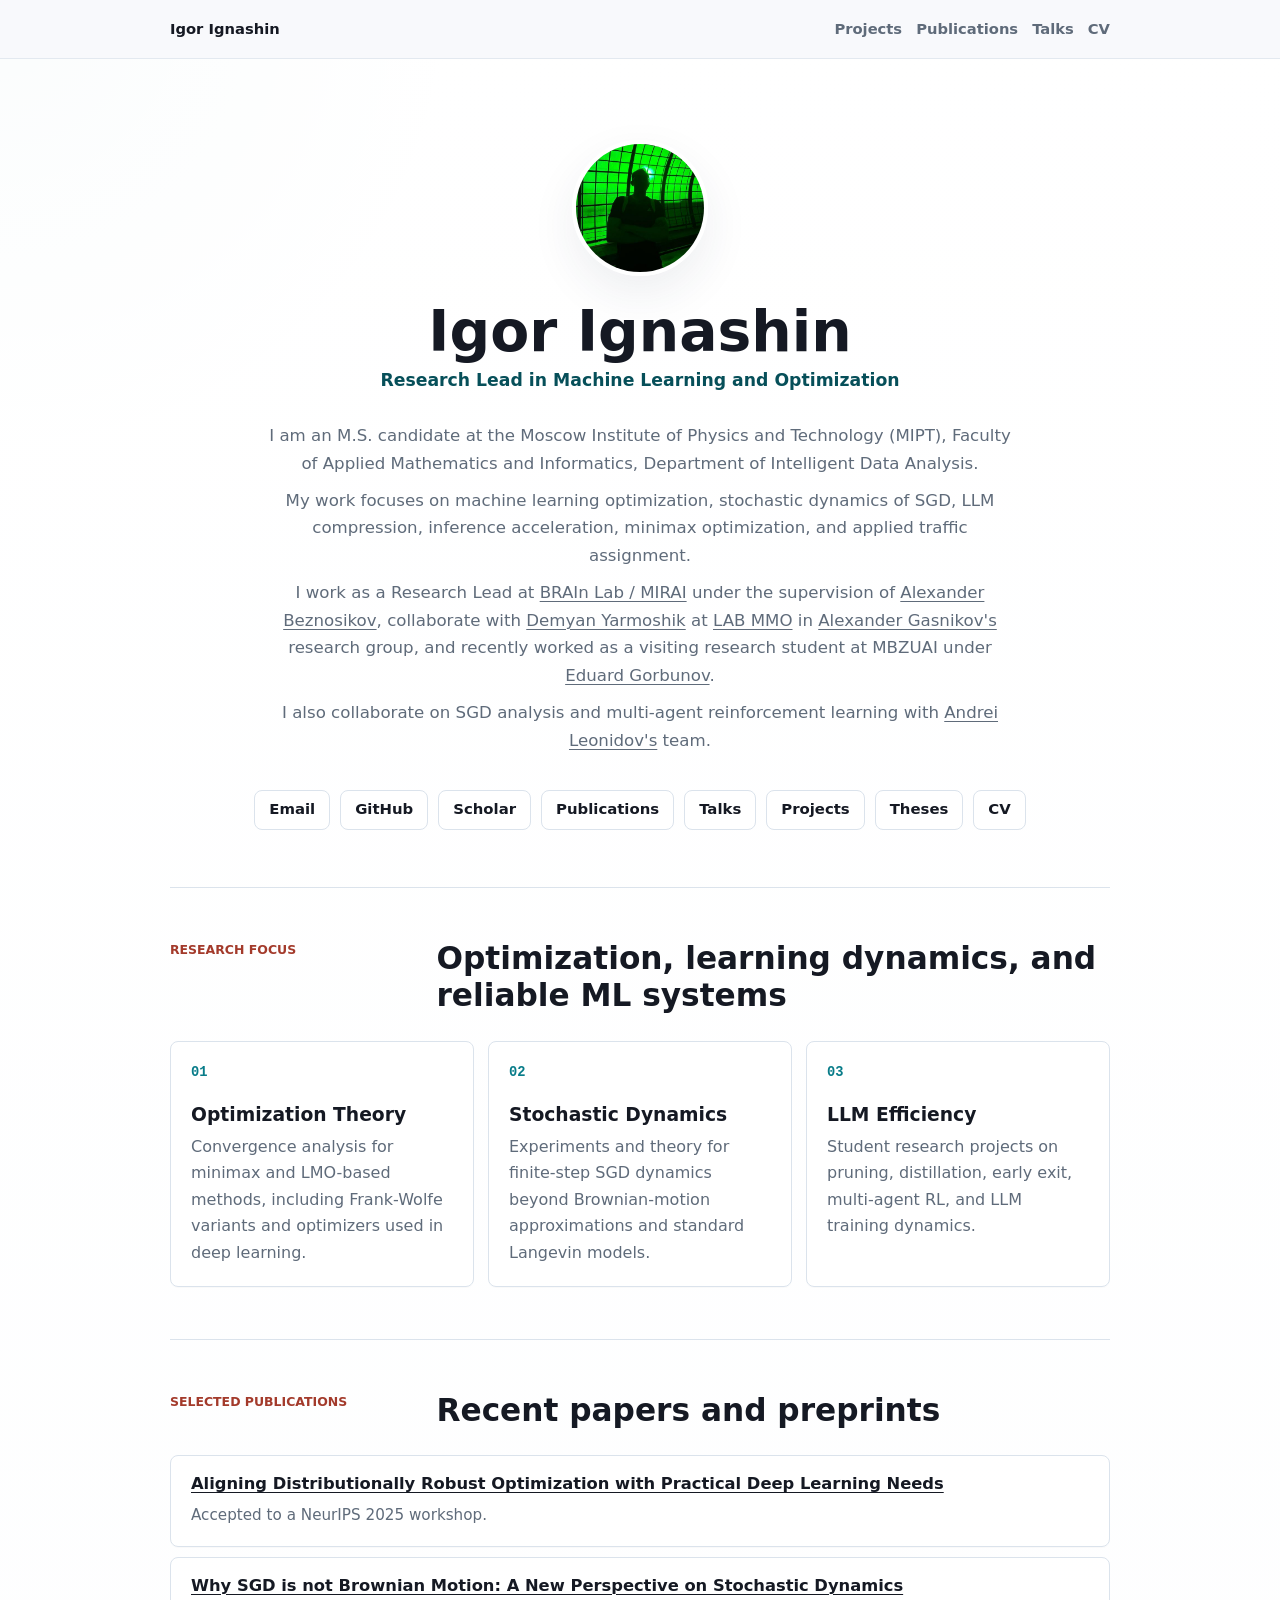
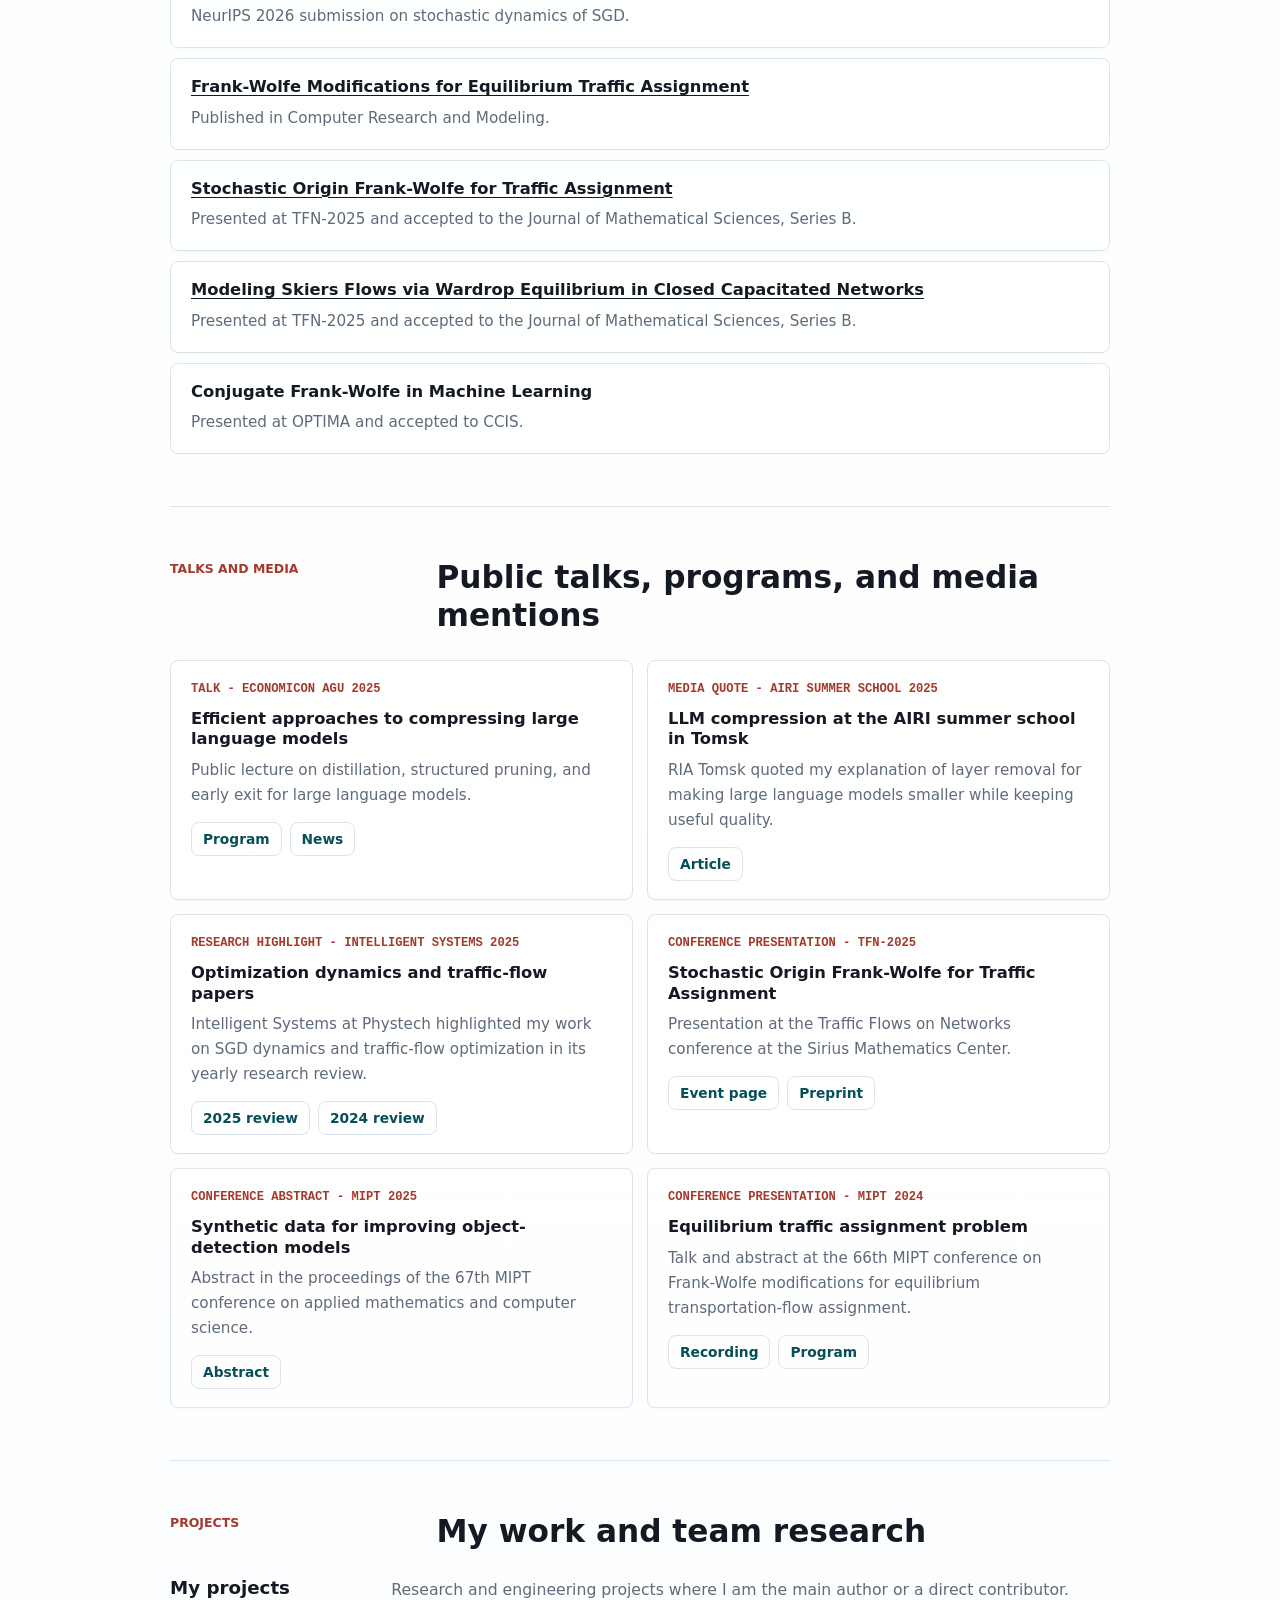
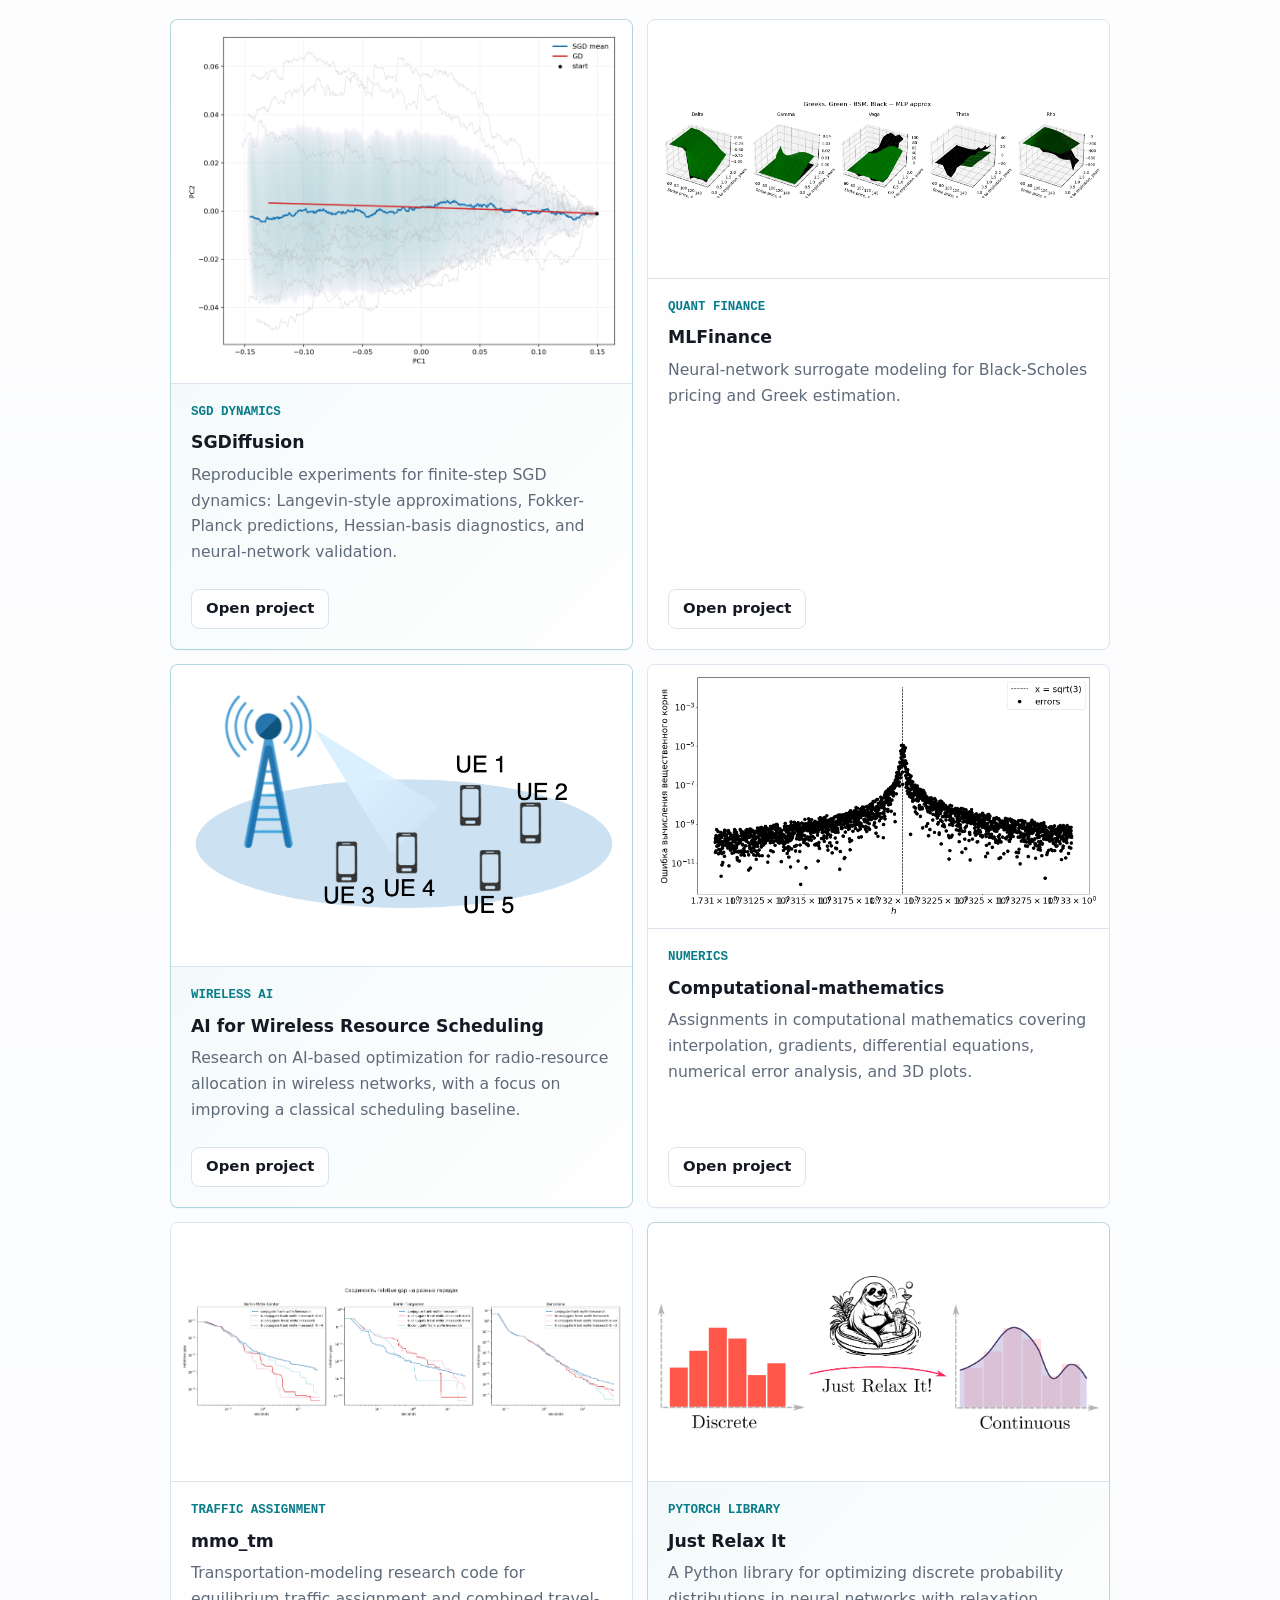
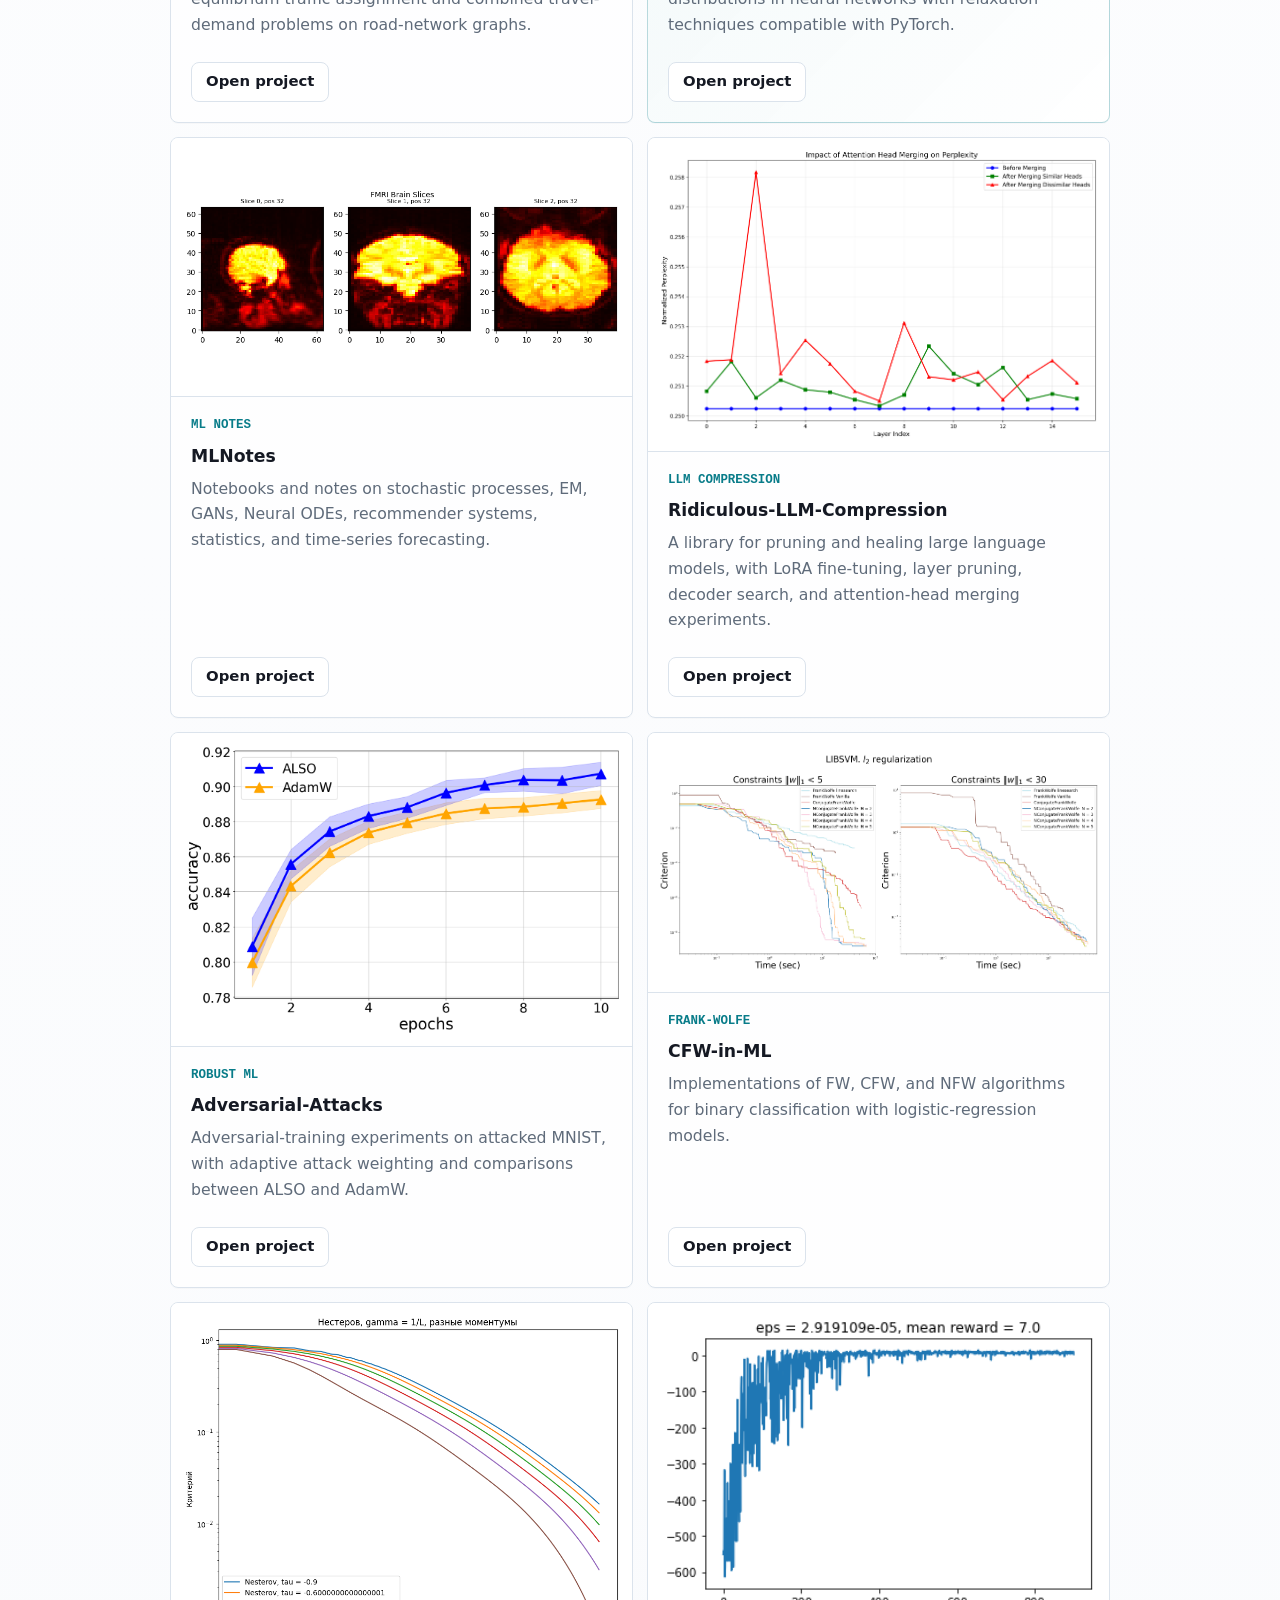
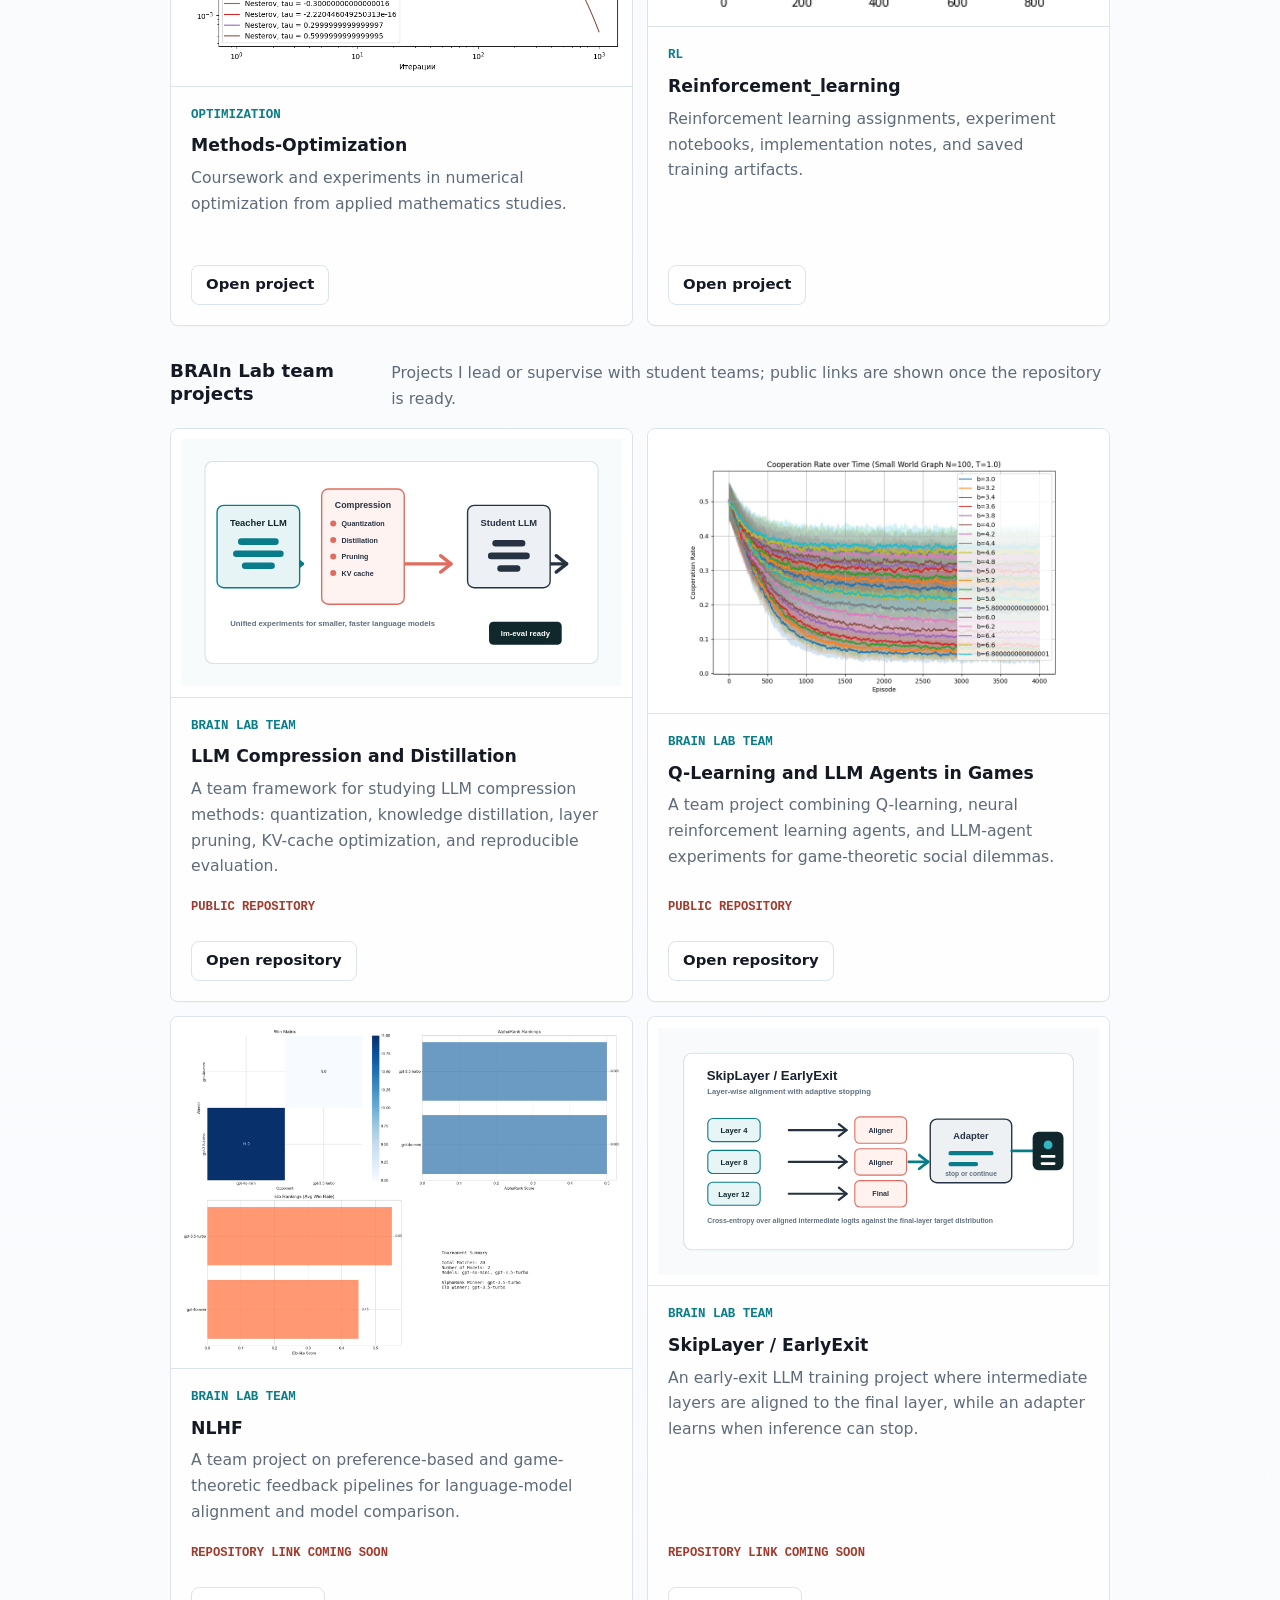
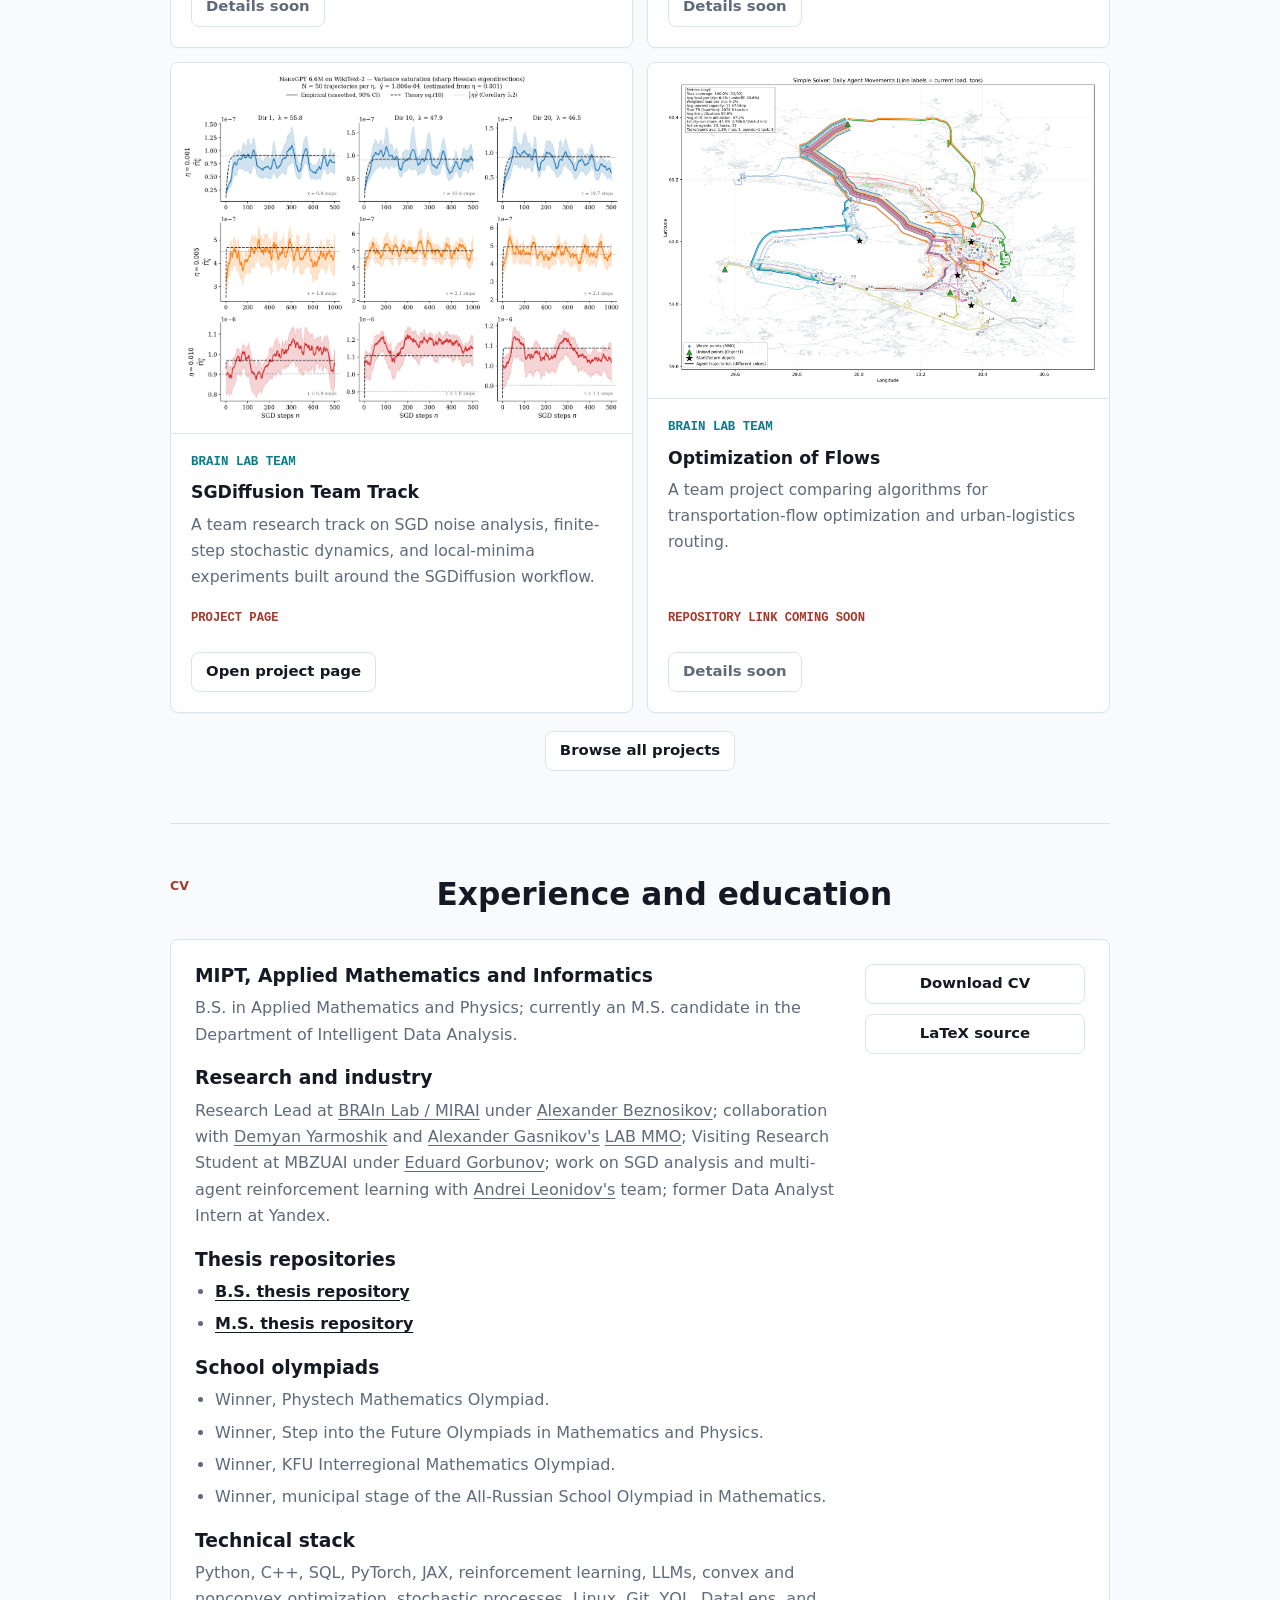
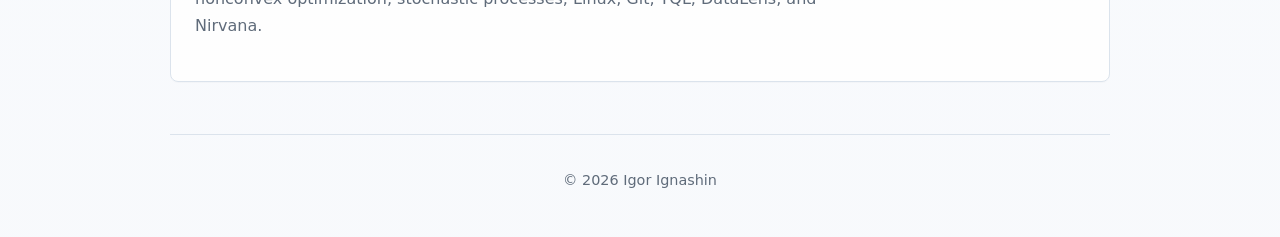
==== index.html @ 8e6703bc "Add OpenReview link to LLM compression project" ====
<!doctype html>
<html lang="en">
  <head>
    <meta charset="utf-8">
    <meta name="viewport" content="width=device-width, initial-scale=1">
    <title>Igor Ignashin</title>
    <meta
      name="description"
      content="Personal page of Igor Ignashin: machine learning optimization, stochastic dynamics, LLM compression, and applied optimization projects."
    >
    <meta property="og:title" content="Igor Ignashin">
    <meta
      property="og:description"
      content="ML and optimization researcher at MIPT. Projects, publications, and CV."
    >
    <meta property="og:type" content="website">
    <meta property="og:image" content="https://thunderstormxx.github.io/PersonalPage/figures/profile.png">
    <link rel="icon" href="figures/site-icon-32.png?v=avatar-icon-1" sizes="32x32" type="image/png">
    <link rel="icon" href="figures/site-icon-16.png?v=avatar-icon-1" sizes="16x16" type="image/png">
    <link rel="apple-touch-icon" href="figures/site-icon-180.png?v=avatar-icon-1">
    <link rel="preconnect" href="https://github.com">
    <link rel="stylesheet" href="assets/styles.css?v=talks-media-1">
  </head>
  <body>
    <header class="site-header">
      <nav class="top-nav" aria-label="Site navigation">
        <a class="site-brand" href="index.html">Igor Ignashin</a>
        <div class="top-nav__links">
          <a href="projects.html">Projects</a>
          <a href="index.html#publications">Publications</a>
          <a href="index.html#talks">Talks</a>
          <a href="index.html#cv">CV</a>
        </div>
      </nav>
    </header>

    <main class="page-shell">
      <section class="profile" aria-labelledby="page-title">
        <img
          class="profile__avatar"
          src="figures/profile.png"
          alt="Igor Ignashin profile image"
          width="136"
          height="136"
        >
        <h1 id="page-title">Igor Ignashin</h1>
        <p class="profile__role">Research Lead in Machine Learning and Optimization</p>

        <div class="profile__summary">
          <p>
            I am an M.S. candidate at the Moscow Institute of Physics and
            Technology (MIPT), Faculty of Applied Mathematics and Informatics,
            Department of Intelligent Data Analysis.
          </p>
          <p>
            My work focuses on machine learning optimization, stochastic
            dynamics of SGD, LLM compression, inference acceleration,
            minimax optimization, and applied traffic assignment.
          </p>
          <p>
            I work as a Research Lead at
            <a href="https://miriai.org/" target="_blank" rel="noreferrer">BRAIn Lab / MIRAI</a>
            under the supervision of
            <a href="https://www.hse.ru/org/persons/444324804/" target="_blank" rel="noreferrer">Alexander Beznosikov</a>,
            collaborate with
            <a href="https://www.hse.ru/org/persons/803294898/" target="_blank" rel="noreferrer">Demyan Yarmoshik</a>
            at
            <a href="https://labmmo.ru/" target="_blank" rel="noreferrer">LAB MMO</a>
            in
            <a href="https://ru.wikipedia.org/wiki/%D0%93%D0%B0%D1%81%D0%BD%D0%B8%D0%BA%D0%BE%D0%B2,_%D0%90%D0%BB%D0%B5%D0%BA%D1%81%D0%B0%D0%BD%D0%B4%D1%80_%D0%92%D0%BB%D0%B0%D0%B4%D0%B8%D0%BC%D0%B8%D1%80%D0%BE%D0%B2%D0%B8%D1%87" target="_blank" rel="noreferrer">Alexander Gasnikov's</a>
            research group, and recently worked as a visiting research student
            at MBZUAI under
            <a href="https://scholar.google.com/citations?user=QPVriwoAAAAJ&amp;hl=ru&amp;oi=ao" target="_blank" rel="noreferrer">Eduard Gorbunov</a>.
          </p>
          <p>
            I also collaborate on SGD analysis and multi-agent reinforcement
            learning with
            <a href="https://scholar.google.com/citations?user=RNnvD3wAAAAJ&amp;hl=en" target="_blank" rel="noreferrer">Andrei Leonidov's</a>
            team.
          </p>
        </div>

        <nav class="link-bar" aria-label="Primary links">
          <a href="mailto:ignashin.in@phystech.edu">Email</a>
          <a href="https://github.com/ThunderstormXX" target="_blank" rel="noreferrer">GitHub</a>
          <a href="https://scholar.google.com/citations?hl=ru&amp;pli=1&amp;user=YXllYbsAAAAJ" target="_blank" rel="noreferrer">Scholar</a>
          <a href="#publications">Publications</a>
          <a href="#talks">Talks</a>
          <a href="projects.html">Projects</a>
          <a href="#cv">Theses</a>
          <a href="assets/igor_ignashin_cv.pdf?v=cv-english-polish-1">CV</a>
        </nav>
      </section>

      <section class="section" id="focus" aria-labelledby="focus-title">
        <div class="section__header">
          <p class="section__eyebrow">Research Focus</p>
          <h2 id="focus-title">Optimization, learning dynamics, and reliable ML systems</h2>
        </div>
        <div class="focus-grid" aria-label="Research focus areas">
          <article>
            <span>01</span>
            <h3>Optimization Theory</h3>
            <p>
              Convergence analysis for minimax and LMO-based methods, including
              Frank-Wolfe variants and optimizers used in deep learning.
            </p>
          </article>
          <article>
            <span>02</span>
            <h3>Stochastic Dynamics</h3>
            <p>
              Experiments and theory for finite-step SGD dynamics beyond
              Brownian-motion approximations and standard Langevin models.
            </p>
          </article>
          <article>
            <span>03</span>
            <h3>LLM Efficiency</h3>
            <p>
              Student research projects on pruning, distillation, early exit,
              multi-agent RL, and LLM training dynamics.
            </p>
          </article>
        </div>
      </section>

      <section class="section" id="publications" aria-labelledby="publications-title">
        <div class="section__header">
          <p class="section__eyebrow">Selected Publications</p>
          <h2 id="publications-title">Recent papers and preprints</h2>
        </div>
        <div class="publication-list">
          <article class="publication">
            <h3>
              <a href="https://arxiv.org/pdf/2508.16734" target="_blank" rel="noreferrer">
                Aligning Distributionally Robust Optimization with Practical Deep Learning Needs
              </a>
            </h3>
            <p>Accepted to a NeurIPS 2025 workshop.</p>
          </article>
          <article class="publication">
            <h3>
              <a href="https://openreview.net/forum?id=qqzq4YOnAo" target="_blank" rel="noreferrer">
                Why SGD is not Brownian Motion: A New Perspective on Stochastic Dynamics
              </a>
            </h3>
            <p>NeurIPS 2026 submission on stochastic dynamics of SGD.</p>
          </article>
          <article class="publication">
            <h3>
              <a href="https://crm.ics.org.ru/uploads/crmissues/crm_2024_1/14_ignashin.pdf" target="_blank" rel="noreferrer">
                Frank-Wolfe Modifications for Equilibrium Traffic Assignment
              </a>
            </h3>
            <p>Published in Computer Research and Modeling.</p>
          </article>
          <article class="publication">
            <h3>
              <a href="https://arxiv.org/pdf/2509.23840" target="_blank" rel="noreferrer">
                Stochastic Origin Frank-Wolfe for Traffic Assignment
              </a>
            </h3>
            <p>Presented at TFN-2025 and accepted to the Journal of Mathematical Sciences, Series B.</p>
          </article>
          <article class="publication">
            <h3>
              <a href="https://arxiv.org/abs/2509.13392" target="_blank" rel="noreferrer">
                Modeling Skiers Flows via Wardrop Equilibrium in Closed Capacitated Networks
              </a>
            </h3>
            <p>Presented at TFN-2025 and accepted to the Journal of Mathematical Sciences, Series B.</p>
          </article>
          <article class="publication">
            <h3>Conjugate Frank-Wolfe in Machine Learning</h3>
            <p>Presented at OPTIMA and accepted to CCIS.</p>
          </article>
        </div>
      </section>

      <section class="section" id="talks" aria-labelledby="talks-title">
        <div class="section__header">
          <p class="section__eyebrow">Talks and Media</p>
          <h2 id="talks-title">Public talks, programs, and media mentions</h2>
        </div>
        <div class="talk-list">
          <article class="talk">
            <div class="talk__meta">Talk - Economicon AGU 2025</div>
            <h3>Efficient approaches to compressing large language models</h3>
            <p>
              Public lecture on distillation, structured pruning, and early exit
              for large language models.
            </p>
            <div class="talk__links">
              <a href="https://cmcagu.ru/?page_id=4961" target="_blank" rel="noreferrer">Program</a>
              <a href="https://www.adygnet.ru/media/news/7495/" target="_blank" rel="noreferrer">News</a>
            </div>
          </article>
          <article class="talk">
            <div class="talk__meta">Media quote - AIRI Summer School 2025</div>
            <h3>LLM compression at the AIRI summer school in Tomsk</h3>
            <p>
              RIA Tomsk quoted my explanation of layer removal for making large
              language models smaller while keeping useful quality.
            </p>
            <div class="talk__links">
              <a href="https://www.riatomsk.ru/article/20250712/tgu-letnyaya-shkola-airi" target="_blank" rel="noreferrer">Article</a>
            </div>
          </article>
          <article class="talk">
            <div class="talk__meta">Research highlight - Intelligent Systems 2025</div>
            <h3>Optimization dynamics and traffic-flow papers</h3>
            <p>
              Intelligent Systems at Phystech highlighted my work on SGD dynamics
              and traffic-flow optimization in its yearly research review.
            </p>
            <div class="talk__links">
              <a href="https://habr.com/en/articles/983138/" target="_blank" rel="noreferrer">2025 review</a>
              <a href="https://habr.com/en/articles/871802/" target="_blank" rel="noreferrer">2024 review</a>
            </div>
          </article>
          <article class="talk">
            <div class="talk__meta">Conference presentation - TFN-2025</div>
            <h3>Stochastic Origin Frank-Wolfe for Traffic Assignment</h3>
            <p>
              Presentation at the Traffic Flows on Networks conference at the
              Sirius Mathematics Center.
            </p>
            <div class="talk__links">
              <a href="https://siriusmathcenter.ru/056w" target="_blank" rel="noreferrer">Event page</a>
              <a href="https://arxiv.org/pdf/2509.23840" target="_blank" rel="noreferrer">Preprint</a>
            </div>
          </article>
          <article class="talk">
            <div class="talk__meta">Conference abstract - MIPT 2025</div>
            <h3>Synthetic data for improving object-detection models</h3>
            <p>
              Abstract in the proceedings of the 67th MIPT conference on
              applied mathematics and computer science.
            </p>
            <div class="talk__links">
              <a href="https://www.ipu.ru/node/82628" target="_blank" rel="noreferrer">Abstract</a>
            </div>
          </article>
          <article class="talk">
            <div class="talk__meta">Conference presentation - MIPT 2024</div>
            <h3>Equilibrium traffic assignment problem</h3>
            <p>
              Talk and abstract at the 66th MIPT conference on Frank-Wolfe
              modifications for equilibrium transportation-flow assignment.
            </p>
            <div class="talk__links">
              <a href="https://www.youtube.com/live/WnIRaRl730A" target="_blank" rel="noreferrer">Recording</a>
              <a href="https://conf60.mipt.ru/event/4828/conference/view_division/3227558" target="_blank" rel="noreferrer">Program</a>
            </div>
          </article>
        </div>
      </section>

      <section class="section" id="projects" aria-labelledby="projects-title">
        <div class="section__header">
          <p class="section__eyebrow">Projects</p>
          <h2 id="projects-title">My work and team research</h2>
        </div>
        <div class="project-subsection">
          <div class="project-subsection__header">
            <h3>My projects</h3>
            <p>Research and engineering projects where I am the main author or a direct contributor.</p>
          </div>
          <div class="project-grid" data-project-grid="personal"></div>
        </div>
        <div class="project-subsection">
          <div class="project-subsection__header">
            <h3>BRAIn Lab team projects</h3>
            <p>Projects I lead or supervise with student teams; public links are shown once the repository is ready.</p>
          </div>
          <div class="project-grid" data-project-grid="team"></div>
        </div>
        <div class="section-actions">
          <a class="button-link" href="projects.html">Browse all projects</a>
        </div>
      </section>

      <section class="section" id="cv" aria-labelledby="cv-title">
        <div class="section__header">
          <p class="section__eyebrow">CV</p>
          <h2 id="cv-title">Experience and education</h2>
        </div>
        <div class="cv-panel">
          <div class="cv-panel__content">
            <h3>MIPT, Applied Mathematics and Informatics</h3>
            <p>
              B.S. in Applied Mathematics and Physics; currently an M.S.
              candidate in the Department of Intelligent Data Analysis.
            </p>
            <h3>Research and industry</h3>
            <p>
              Research Lead at
              <a href="https://miriai.org/" target="_blank" rel="noreferrer">BRAIn Lab / MIRAI</a>
              under
              <a href="https://www.hse.ru/org/persons/444324804/" target="_blank" rel="noreferrer">Alexander Beznosikov</a>;
              collaboration with
              <a href="https://www.hse.ru/org/persons/803294898/" target="_blank" rel="noreferrer">Demyan Yarmoshik</a>
              and
              <a href="https://ru.wikipedia.org/wiki/%D0%93%D0%B0%D1%81%D0%BD%D0%B8%D0%BA%D0%BE%D0%B2,_%D0%90%D0%BB%D0%B5%D0%BA%D1%81%D0%B0%D0%BD%D0%B4%D1%80_%D0%92%D0%BB%D0%B0%D0%B4%D0%B8%D0%BC%D0%B8%D1%80%D0%BE%D0%B2%D0%B8%D1%87" target="_blank" rel="noreferrer">Alexander Gasnikov's</a>
              <a href="https://labmmo.ru/" target="_blank" rel="noreferrer">LAB MMO</a>;
              Visiting Research Student at MBZUAI under
              <a href="https://scholar.google.com/citations?user=QPVriwoAAAAJ&amp;hl=ru&amp;oi=ao" target="_blank" rel="noreferrer">Eduard Gorbunov</a>;
              work on SGD analysis and multi-agent reinforcement learning with
              <a href="https://scholar.google.com/citations?user=RNnvD3wAAAAJ&amp;hl=en" target="_blank" rel="noreferrer">Andrei Leonidov's</a>
              team; former Data Analyst Intern at Yandex.
            </p>
            <h3>Thesis repositories</h3>
            <ul class="cv-link-list">
              <li>
                <a href="https://github.com/intsystems/Ignashin-BS-Thesis" target="_blank" rel="noreferrer">
                  B.S. thesis repository
                </a>
              </li>
              <li>
                <a href="https://github.com/intsystems/Ignashin_MS_thesis" target="_blank" rel="noreferrer">
                  M.S. thesis repository
                </a>
              </li>
            </ul>
            <h3>School olympiads</h3>
            <ul class="cv-list">
              <li>Winner, Phystech Mathematics Olympiad.</li>
              <li>Winner, Step into the Future Olympiads in Mathematics and Physics.</li>
              <li>Winner, KFU Interregional Mathematics Olympiad.</li>
              <li>Winner, municipal stage of the All-Russian School Olympiad in Mathematics.</li>
            </ul>
            <h3>Technical stack</h3>
            <p>
              Python, C++, SQL, PyTorch, JAX, reinforcement learning, LLMs,
              convex and nonconvex optimization, stochastic processes, Linux,
              Git, YQL, DataLens, and Nirvana.
            </p>
          </div>
          <div class="cv-panel__actions" aria-label="CV actions">
            <a href="assets/igor_ignashin_cv.pdf?v=cv-english-polish-1">Download CV</a>
            <a href="my_files/english_cv.tex">LaTeX source</a>
          </div>
        </div>
      </section>
    </main>

    <footer class="site-footer">
      <p>&copy; 2026 Igor Ignashin</p>
    </footer>
    <script src="assets/project-data.js?v=ridiculous-openreview-1"></script>
    <script src="assets/project-page.js?v=ridiculous-openreview-1"></script>
  </body>
</html>
---- assets/styles.css ----
:root {
  color-scheme: light;
  --bg: #f7f9fc;
  --surface: #ffffff;
  --surface-strong: #eef7f8;
  --text: #151923;
  --muted: #5f6b7a;
  --border: #dbe3ec;
  --accent: #087c89;
  --accent-strong: #064f59;
  --accent-warm: #a33a2b;
  --shadow: 0 18px 45px rgb(40 54 74 / 0.08);
  --radius: 8px;
}

* {
  box-sizing: border-box;
}

html {
  scroll-behavior: smooth;
}

body {
  min-width: 320px;
  margin: 0;
  background:
    linear-gradient(180deg, rgb(255 255 255 / 0.86), rgb(247 249 252 / 0.92)),
    radial-gradient(circle at top left, rgb(8 124 137 / 0.12), transparent 28rem);
  color: var(--text);
  font-family:
    Inter, ui-sans-serif, system-ui, -apple-system, BlinkMacSystemFont, "Segoe UI",
    sans-serif;
  line-height: 1.65;
  overflow-x: hidden;
}

a {
  color: inherit;
  text-decoration-thickness: 0.08em;
  text-underline-offset: 0.18em;
}

a:hover {
  color: var(--accent-strong);
}

.site-header {
  position: sticky;
  top: 0;
  z-index: 10;
  border-bottom: 1px solid rgb(219 227 236 / 0.72);
  background: rgb(247 249 252 / 0.86);
  backdrop-filter: blur(16px);
}

.top-nav {
  display: flex;
  width: min(100% - 32px, 940px);
  min-height: 58px;
  align-items: center;
  justify-content: space-between;
  gap: 18px;
  margin: 0 auto;
}

.site-brand,
.top-nav__links a {
  color: var(--text);
  font-size: 0.92rem;
  font-weight: 800;
  text-decoration: none;
}

.site-brand {
  white-space: nowrap;
}

.top-nav__links {
  display: flex;
  flex-wrap: wrap;
  justify-content: flex-end;
  gap: 14px;
}

.top-nav__links a {
  color: var(--muted);
}

.top-nav__links a:hover,
.top-nav__links a[aria-current="page"] {
  color: var(--accent-strong);
}

.page-shell {
  width: min(100% - 32px, 940px);
  max-width: calc(100vw - 32px);
  margin: 0 auto;
}

.profile {
  display: flex;
  min-height: 92vh;
  flex-direction: column;
  align-items: center;
  justify-content: center;
  padding: 64px 0 40px;
  text-align: center;
}

.profile__avatar {
  width: 136px;
  height: 136px;
  border: 4px solid var(--surface);
  border-radius: 50%;
  box-shadow: var(--shadow);
  object-fit: cover;
}

.profile h1 {
  margin: 26px 0 4px;
  font-size: clamp(2.45rem, 1.95rem + 2vw, 4rem);
  line-height: 1.05;
  overflow-wrap: anywhere;
}

.profile__role {
  margin: 0;
  color: var(--accent-strong);
  font-size: 1.08rem;
  font-weight: 700;
  overflow-wrap: anywhere;
}

.profile__summary {
  width: min(100%, 760px);
  margin: 28px auto 0;
  color: var(--muted);
  font-size: 1.04rem;
}

.profile__summary p {
  margin: 0 auto 10px;
}

.link-bar,
.cv-panel__actions {
  display: flex;
  flex-wrap: wrap;
  justify-content: center;
  gap: 10px;
}

.link-bar {
  width: 100%;
  margin-top: 26px;
}

.link-bar a,
.cv-panel__actions a,
.button-link,
.project-card__action {
  display: inline-flex;
  min-height: 40px;
  align-items: center;
  justify-content: center;
  border: 1px solid var(--border);
  border-radius: var(--radius);
  background: var(--surface);
  color: var(--text);
  font-size: 0.93rem;
  font-weight: 700;
  line-height: 1.2;
  padding: 9px 14px;
  text-decoration: none;
  transition:
    border-color 160ms ease,
    color 160ms ease,
    transform 160ms ease,
    box-shadow 160ms ease;
  white-space: nowrap;
}

.link-bar a:hover,
.cv-panel__actions a:hover,
.button-link:hover,
.project-card:not(.project-card--placeholder):hover .project-card__action {
  border-color: rgb(8 124 137 / 0.45);
  box-shadow: 0 10px 28px rgb(8 124 137 / 0.12);
  color: var(--accent-strong);
  transform: translateY(-1px);
}

.button-link--primary {
  border-color: rgb(8 124 137 / 0.48);
  background: var(--accent);
  color: #ffffff;
}

.button-link--primary:hover {
  color: #ffffff;
}

.section {
  scroll-margin-top: 78px;
  padding: 52px 0;
  border-top: 1px solid var(--border);
}

.section-actions {
  display: flex;
  justify-content: center;
  margin-top: 18px;
}

.section__header {
  display: grid;
  grid-template-columns: minmax(140px, 0.36fr) minmax(0, 1fr);
  gap: 24px;
  align-items: start;
  margin-bottom: 26px;
}

.section__eyebrow {
  margin: 0;
  color: var(--accent-warm);
  font-size: 0.78rem;
  font-weight: 800;
  text-transform: uppercase;
}

.section h2 {
  margin: 0;
  font-size: clamp(1.42rem, 1.15rem + 1vw, 2.05rem);
  line-height: 1.2;
  overflow-wrap: anywhere;
}

.focus-grid {
  display: grid;
  grid-template-columns: repeat(3, minmax(0, 1fr));
  gap: 14px;
}

.focus-grid article,
.project-card,
.cv-panel,
.publication,
.talk {
  border: 1px solid var(--border);
  border-radius: var(--radius);
  background: rgb(255 255 255 / 0.82);
  box-shadow: 0 1px 0 rgb(21 25 35 / 0.02);
}

.focus-grid article {
  min-height: 232px;
  padding: 20px;
}

.focus-grid span {
  display: block;
  margin-bottom: 18px;
  color: var(--accent);
  font-family: ui-monospace, SFMono-Regular, Menlo, Monaco, Consolas, monospace;
  font-size: 0.86rem;
  font-weight: 800;
}

.focus-grid h3,
.project-card__title,
.publication h3,
.talk h3,
.cv-panel h3 {
  margin: 0 0 8px;
  line-height: 1.25;
}

.focus-grid p,
.project-card__text,
.publication p,
.talk p,
.cv-panel p {
  margin: 0;
  color: var(--muted);
}

.publication-list {
  display: grid;
  gap: 10px;
}

.publication {
  padding: 18px 20px;
}

.publication h3 {
  font-size: 1.02rem;
}

.publication p {
  font-size: 0.95rem;
}

.talk-list {
  display: grid;
  grid-template-columns: repeat(2, minmax(0, 1fr));
  gap: 14px;
}

.talk {
  padding: 18px 20px;
}

.talk__meta {
  margin-bottom: 10px;
  color: var(--accent-warm);
  font-family: ui-monospace, SFMono-Regular, Menlo, Monaco, Consolas, monospace;
  font-size: 0.76rem;
  font-weight: 800;
  text-transform: uppercase;
}

.talk h3 {
  font-size: 1.02rem;
}

.talk p {
  font-size: 0.95rem;
}

.talk__links {
  display: flex;
  flex-wrap: wrap;
  gap: 8px;
  margin-top: 14px;
}

.talk__links a {
  display: inline-flex;
  min-height: 34px;
  align-items: center;
  justify-content: center;
  border: 1px solid var(--border);
  border-radius: var(--radius);
  color: var(--accent-strong);
  font-size: 0.86rem;
  font-weight: 800;
  line-height: 1.2;
  padding: 7px 11px;
  text-decoration: none;
}

.talk__links a:hover {
  border-color: rgb(8 124 137 / 0.45);
  color: var(--accent-strong);
}

.project-subsection + .project-subsection {
  margin-top: 34px;
}

.project-subsection__header {
  display: grid;
  grid-template-columns: minmax(140px, 0.28fr) minmax(0, 1fr);
  gap: 20px;
  align-items: start;
  margin-bottom: 16px;
}

.project-subsection__header h2,
.project-subsection__header h3 {
  margin: 0;
  font-size: 1.14rem;
  line-height: 1.25;
  overflow-wrap: anywhere;
}

.project-subsection__header p {
  margin: 0;
  color: var(--muted);
  font-size: 0.98rem;
}

.project-grid {
  display: grid;
  grid-template-columns: repeat(2, minmax(0, 1fr));
  gap: 14px;
}

.project-card {
  display: flex;
  min-height: 430px;
  flex-direction: column;
  justify-content: space-between;
  overflow: hidden;
  padding: 0;
  color: var(--text);
  text-decoration: none;
  transition:
    border-color 160ms ease,
    box-shadow 160ms ease,
    transform 160ms ease;
}

.project-card:not(.project-card--placeholder):hover {
  border-color: rgb(8 124 137 / 0.42);
  box-shadow: var(--shadow);
  color: var(--text);
  transform: translateY(-2px);
}

.project-card--placeholder {
  cursor: default;
}

.project-card--featured {
  background:
    linear-gradient(135deg, rgb(238 247 248 / 0.95), rgb(255 255 255 / 0.92));
  border-color: rgb(8 124 137 / 0.28);
}

.project-card__media {
  display: flex;
  aspect-ratio: 16 / 9;
  align-items: center;
  justify-content: center;
  border-bottom: 1px solid var(--border);
  background: #ffffff;
}

.project-card__media img {
  width: 100%;
  height: 100%;
  padding: 10px;
  object-fit: contain;
}

.project-card__body {
  display: flex;
  min-height: 238px;
  flex: 1;
  flex-direction: column;
  padding: 18px 20px 20px;
}

.project-card__tag {
  display: block;
  margin: 0 0 10px;
  color: var(--accent);
  font-family: ui-monospace, SFMono-Regular, Menlo, Monaco, Consolas, monospace;
  font-size: 0.78rem;
  font-weight: 800;
  text-transform: uppercase;
}

.project-card__title {
  display: block;
  font-size: 1.08rem;
  font-weight: 800;
  overflow-wrap: anywhere;
}

.project-card__text {
  display: block;
  flex: 1;
  font-size: 0.98rem;
}

.project-card__status {
  display: block;
  margin-top: 18px;
  color: var(--accent-warm);
  font-family: ui-monospace, SFMono-Regular, Menlo, Monaco, Consolas, monospace;
  font-size: 0.76rem;
  font-weight: 800;
  text-transform: uppercase;
}

.project-card__action {
  width: fit-content;
  margin-top: 24px;
}

.project-card--placeholder .project-card__action {
  border-color: var(--border);
  color: var(--muted);
}

.subpage {
  padding-bottom: 18px;
}

.page-hero {
  padding: 72px 0 42px;
}

.page-hero h1,
.project-detail h1 {
  margin: 8px 0 16px;
  font-size: clamp(2.1rem, 1.4rem + 2.8vw, 4rem);
  line-height: 1.05;
  overflow-wrap: anywhere;
}

.page-hero p,
.project-detail__intro p {
  width: min(100%, 760px);
  margin: 0;
  color: var(--muted);
  font-size: 1.05rem;
}

.project-detail {
  padding: 68px 0 64px;
}

.project-detail__intro {
  display: grid;
  gap: 12px;
}

.project-detail__actions {
  display: flex;
  flex-wrap: wrap;
  gap: 10px;
  margin-top: 10px;
}

.project-detail__image {
  display: flex;
  max-height: 560px;
  align-items: center;
  justify-content: center;
  margin: 34px 0;
  overflow: hidden;
  border: 1px solid var(--border);
  border-radius: var(--radius);
  background: #ffffff;
  box-shadow: var(--shadow);
}

.project-detail__image img {
  width: 100%;
  max-height: 560px;
  padding: 18px;
  object-fit: contain;
}

.project-detail__body {
  display: grid;
  grid-template-columns: repeat(2, minmax(0, 1fr));
  gap: 14px;
}

.project-detail__body section,
.project-nav a {
  border: 1px solid var(--border);
  border-radius: var(--radius);
  background: rgb(255 255 255 / 0.82);
}

.project-detail__body section {
  padding: 20px;
}

.project-detail__body section:first-child {
  grid-column: 1 / -1;
}

.project-detail__body h2 {
  margin: 0 0 10px;
  font-size: 1.08rem;
}

.project-detail__body p,
.project-detail__body li {
  color: var(--muted);
}

.project-detail__body p,
.project-detail__body ul {
  margin: 0;
}

.project-detail__body ul {
  padding-left: 20px;
}

.project-source a {
  overflow-wrap: anywhere;
}

.project-nav {
  display: grid;
  grid-template-columns: repeat(2, minmax(0, 1fr));
  gap: 14px;
  margin-top: 14px;
}

.project-nav a {
  min-height: 58px;
  padding: 16px 18px;
  color: var(--text);
  font-weight: 800;
  text-decoration: none;
}

.project-nav a:hover {
  border-color: rgb(8 124 137 / 0.42);
  color: var(--accent-strong);
}

.cv-panel {
  display: grid;
  grid-template-columns: minmax(0, 1fr) 220px;
  gap: 26px;
  padding: 24px;
}

.cv-panel h3 + p {
  margin-bottom: 18px;
}

.cv-panel ul {
  margin: 0 0 18px;
  padding-left: 20px;
  color: var(--muted);
}

.cv-panel li + li {
  margin-top: 6px;
}

.cv-link-list a {
  color: var(--text);
  font-weight: 800;
}

.cv-link-list a:hover {
  color: var(--accent-strong);
}

.cv-panel__actions {
  align-content: start;
  align-items: start;
  justify-content: flex-end;
}

.cv-panel__actions a {
  width: 100%;
}

.site-footer {
  width: min(100% - 32px, 940px);
  margin: 0 auto;
  padding: 34px 0 44px;
  border-top: 1px solid var(--border);
  color: var(--muted);
  font-size: 0.9rem;
  text-align: center;
}

.site-footer p {
  margin: 0;
}

@media (prefers-color-scheme: dark) {
  :root {
    color-scheme: dark;
    --bg: #11151c;
    --surface: #171d26;
    --surface-strong: #10272c;
    --text: #eef3f8;
    --muted: #acb8c5;
    --border: #2b3644;
    --accent: #31b6c5;
    --accent-strong: #76d7e1;
    --accent-warm: #ee8b7e;
    --shadow: 0 18px 45px rgb(0 0 0 / 0.24);
  }

  body {
    background:
      linear-gradient(180deg, rgb(17 21 28 / 0.94), rgb(13 17 23 / 0.98)),
      radial-gradient(circle at top left, rgb(49 182 197 / 0.16), transparent 30rem);
  }

  .focus-grid article,
  .project-card,
  .cv-panel,
  .publication,
  .talk,
  .link-bar a,
  .cv-panel__actions a,
  .button-link,
  .project-card__action,
  .project-detail__body section,
  .project-nav a {
    background: rgb(23 29 38 / 0.86);
  }

  .site-header {
    border-color: rgb(43 54 68 / 0.72);
    background: rgb(17 21 28 / 0.86);
  }

  .project-card--featured {
    background:
      linear-gradient(135deg, rgb(16 39 44 / 0.96), rgb(23 29 38 / 0.92));
  }

  .button-link--primary {
    background: var(--accent);
    color: #061116;
  }
}

@media (max-width: 760px) {
  .page-shell,
  .site-footer,
  .top-nav {
    width: min(100% - 24px, 940px);
    max-width: calc(100vw - 24px);
  }

  .top-nav {
    align-items: flex-start;
    flex-direction: column;
    justify-content: center;
    padding: 10px 0;
  }

  .profile {
    min-height: auto;
    padding-top: 42px;
  }

  .section {
    padding: 40px 0;
  }

  .section__header,
  .project-subsection__header,
  .focus-grid,
  .project-grid,
  .talk-list,
  .cv-panel,
  .project-detail__body,
  .project-nav {
    grid-template-columns: 1fr;
  }

  .focus-grid article,
  .project-card {
    min-height: auto;
  }

  .project-card__body {
    min-height: auto;
  }

  .project-detail__body section:first-child {
    grid-column: auto;
  }

  .cv-panel__actions {
    justify-content: stretch;
  }

  .link-bar a {
    min-width: 0;
    flex: 1 1 calc(33.333% - 10px);
  }
}

@media (max-width: 430px) {
  .profile__avatar {
    width: 112px;
    height: 112px;
  }

  .profile__summary {
    font-size: 0.98rem;
  }

  .link-bar a {
    flex-basis: calc(50% - 10px);
  }
}
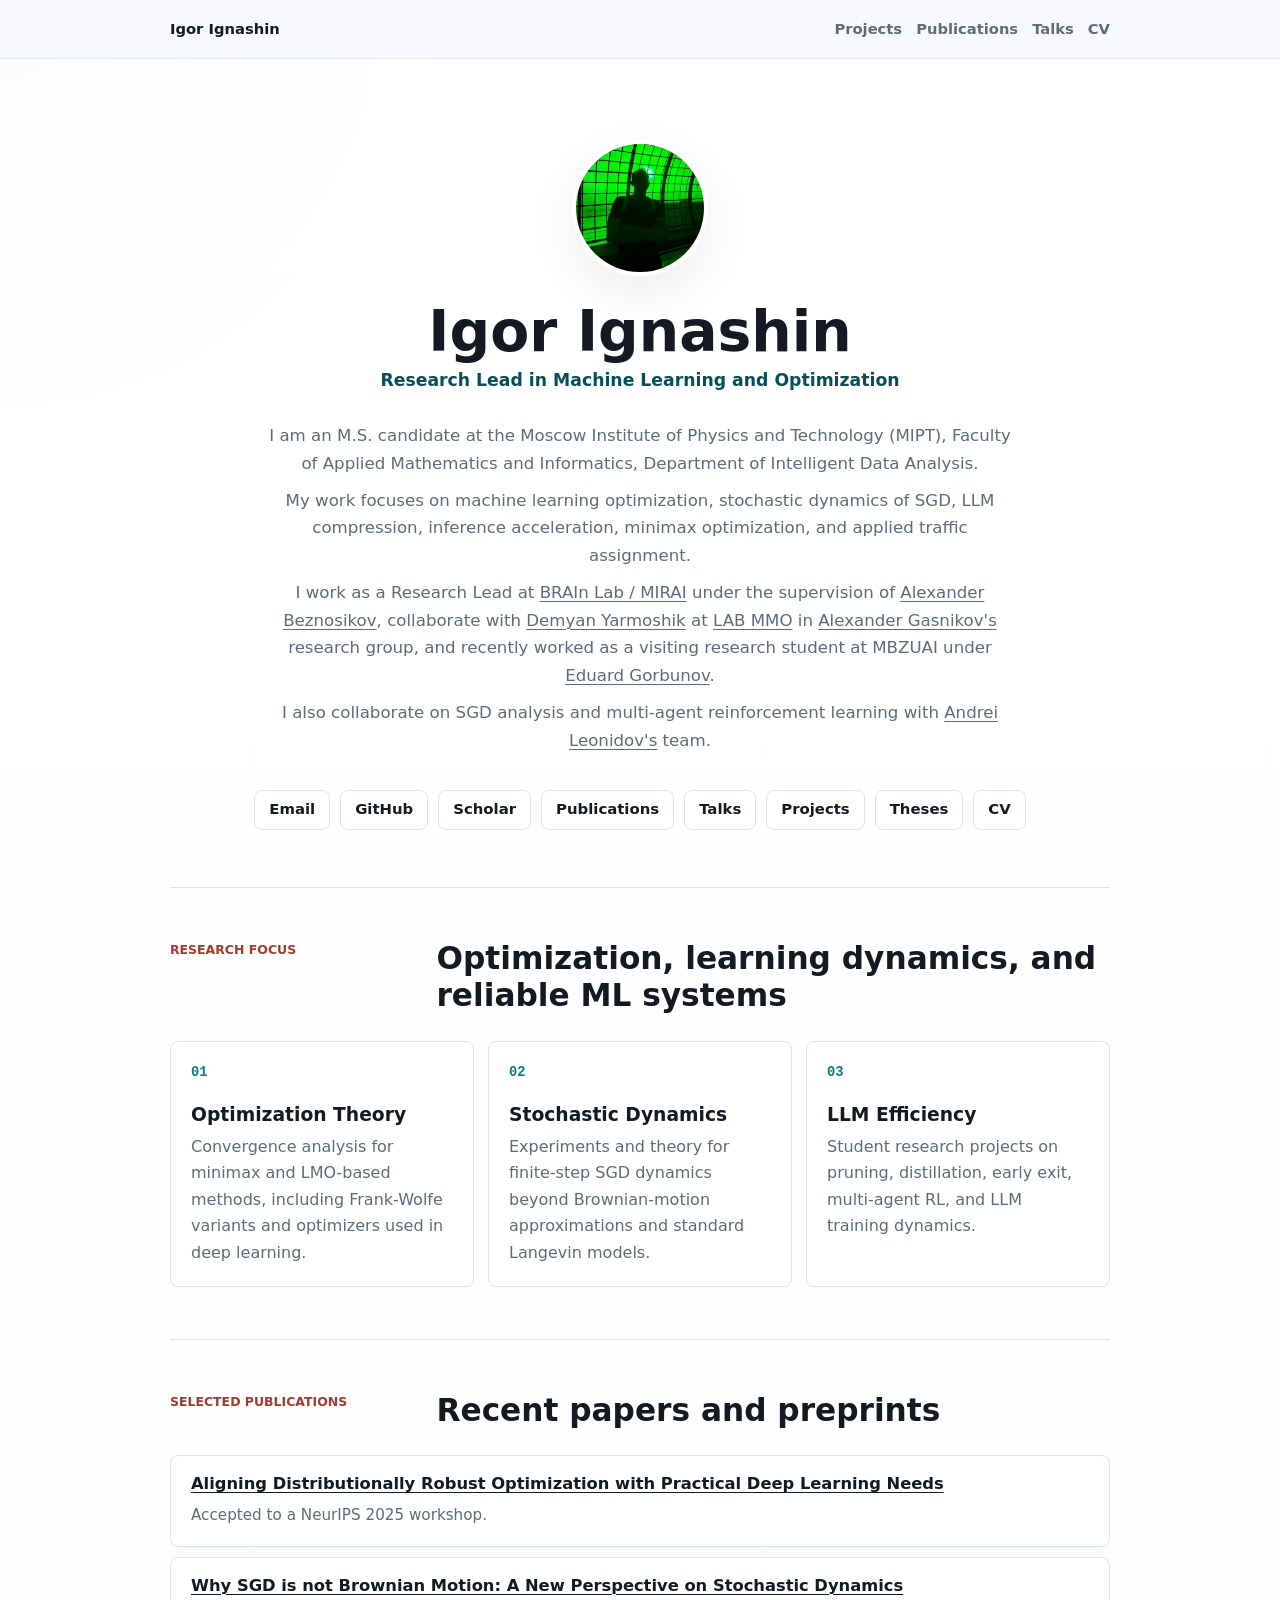
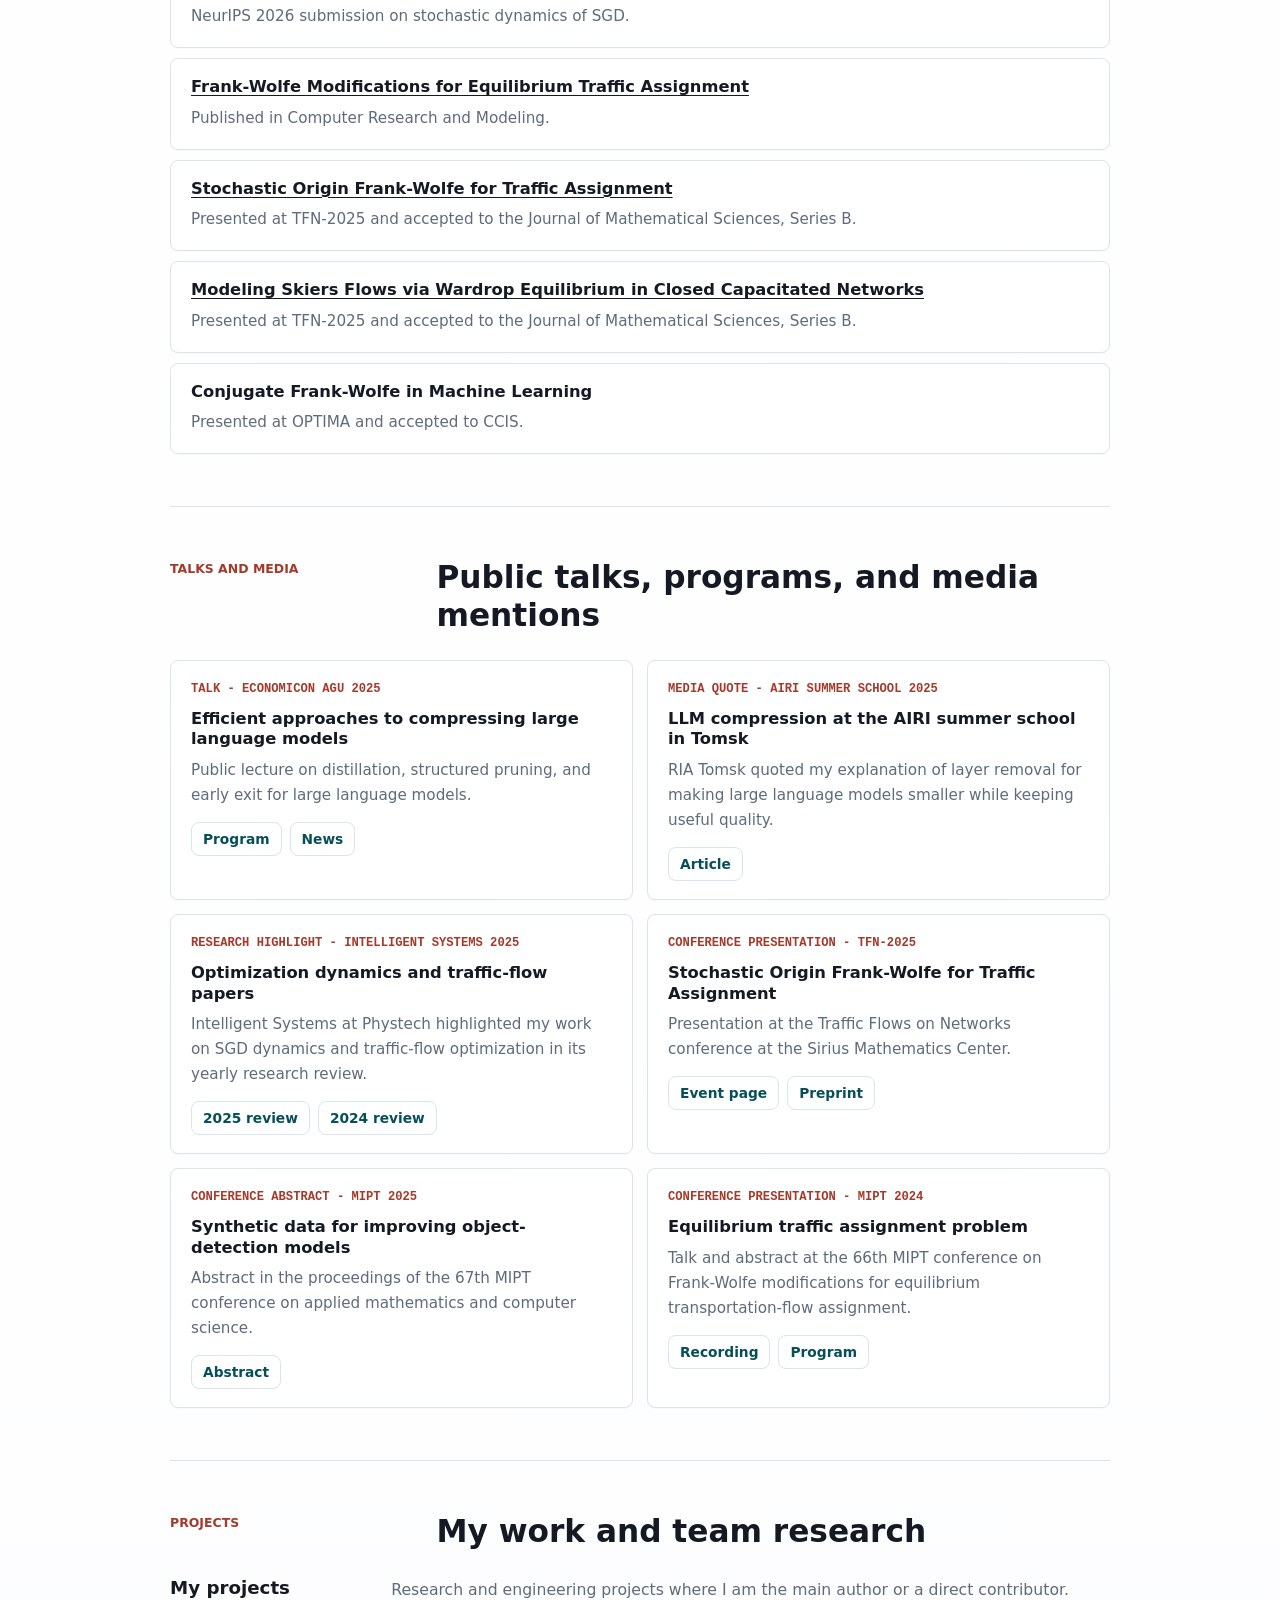
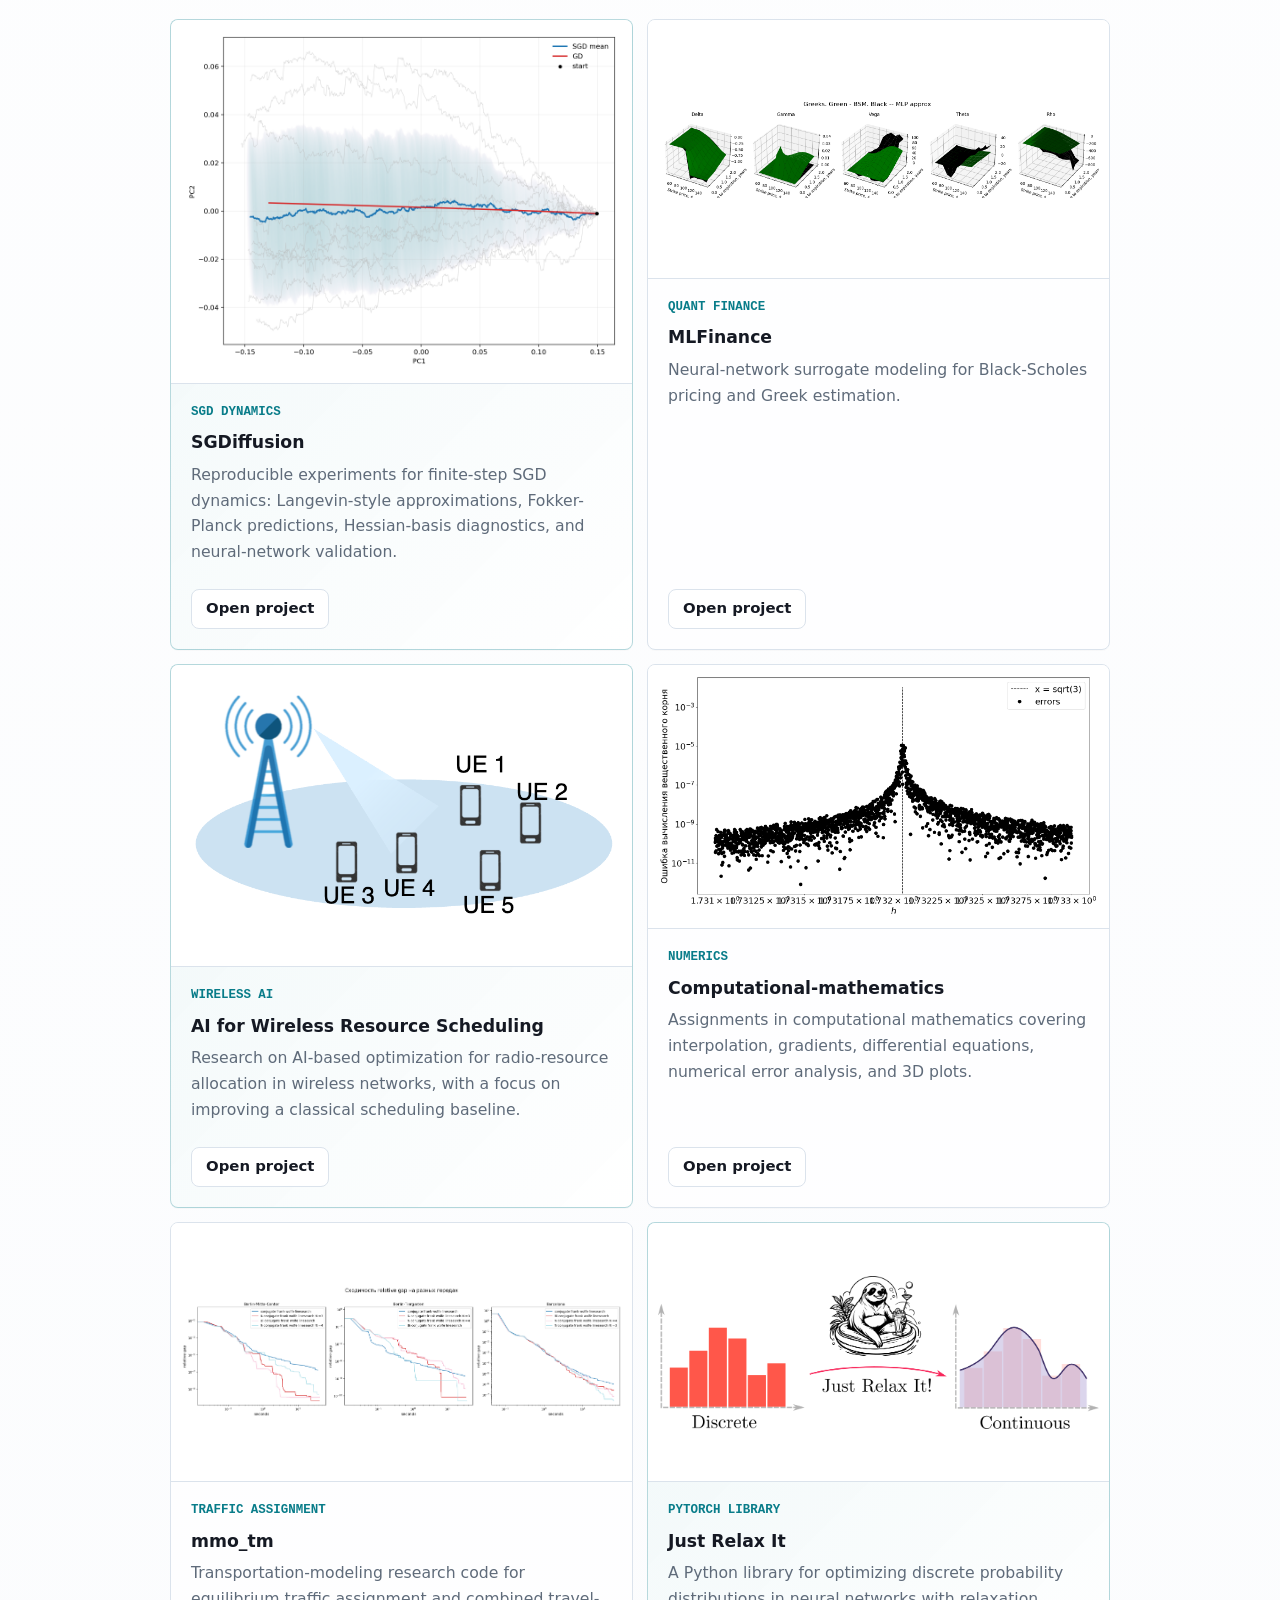
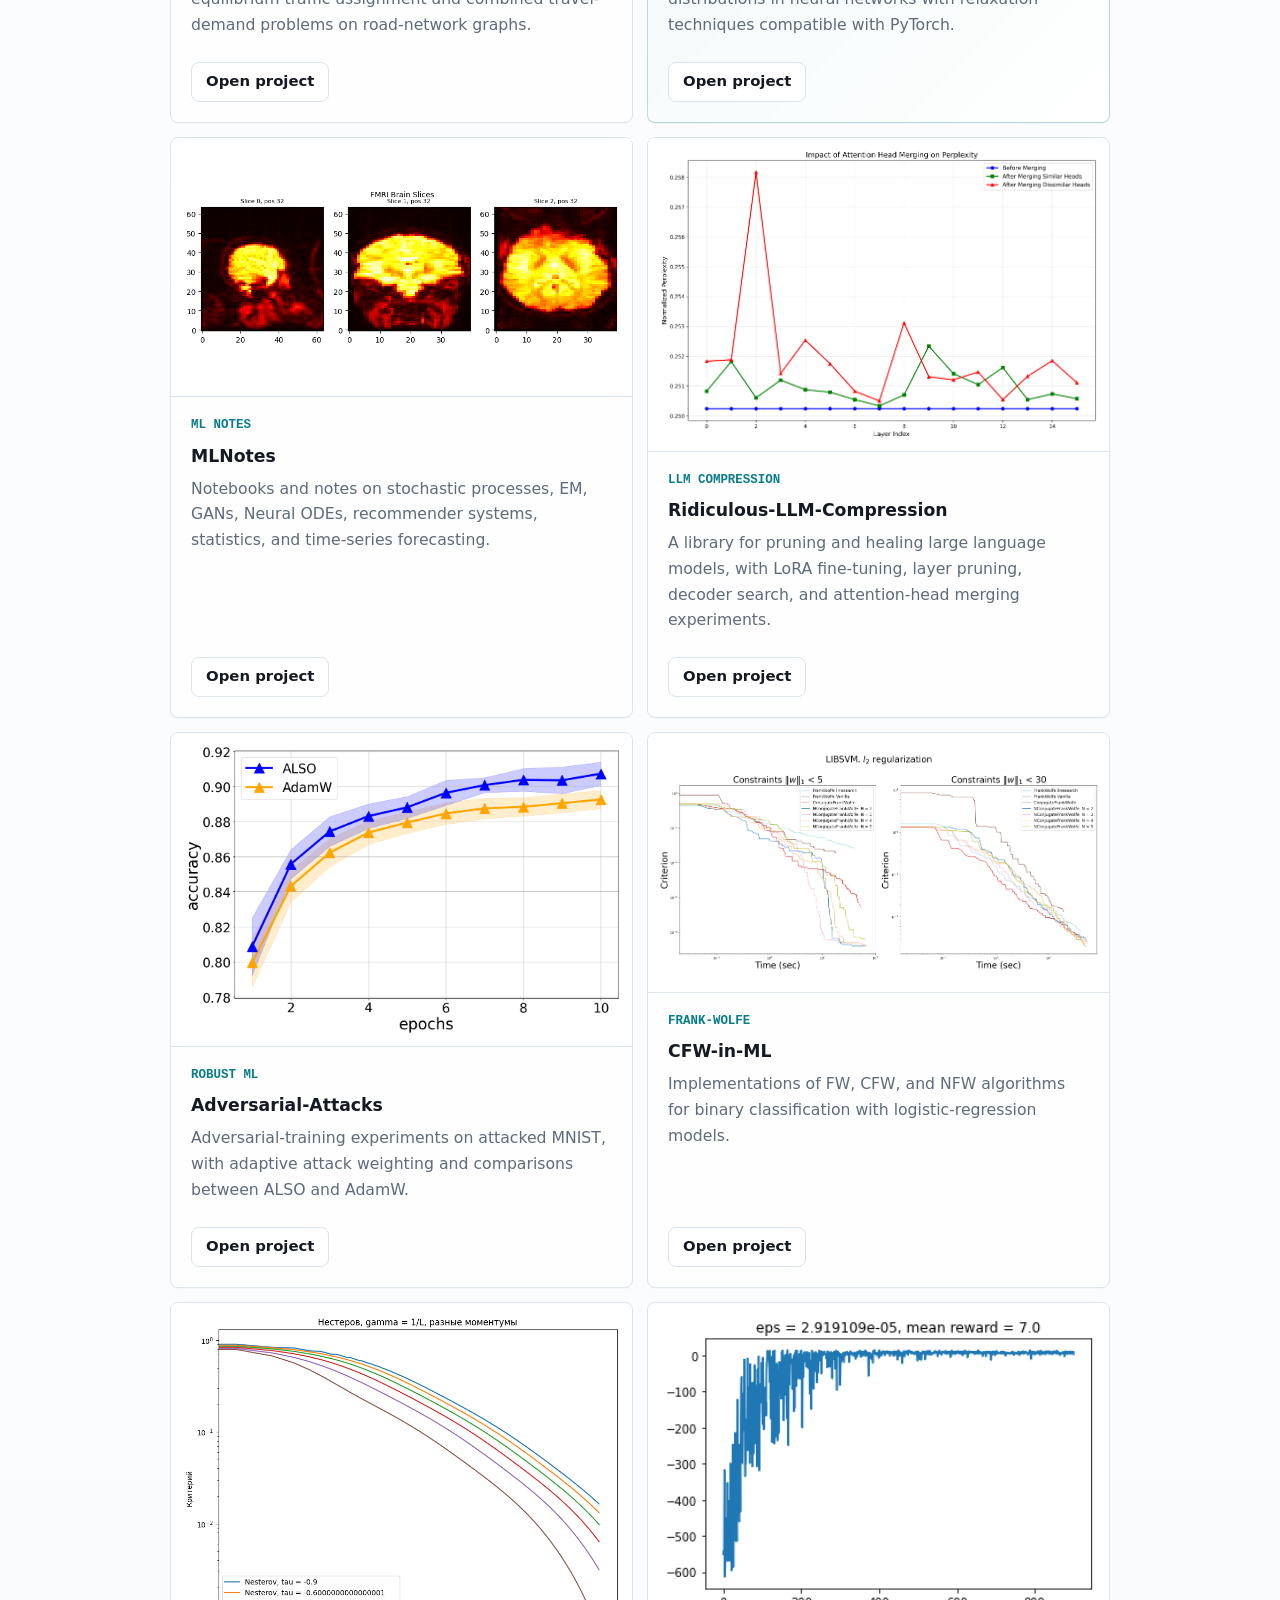
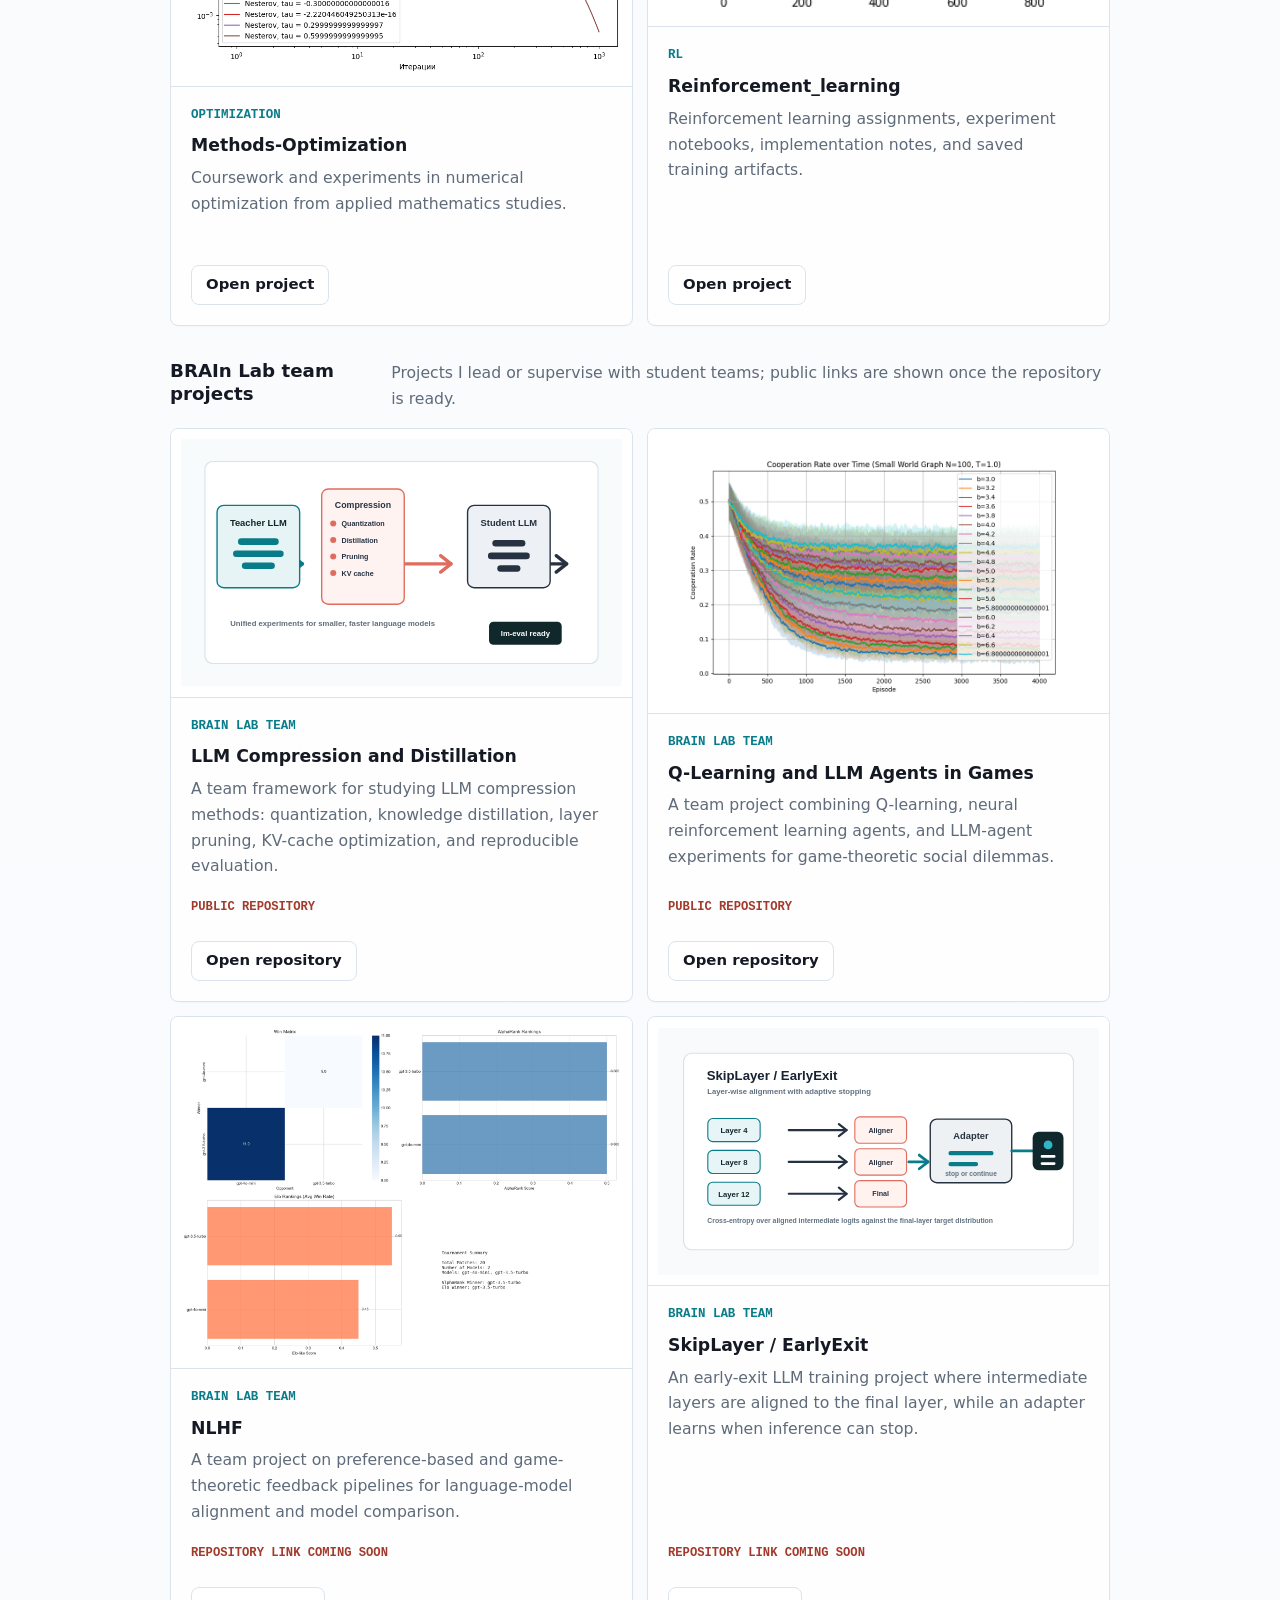
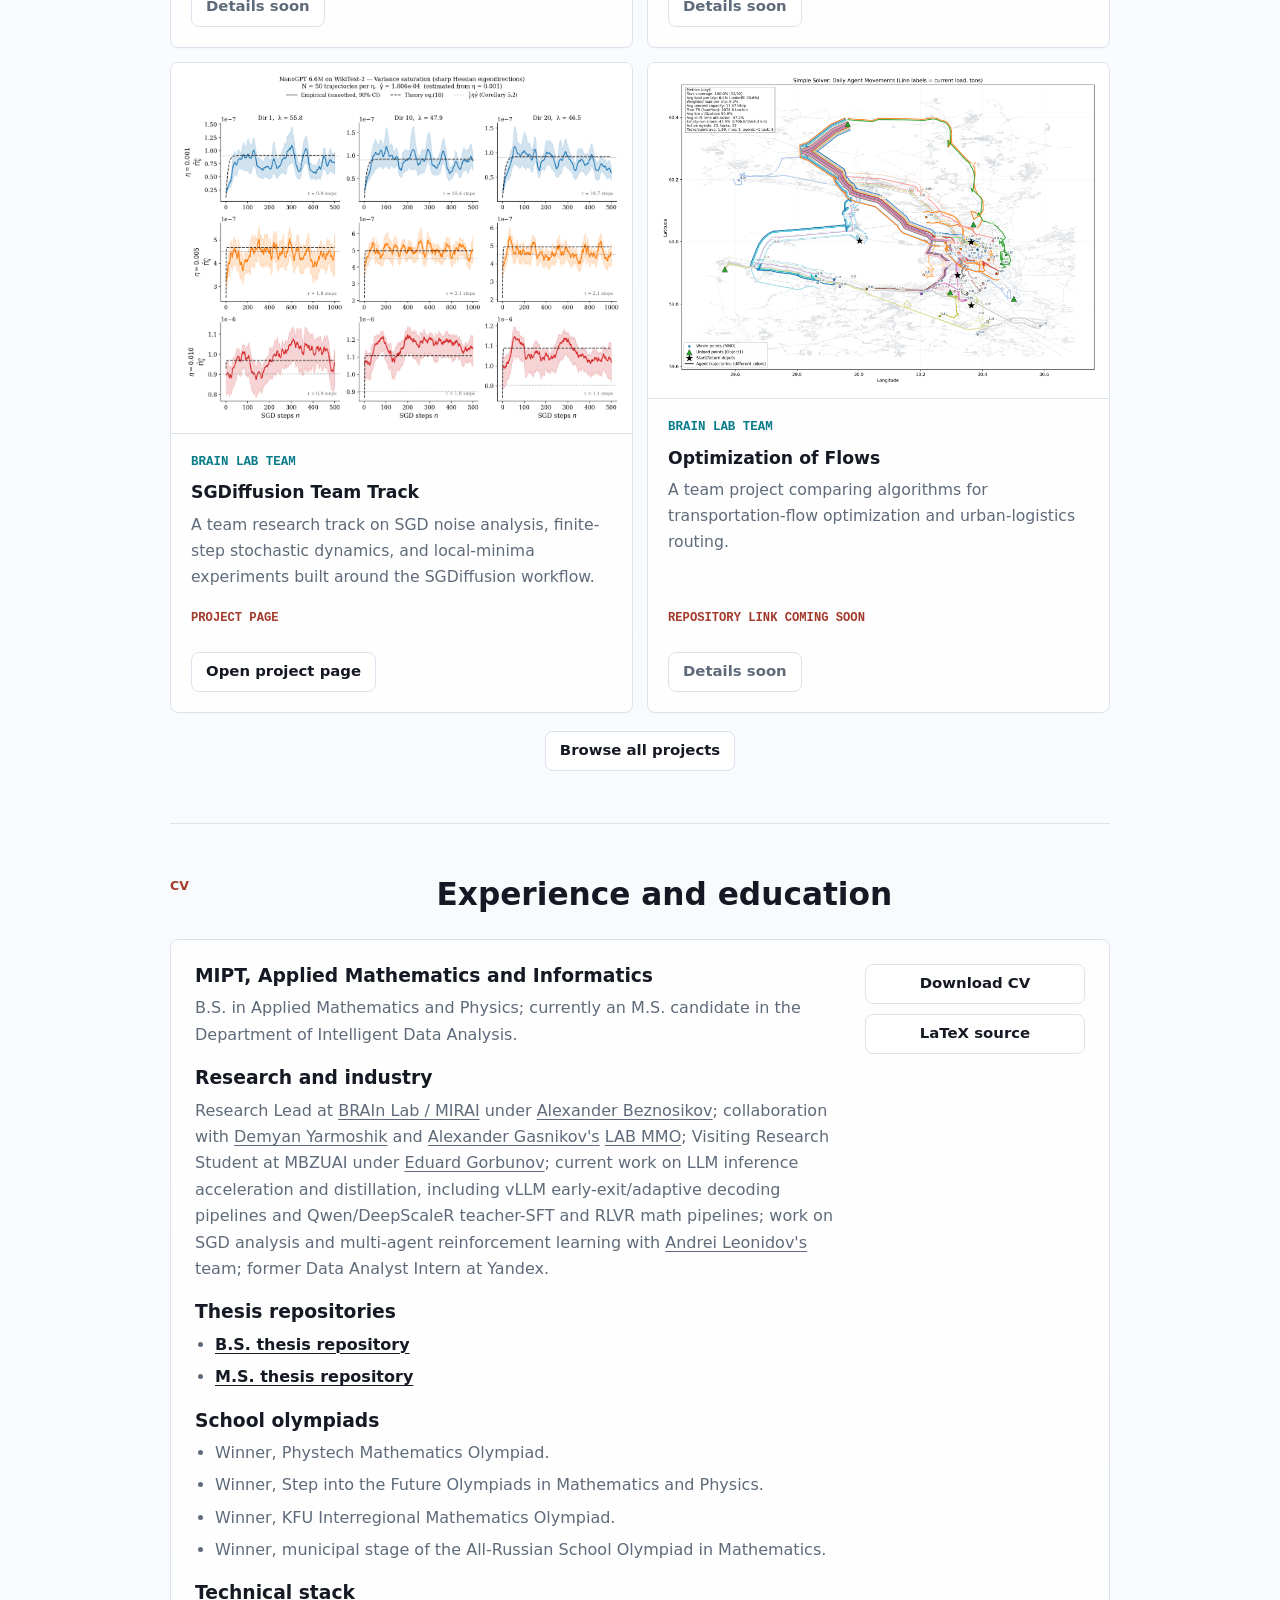
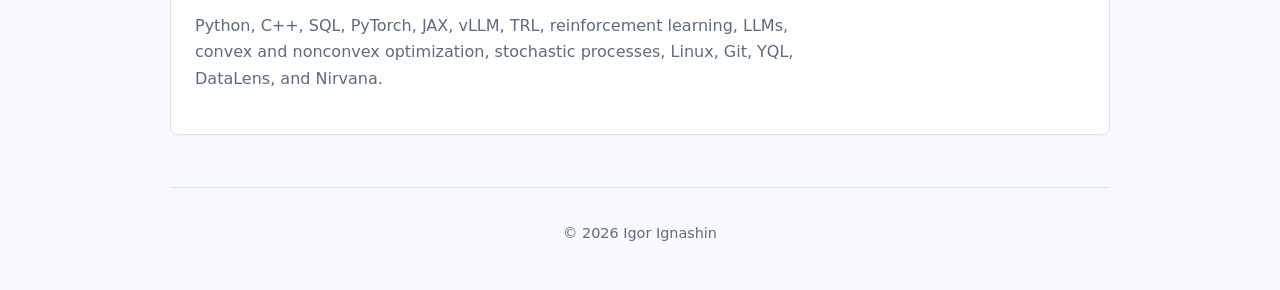
==== commit 44454c8d: "Update CV with LLM inference work" ====
--- a/index.html
+++ b/index.html
@@ -88,7 +88,7 @@
           <a href="#talks">Talks</a>
           <a href="projects.html">Projects</a>
           <a href="#cv">Theses</a>
-          <a href="assets/igor_ignashin_cv.pdf?v=cv-english-polish-1">CV</a>
+          <a href="assets/igor_ignashin_cv.pdf?v=cv-llm-inference-distill-1">CV</a>
         </nav>
       </section>
 
@@ -306,6 +306,9 @@
               <a href="https://labmmo.ru/" target="_blank" rel="noreferrer">LAB MMO</a>;
               Visiting Research Student at MBZUAI under
               <a href="https://scholar.google.com/citations?user=QPVriwoAAAAJ&amp;hl=ru&amp;oi=ao" target="_blank" rel="noreferrer">Eduard Gorbunov</a>;
+              current work on LLM inference acceleration and distillation,
+              including vLLM early-exit/adaptive decoding pipelines and
+              Qwen/DeepScaleR teacher-SFT and RLVR math pipelines;
               work on SGD analysis and multi-agent reinforcement learning with
               <a href="https://scholar.google.com/citations?user=RNnvD3wAAAAJ&amp;hl=en" target="_blank" rel="noreferrer">Andrei Leonidov's</a>
               team; former Data Analyst Intern at Yandex.
@@ -332,13 +335,13 @@
             </ul>
             <h3>Technical stack</h3>
             <p>
-              Python, C++, SQL, PyTorch, JAX, reinforcement learning, LLMs,
+              Python, C++, SQL, PyTorch, JAX, vLLM, TRL, reinforcement learning, LLMs,
               convex and nonconvex optimization, stochastic processes, Linux,
               Git, YQL, DataLens, and Nirvana.
             </p>
           </div>
           <div class="cv-panel__actions" aria-label="CV actions">
-            <a href="assets/igor_ignashin_cv.pdf?v=cv-english-polish-1">Download CV</a>
+            <a href="assets/igor_ignashin_cv.pdf?v=cv-llm-inference-distill-1">Download CV</a>
             <a href="my_files/english_cv.tex">LaTeX source</a>
           </div>
         </div>
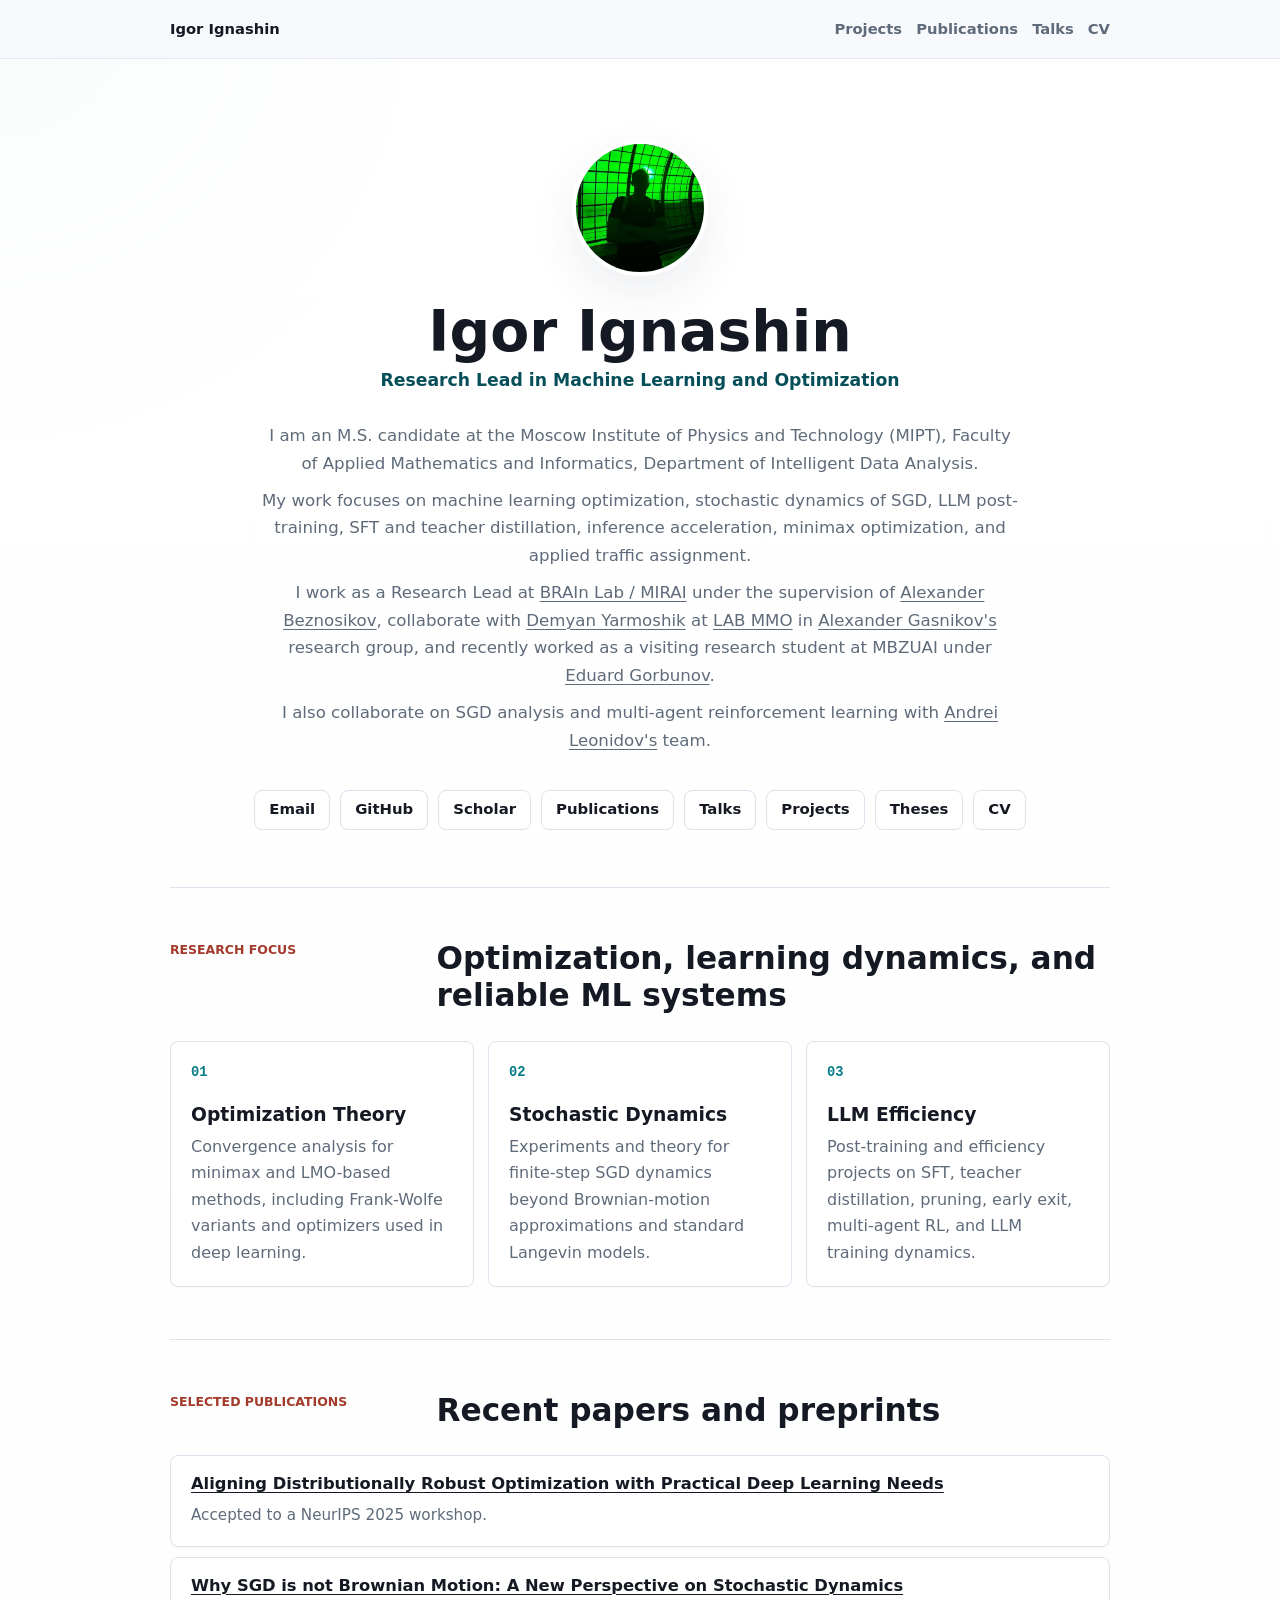
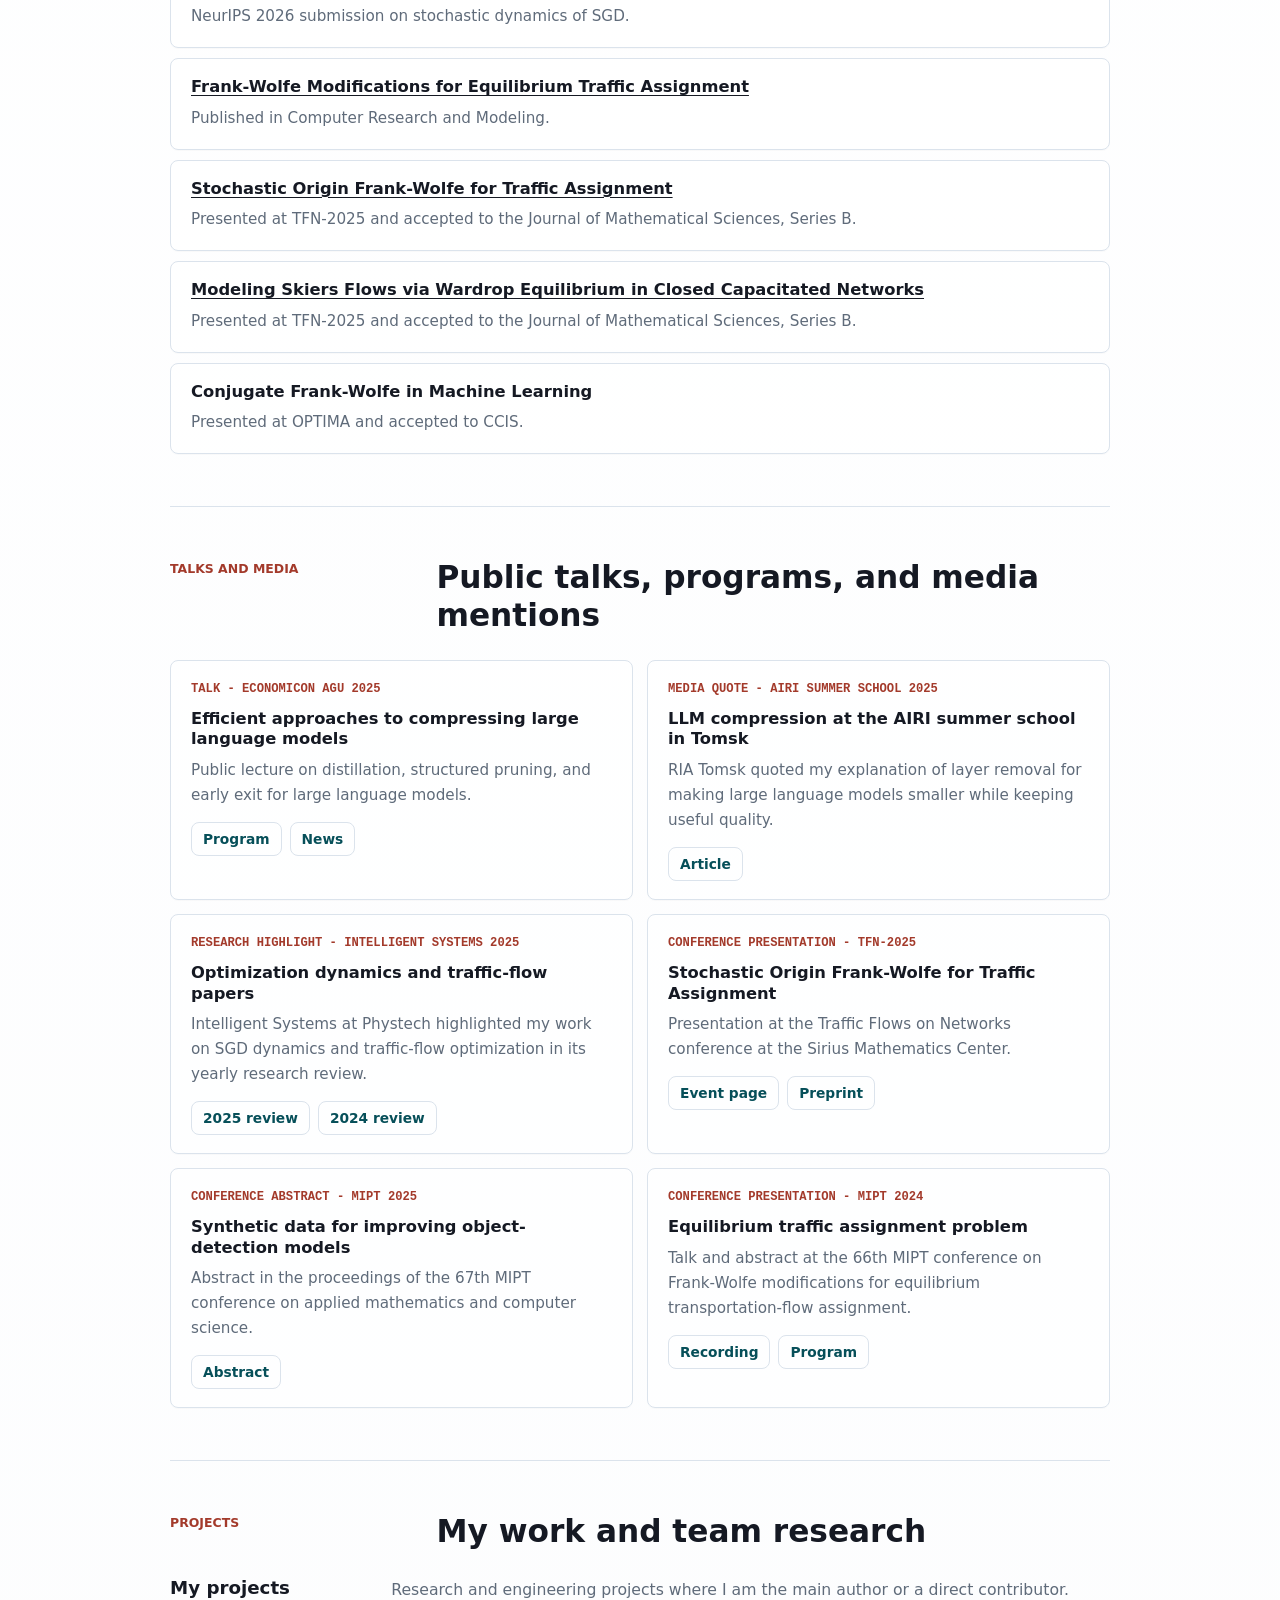
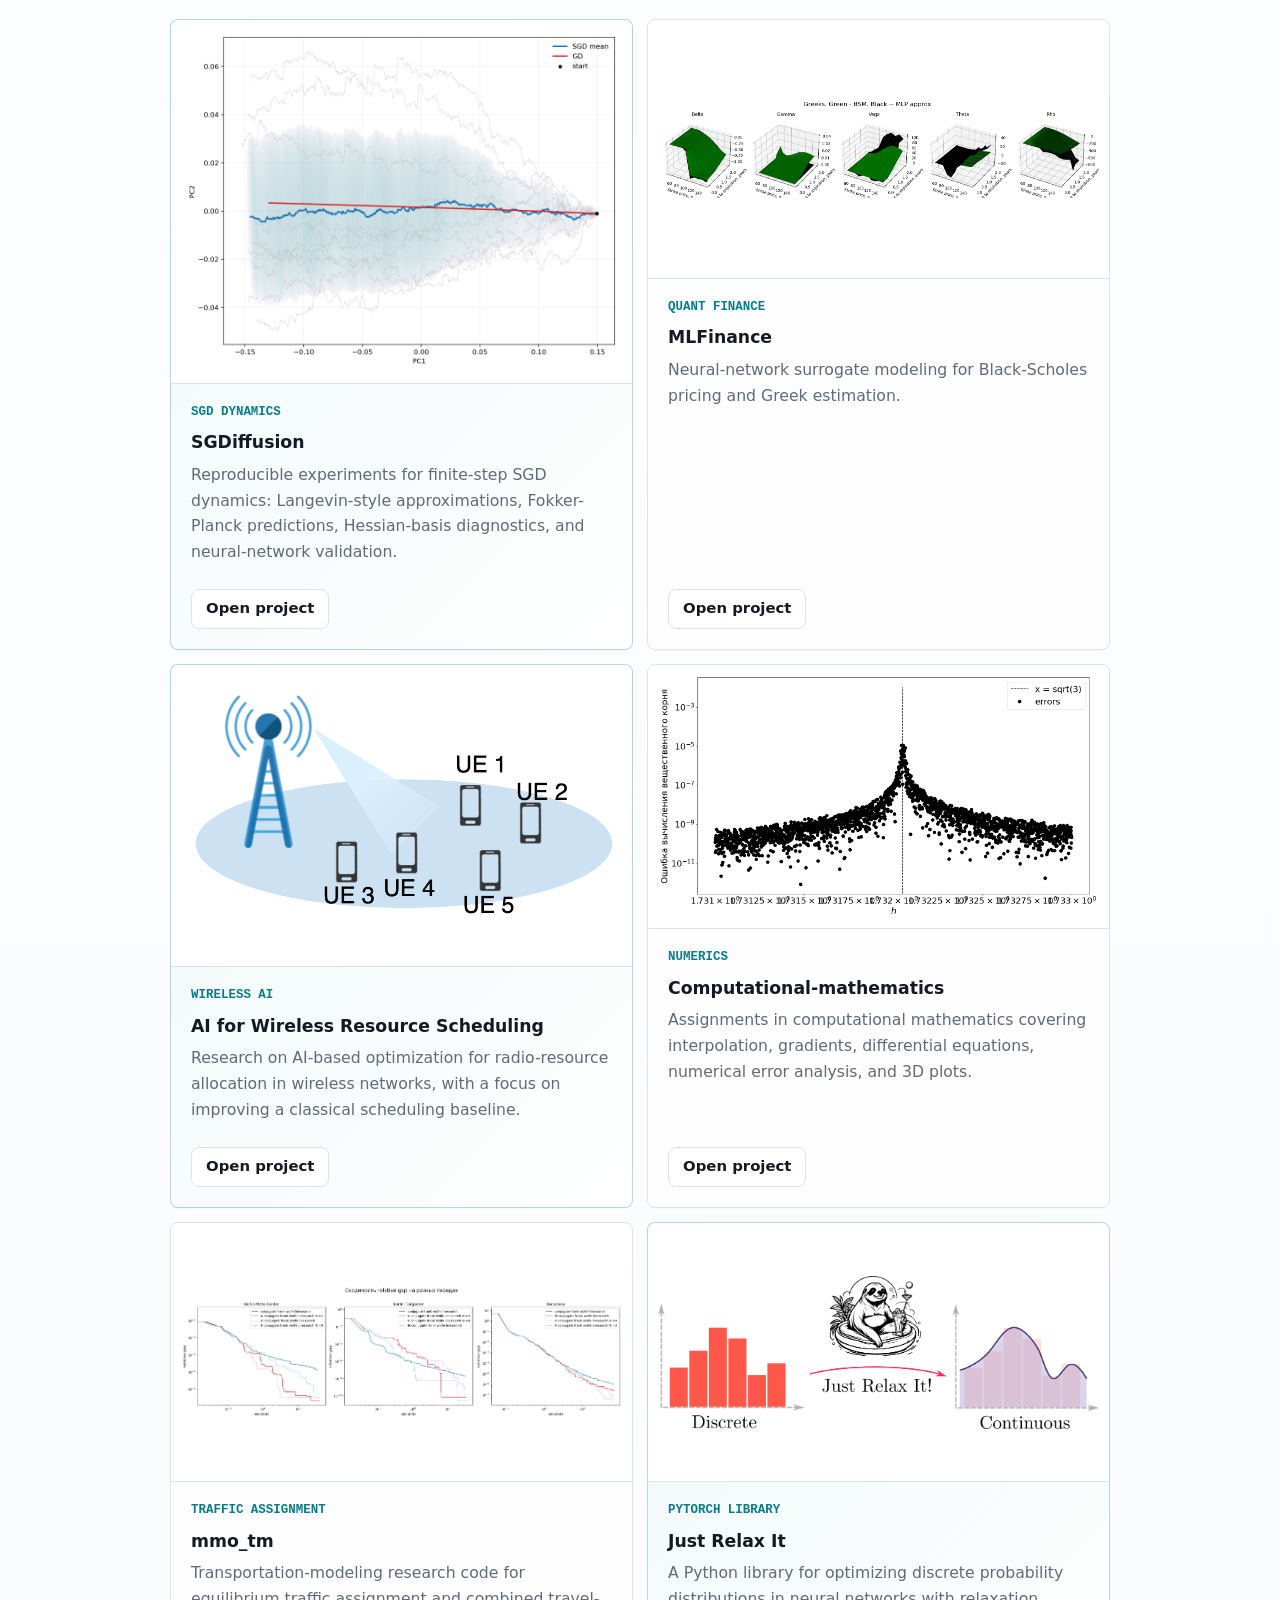
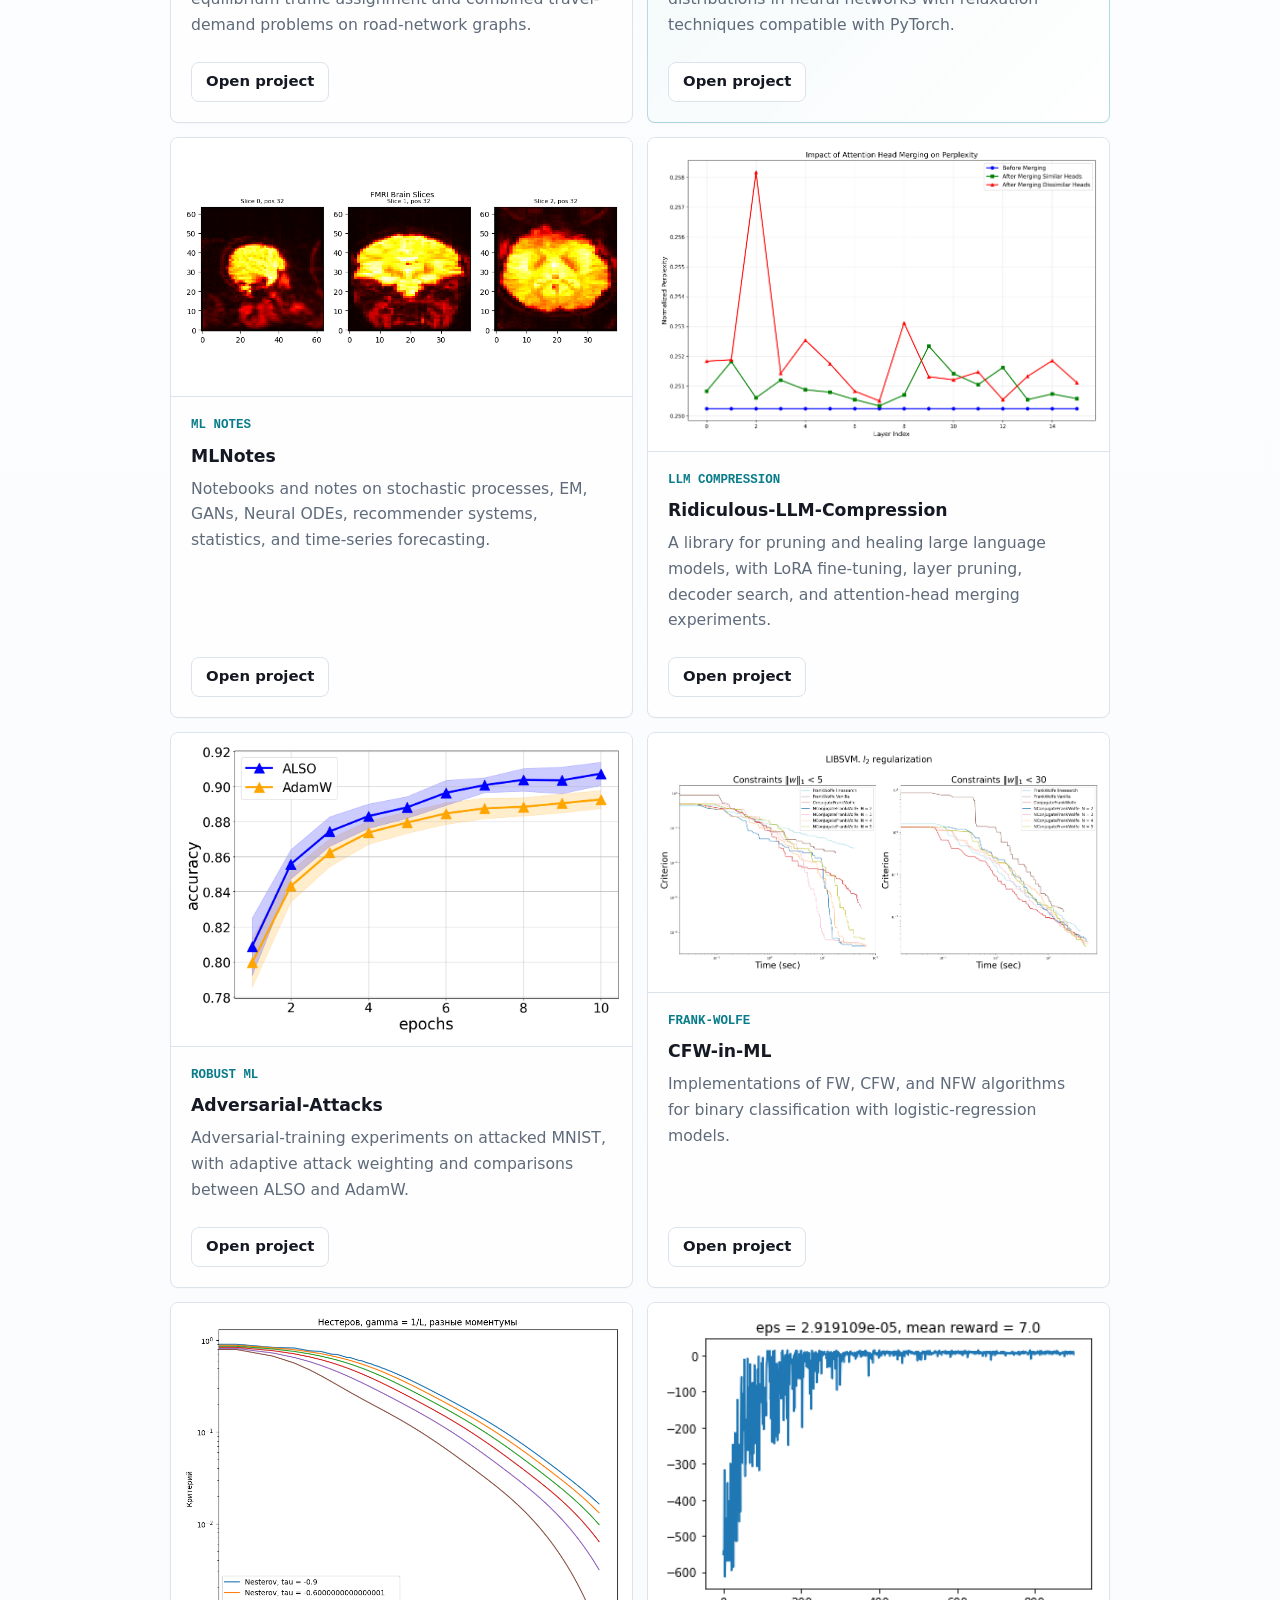
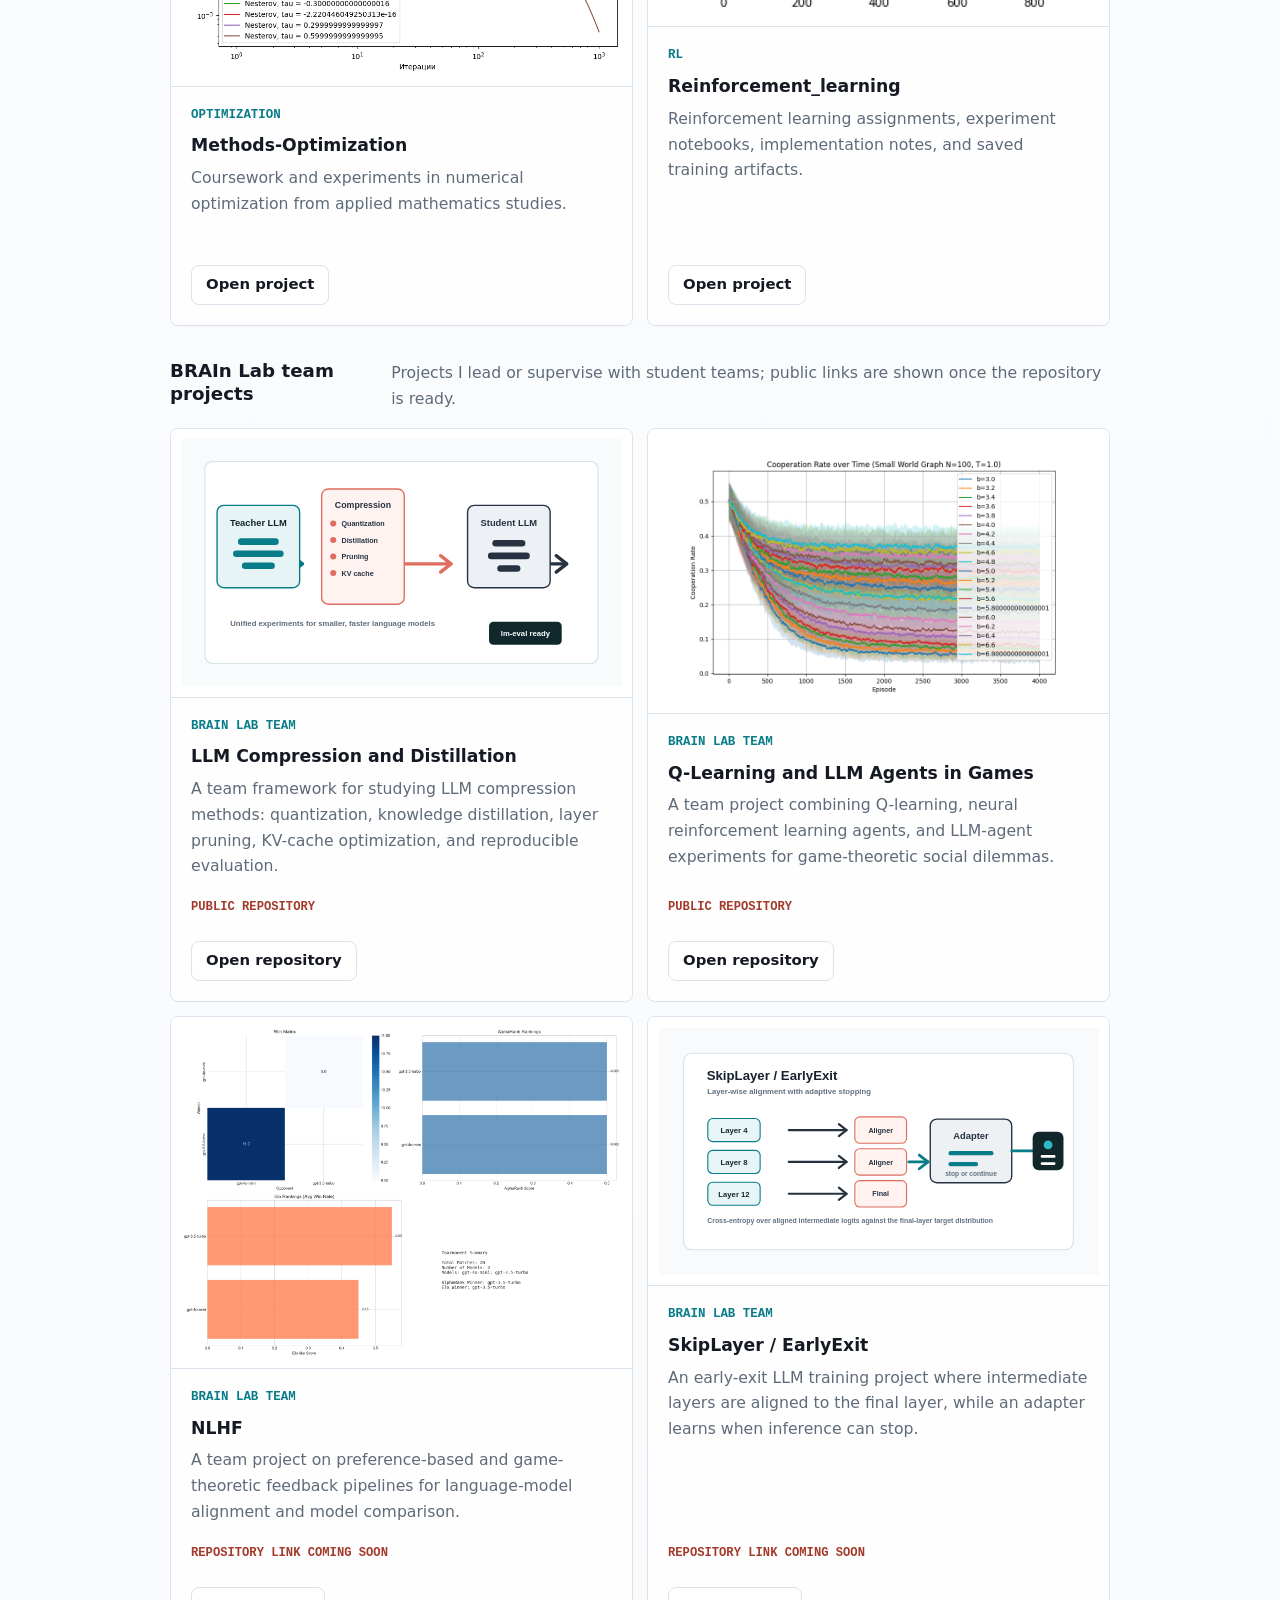
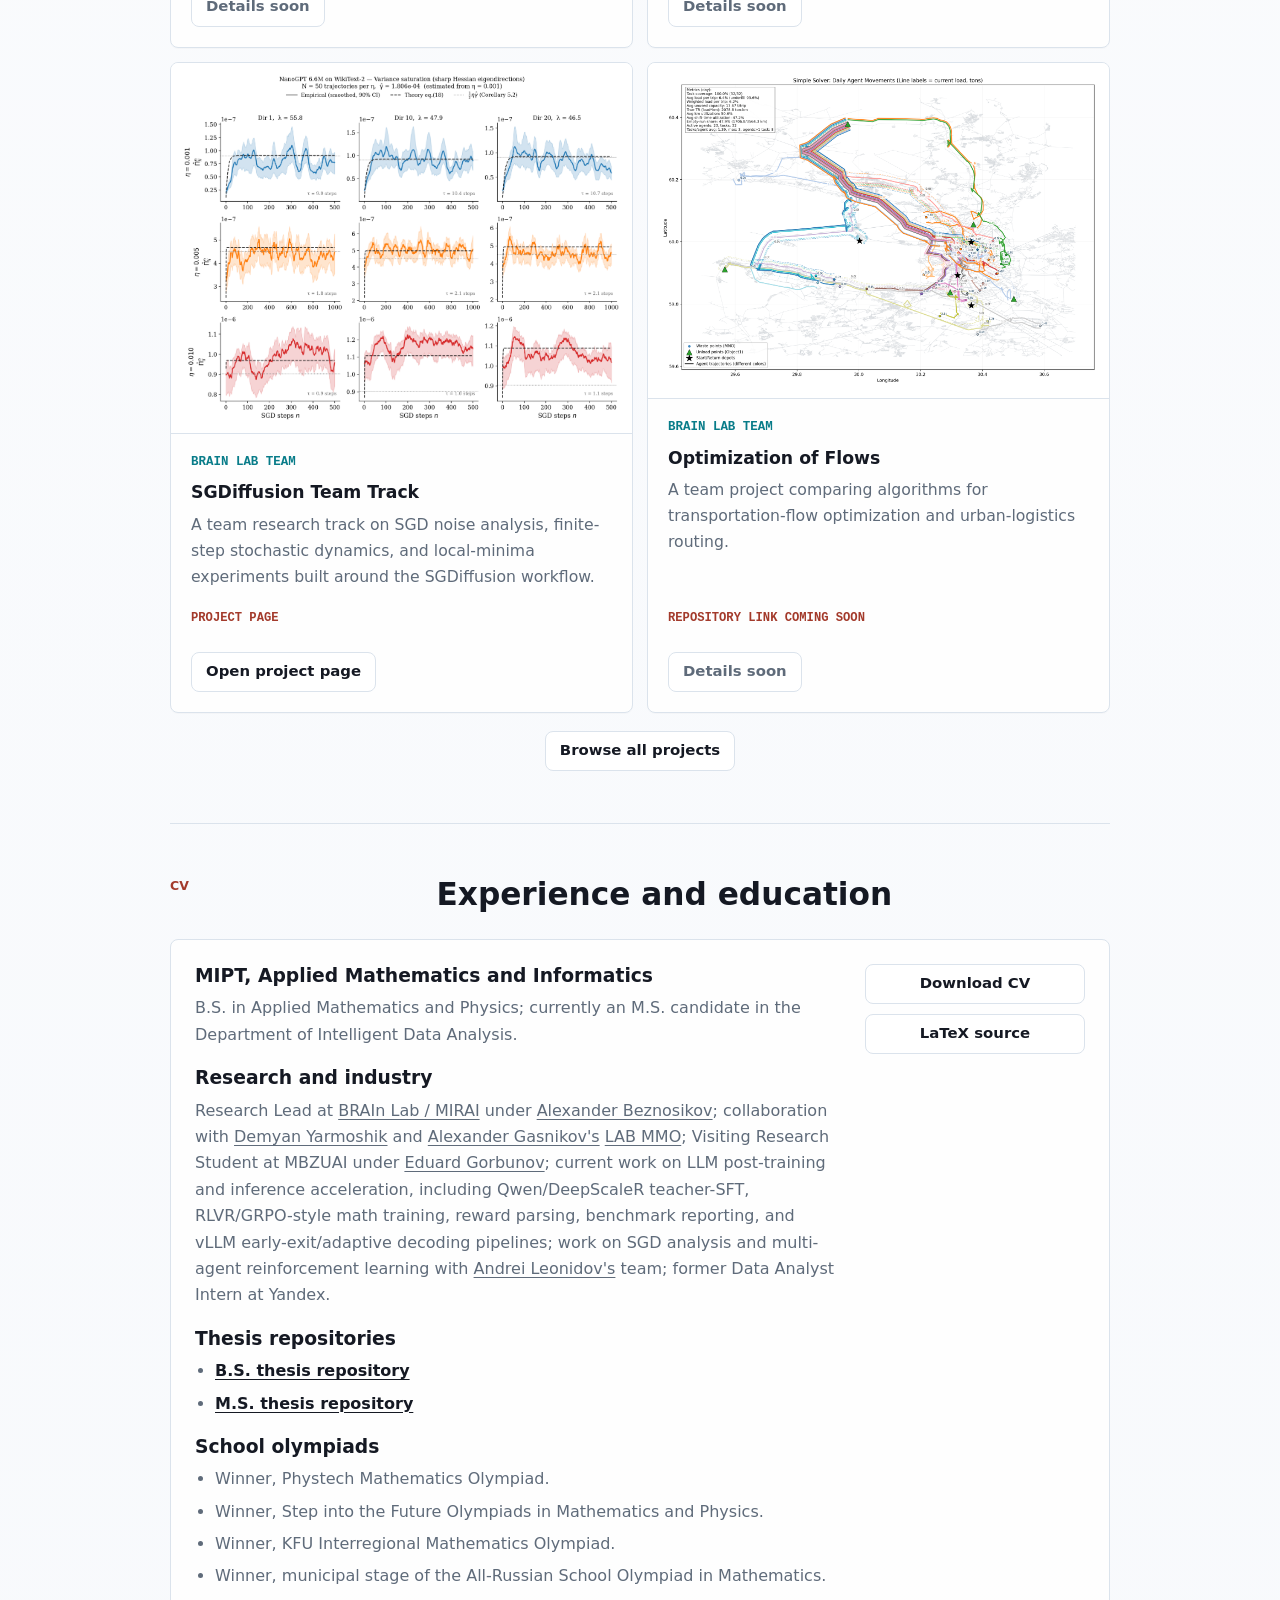
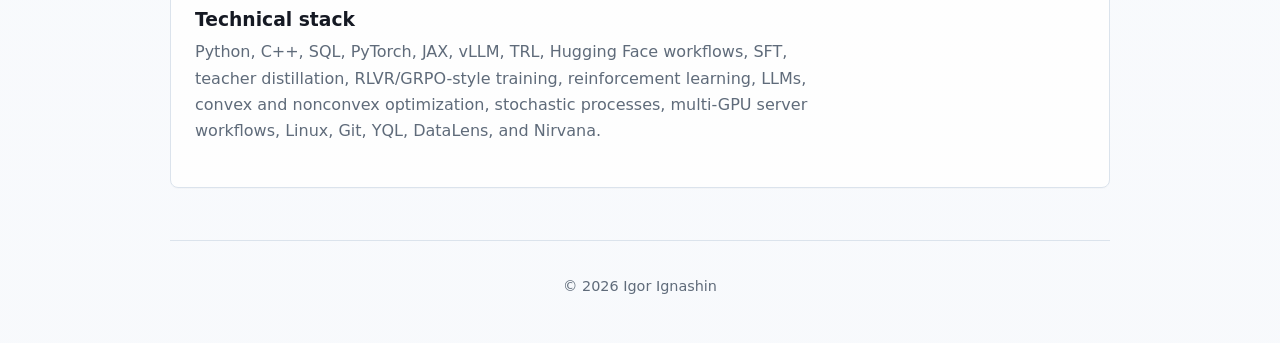
==== commit 2a253342: "Tune CV for LLM post-training roles" ====
--- a/index.html
+++ b/index.html
@@ -6,12 +6,12 @@
     <title>Igor Ignashin</title>
     <meta
       name="description"
-      content="Personal page of Igor Ignashin: machine learning optimization, stochastic dynamics, LLM compression, and applied optimization projects."
+      content="Personal page of Igor Ignashin: LLM post-training, SFT, inference acceleration, machine learning optimization, stochastic dynamics, and applied optimization projects."
     >
     <meta property="og:title" content="Igor Ignashin">
     <meta
       property="og:description"
-      content="ML and optimization researcher at MIPT. Projects, publications, and CV."
+      content="ML and optimization researcher working on LLM post-training, SFT, inference acceleration, and stochastic optimization."
     >
     <meta property="og:type" content="website">
     <meta property="og:image" content="https://thunderstormxx.github.io/PersonalPage/figures/profile.png">
@@ -54,8 +54,9 @@
           </p>
           <p>
             My work focuses on machine learning optimization, stochastic
-            dynamics of SGD, LLM compression, inference acceleration,
-            minimax optimization, and applied traffic assignment.
+            dynamics of SGD, LLM post-training, SFT and teacher distillation,
+            inference acceleration, minimax optimization, and applied traffic
+            assignment.
           </p>
           <p>
             I work as a Research Lead at
@@ -88,7 +89,7 @@
           <a href="#talks">Talks</a>
           <a href="projects.html">Projects</a>
           <a href="#cv">Theses</a>
-          <a href="assets/igor_ignashin_cv.pdf?v=cv-llm-inference-distill-1">CV</a>
+          <a href="assets/igor_ignashin_cv.pdf?v=cv-pretrain-sft-1">CV</a>
         </nav>
       </section>
 
@@ -118,8 +119,9 @@
             <span>03</span>
             <h3>LLM Efficiency</h3>
             <p>
-              Student research projects on pruning, distillation, early exit,
-              multi-agent RL, and LLM training dynamics.
+              Post-training and efficiency projects on SFT, teacher
+              distillation, pruning, early exit, multi-agent RL, and LLM
+              training dynamics.
             </p>
           </article>
         </div>
@@ -306,9 +308,10 @@
               <a href="https://labmmo.ru/" target="_blank" rel="noreferrer">LAB MMO</a>;
               Visiting Research Student at MBZUAI under
               <a href="https://scholar.google.com/citations?user=QPVriwoAAAAJ&amp;hl=ru&amp;oi=ao" target="_blank" rel="noreferrer">Eduard Gorbunov</a>;
-              current work on LLM inference acceleration and distillation,
-              including vLLM early-exit/adaptive decoding pipelines and
-              Qwen/DeepScaleR teacher-SFT and RLVR math pipelines;
+              current work on LLM post-training and inference acceleration,
+              including Qwen/DeepScaleR teacher-SFT, RLVR/GRPO-style math
+              training, reward parsing, benchmark reporting, and vLLM
+              early-exit/adaptive decoding pipelines;
               work on SGD analysis and multi-agent reinforcement learning with
               <a href="https://scholar.google.com/citations?user=RNnvD3wAAAAJ&amp;hl=en" target="_blank" rel="noreferrer">Andrei Leonidov's</a>
               team; former Data Analyst Intern at Yandex.
@@ -335,13 +338,15 @@
             </ul>
             <h3>Technical stack</h3>
             <p>
-              Python, C++, SQL, PyTorch, JAX, vLLM, TRL, reinforcement learning, LLMs,
-              convex and nonconvex optimization, stochastic processes, Linux,
-              Git, YQL, DataLens, and Nirvana.
+              Python, C++, SQL, PyTorch, JAX, vLLM, TRL, Hugging Face workflows,
+              SFT, teacher distillation, RLVR/GRPO-style training,
+              reinforcement learning, LLMs, convex and nonconvex optimization,
+              stochastic processes, multi-GPU server workflows, Linux, Git,
+              YQL, DataLens, and Nirvana.
             </p>
           </div>
           <div class="cv-panel__actions" aria-label="CV actions">
-            <a href="assets/igor_ignashin_cv.pdf?v=cv-llm-inference-distill-1">Download CV</a>
+            <a href="assets/igor_ignashin_cv.pdf?v=cv-pretrain-sft-1">Download CV</a>
             <a href="my_files/english_cv.tex">LaTeX source</a>
           </div>
         </div>
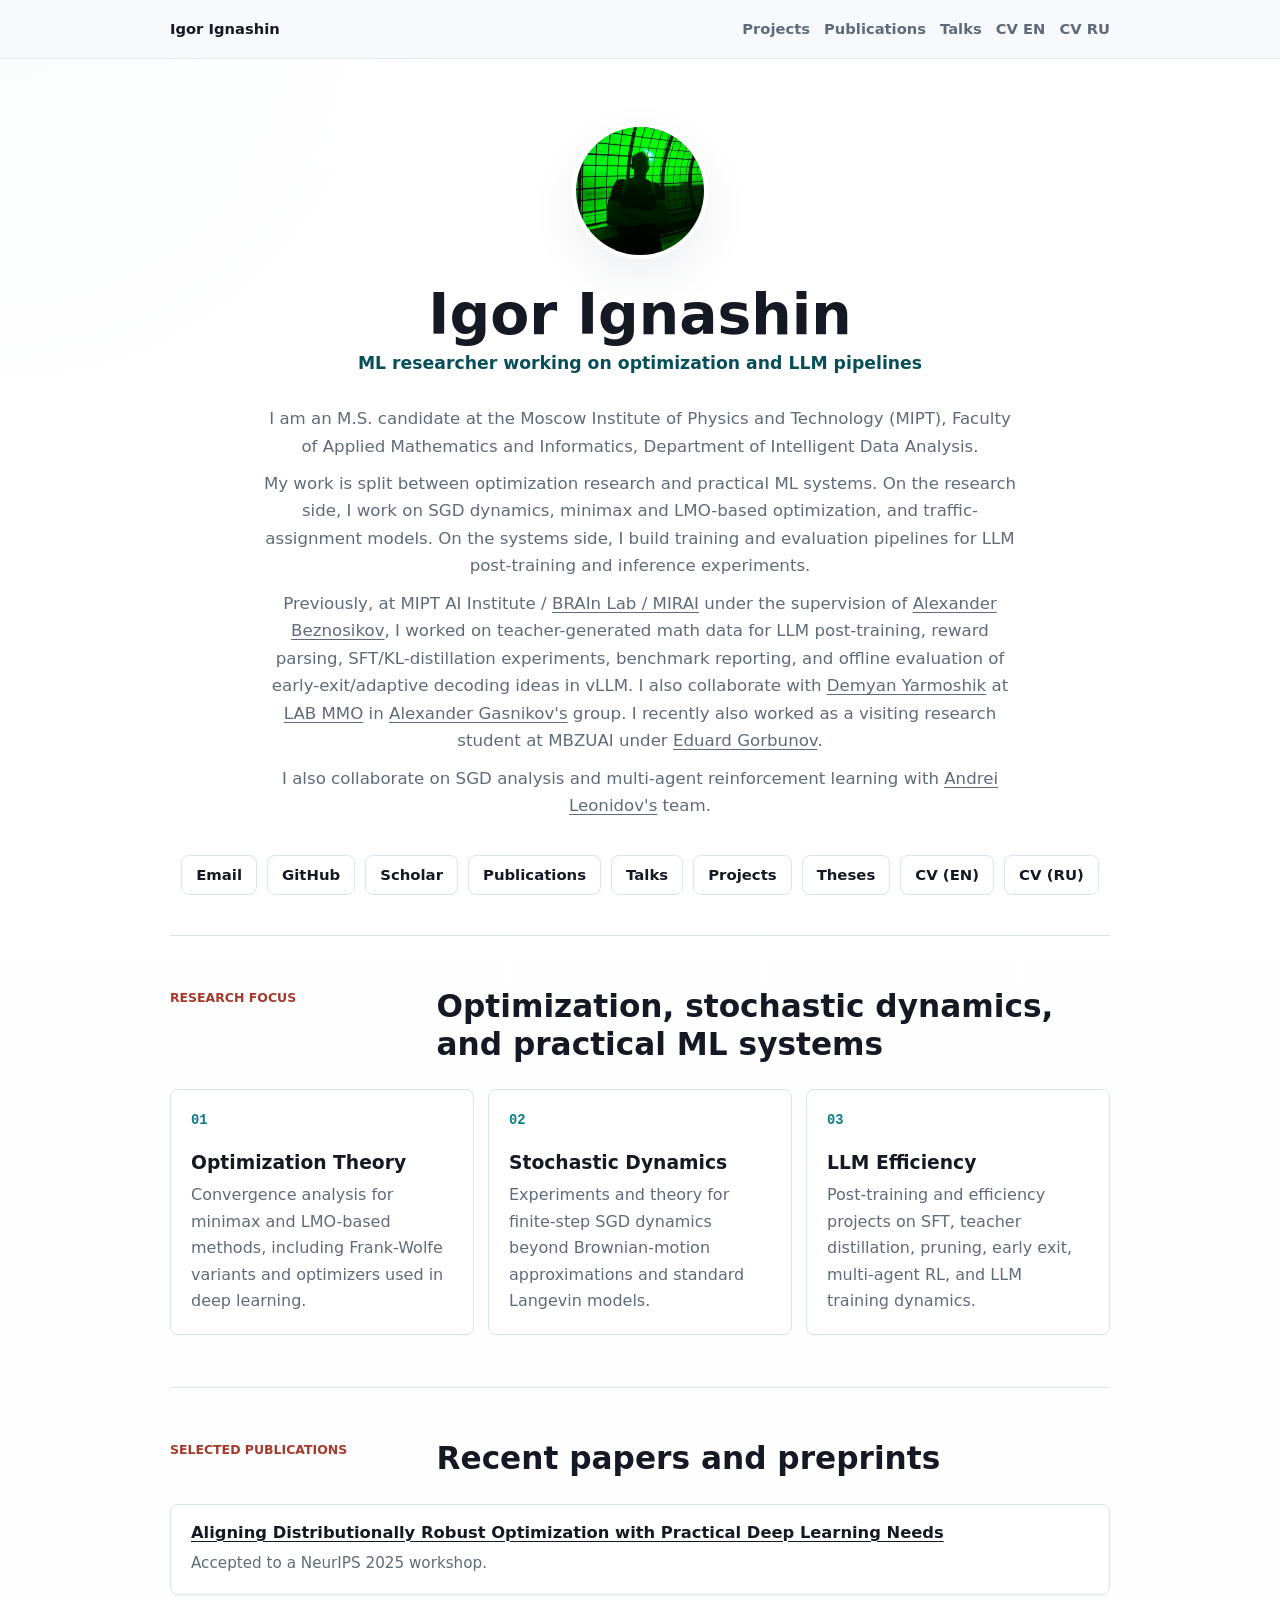
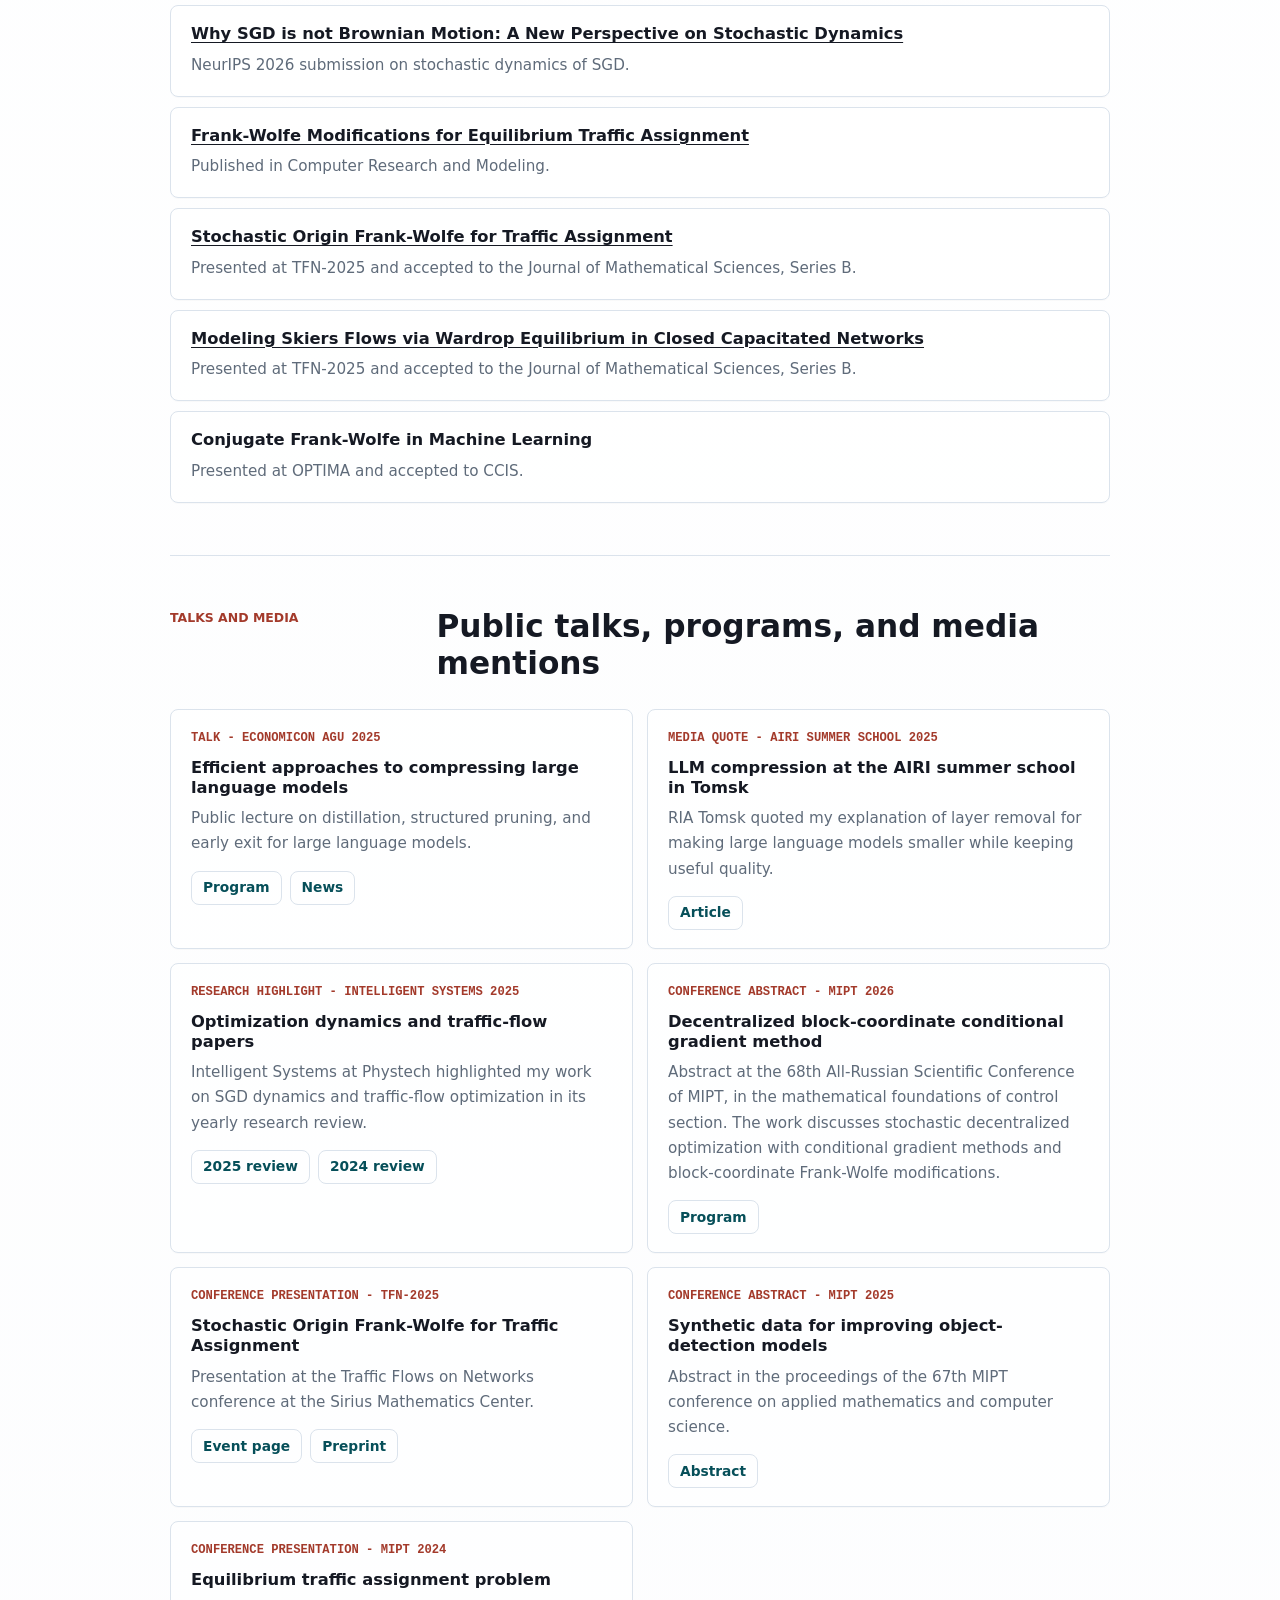
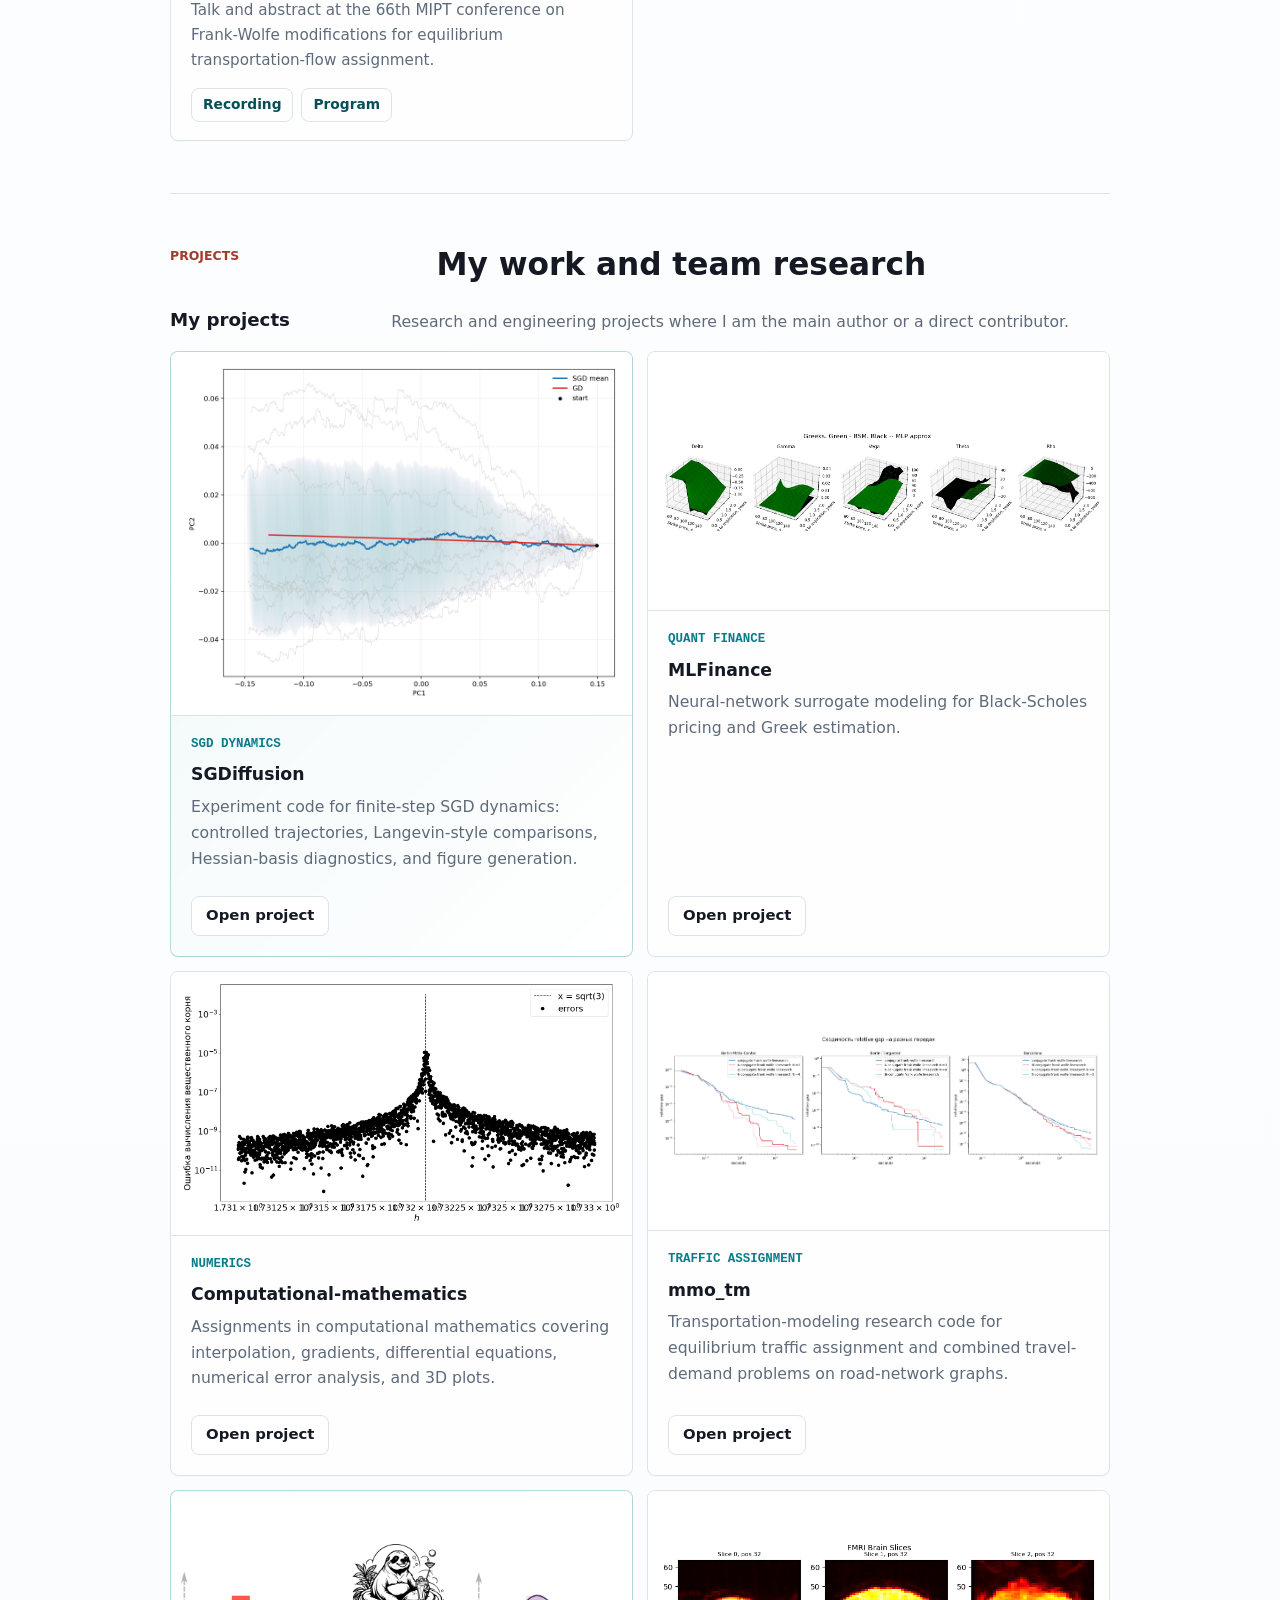
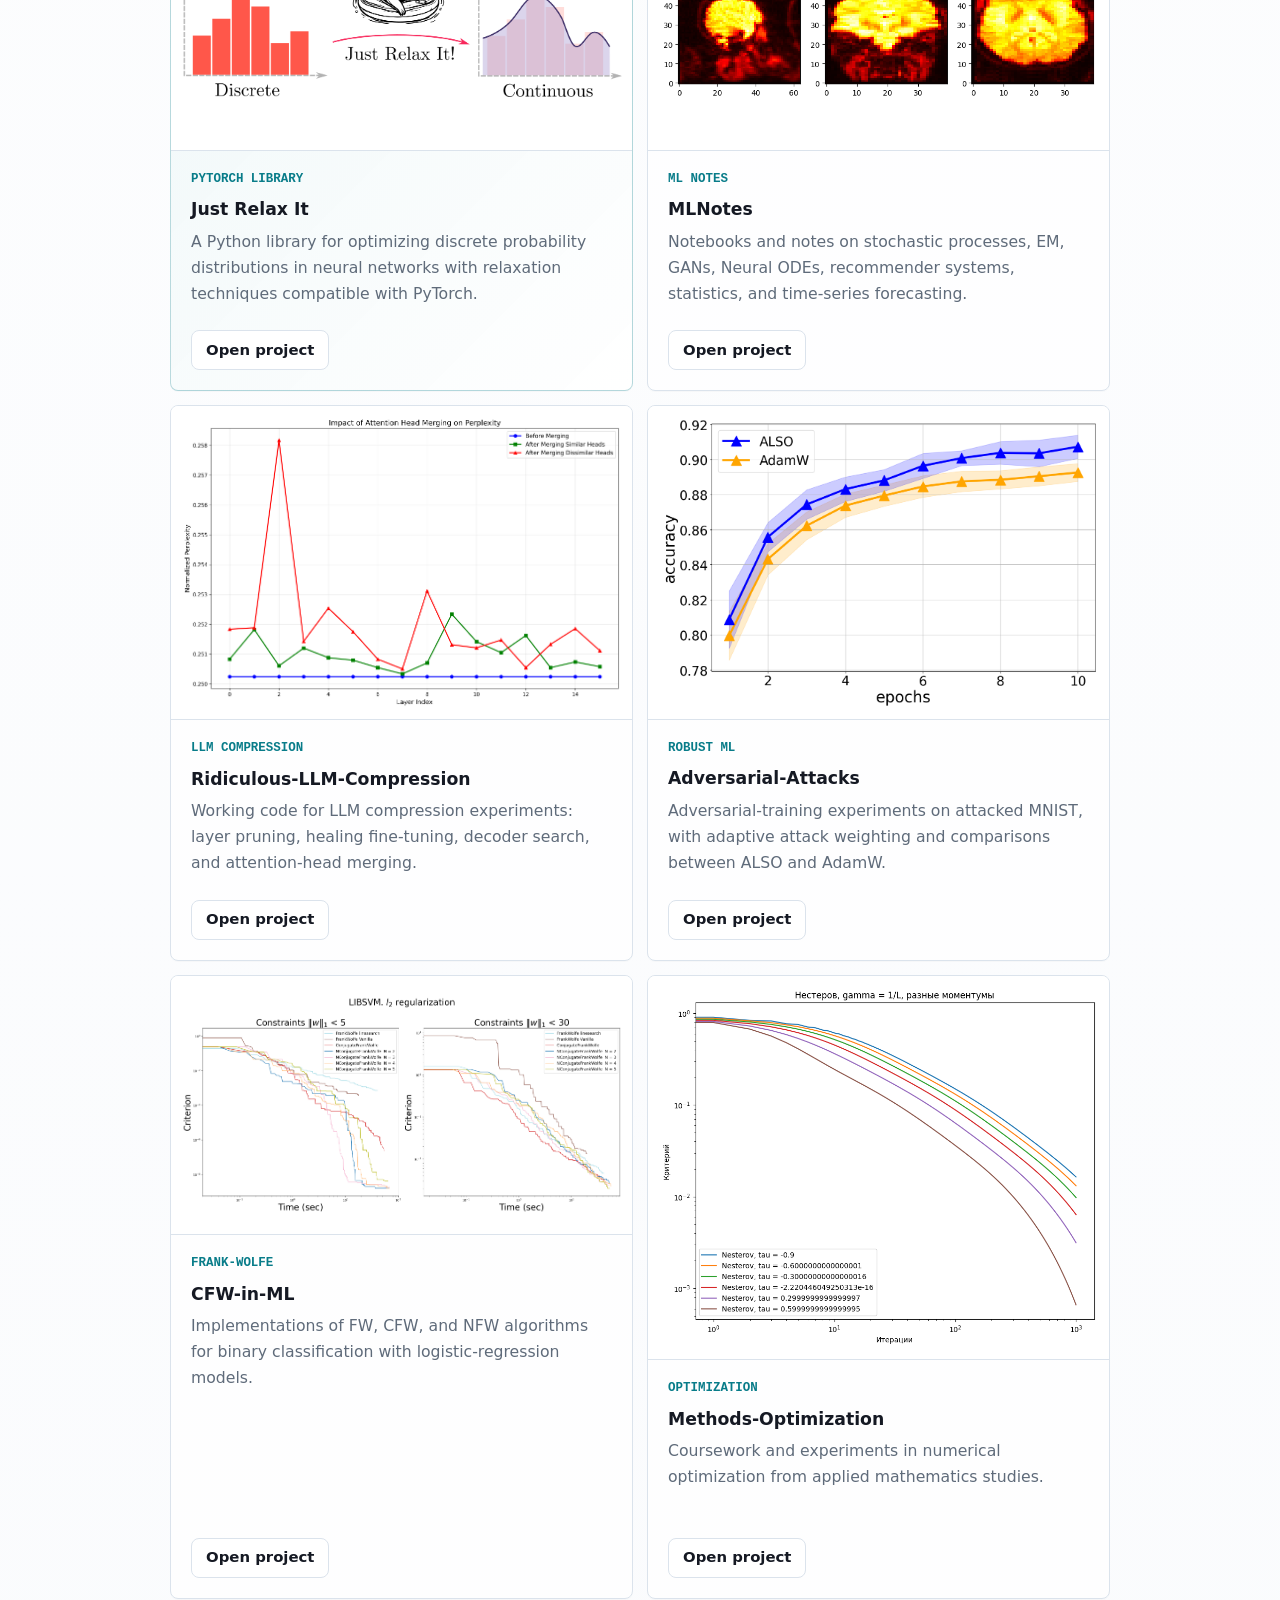
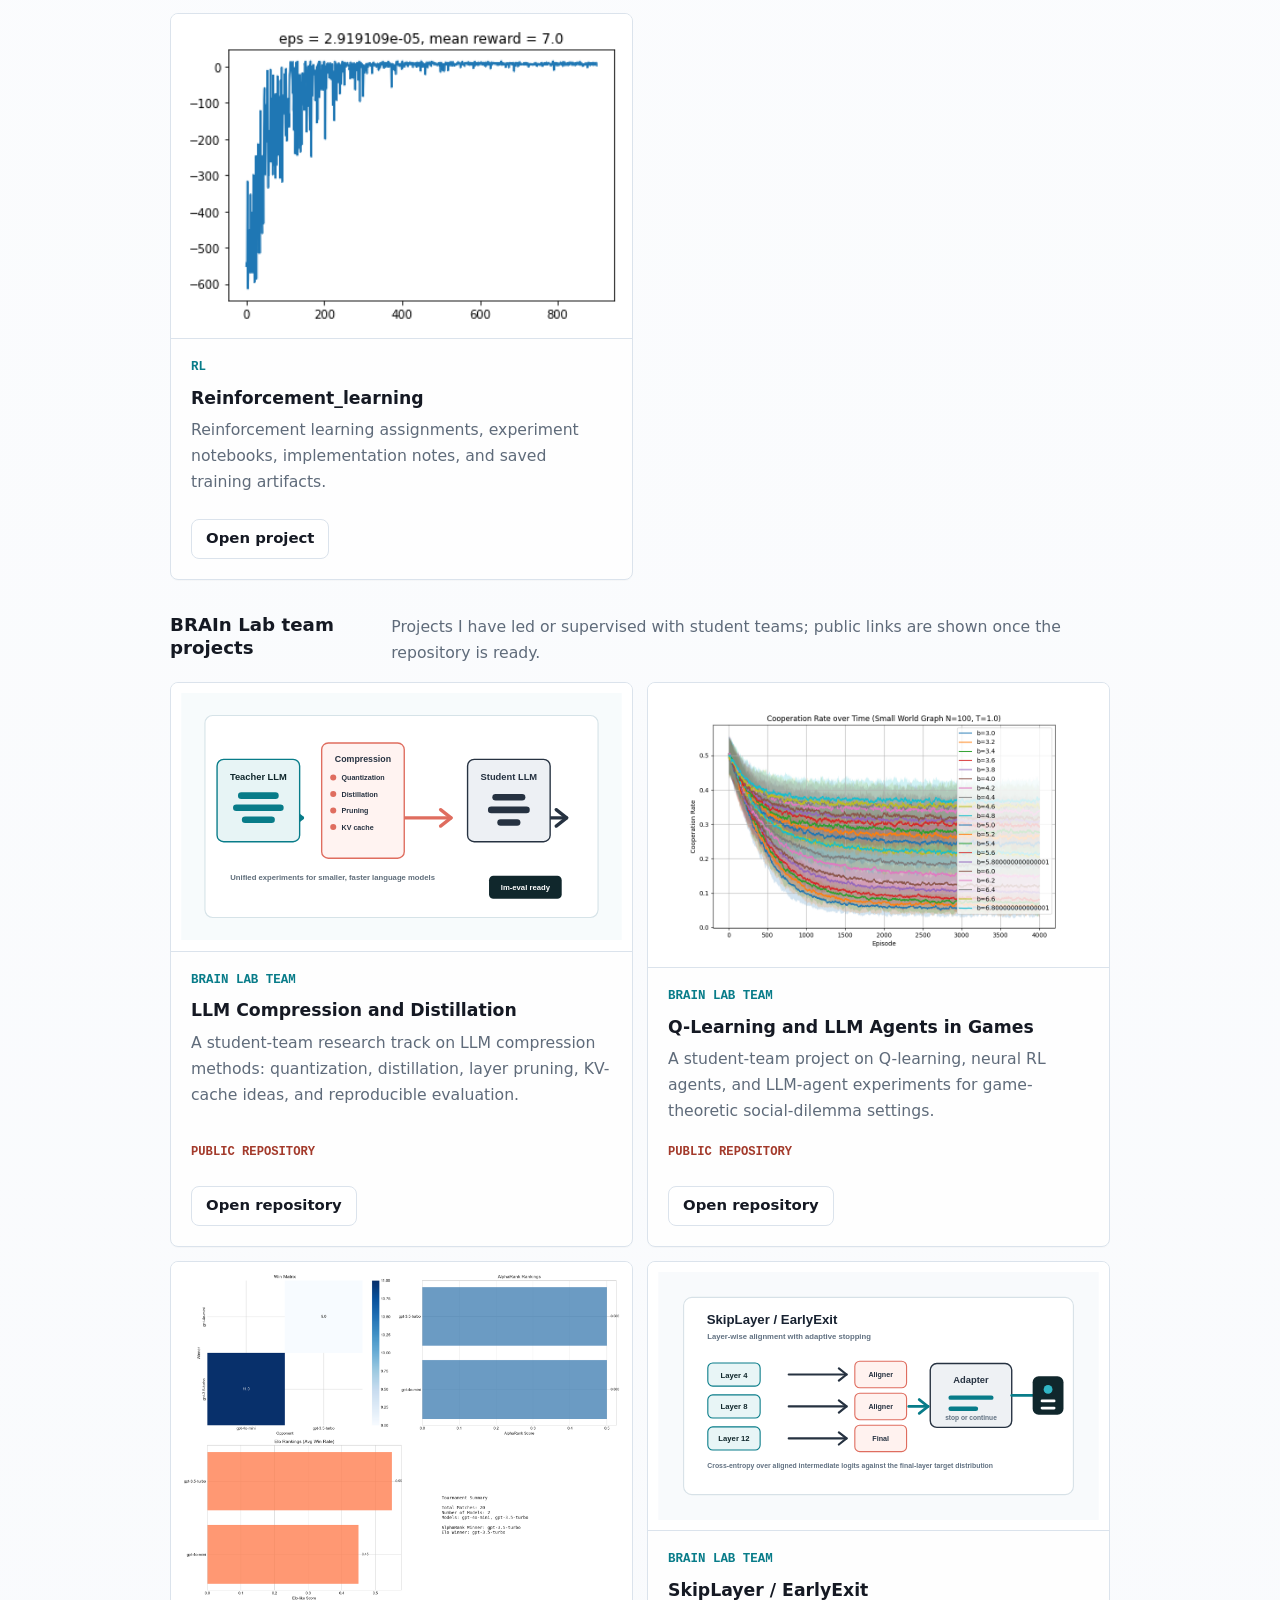
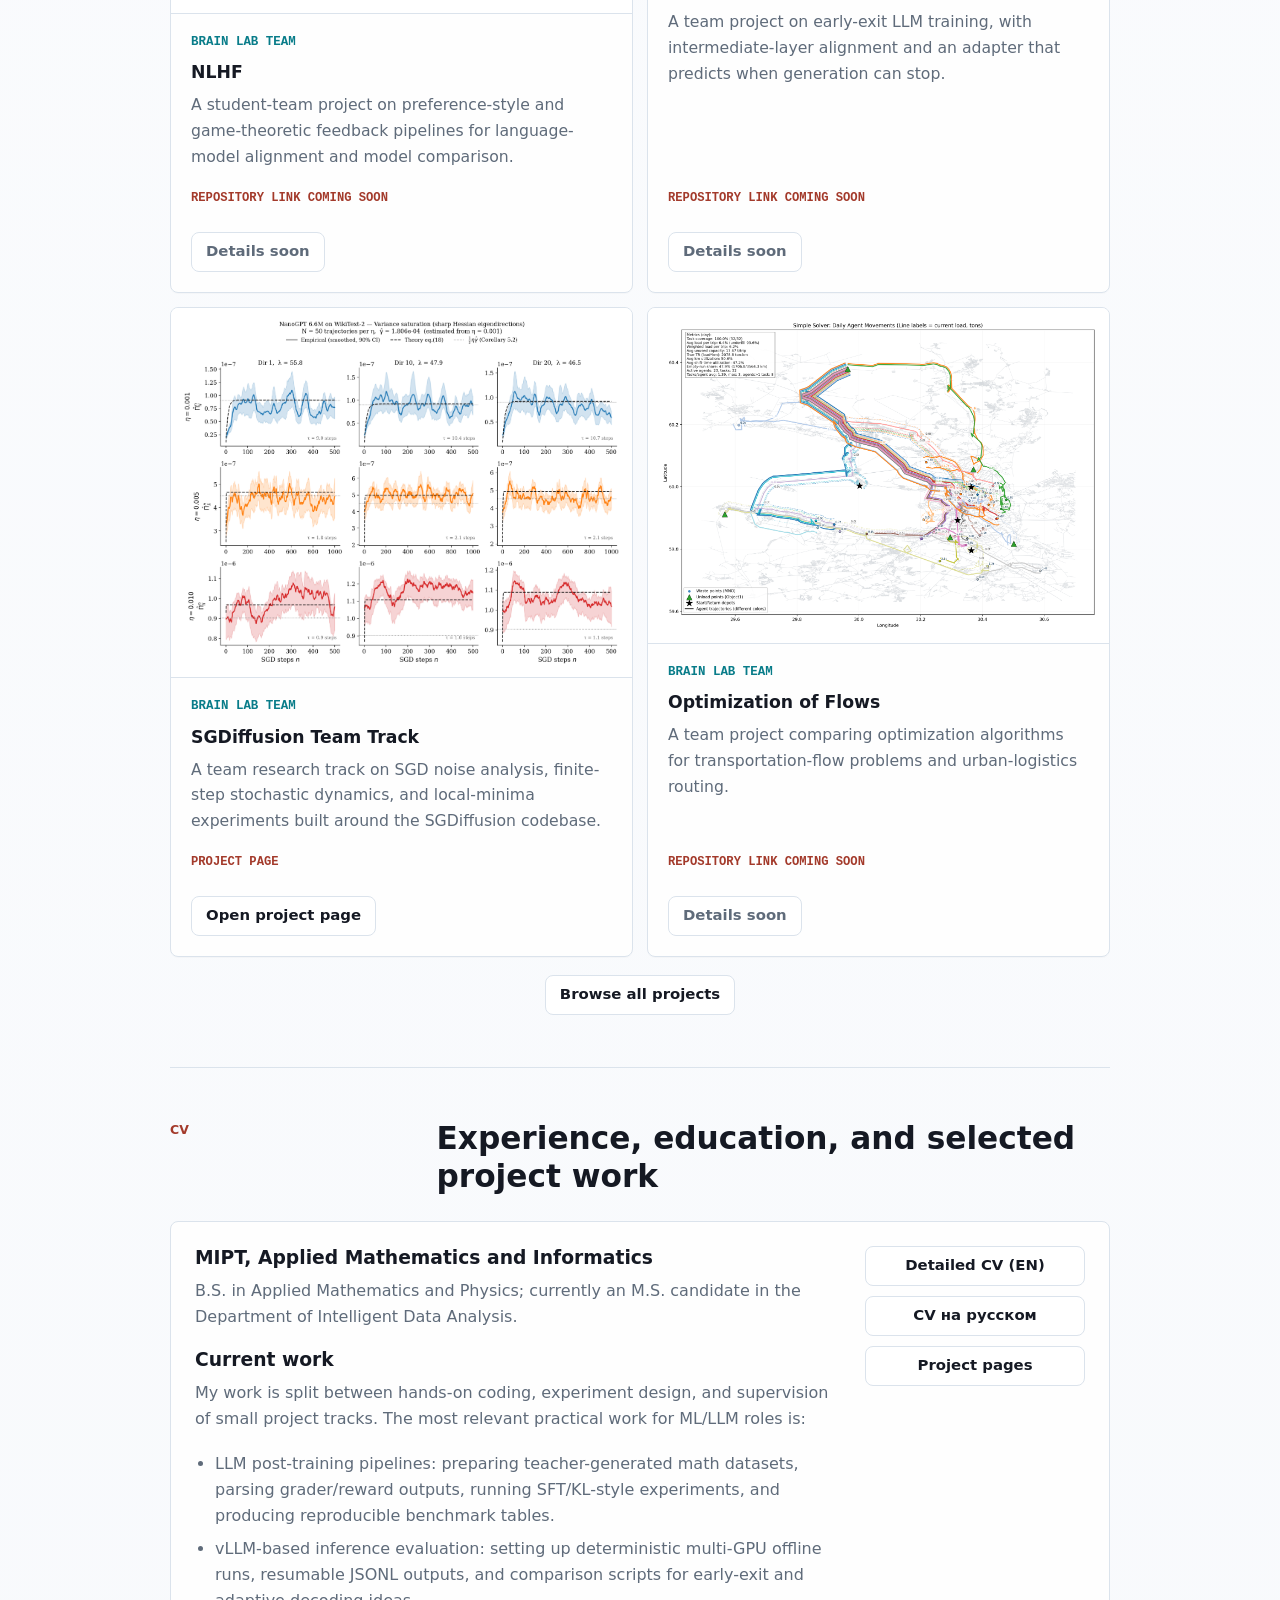
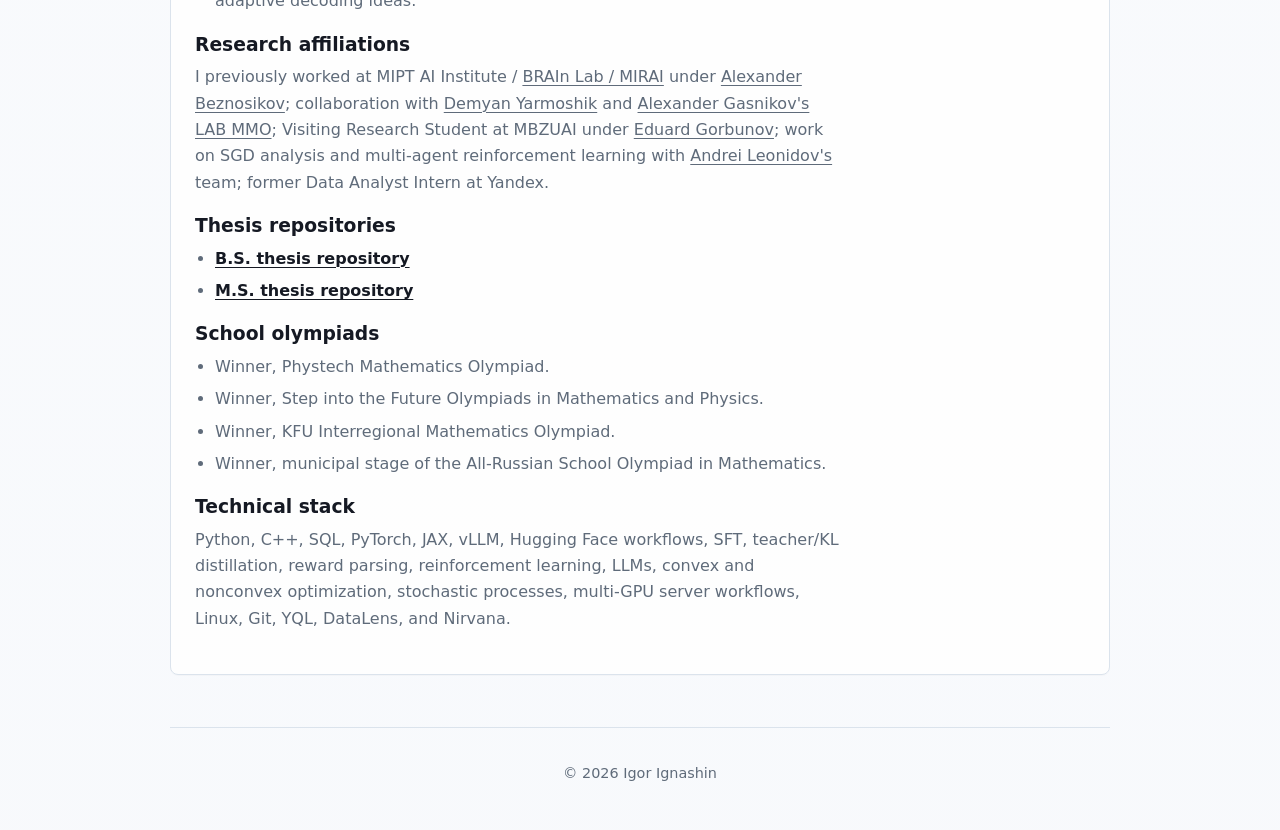
==== commit b8837d7b: "Publish bilingual CV pages" ====
--- a/index.html
+++ b/index.html
@@ -19,7 +19,7 @@
     <link rel="icon" href="figures/site-icon-16.png?v=avatar-icon-1" sizes="16x16" type="image/png">
     <link rel="apple-touch-icon" href="figures/site-icon-180.png?v=avatar-icon-1">
     <link rel="preconnect" href="https://github.com">
-    <link rel="stylesheet" href="assets/styles.css?v=talks-media-1">
+    <link rel="stylesheet" href="assets/styles.css?v=cv-bilingual-2">
   </head>
   <body>
     <header class="site-header">
@@ -29,7 +29,8 @@
           <a href="projects.html">Projects</a>
           <a href="index.html#publications">Publications</a>
           <a href="index.html#talks">Talks</a>
-          <a href="index.html#cv">CV</a>
+          <a href="cv-en.html">CV EN</a>
+          <a href="cv-ru.html">CV RU</a>
         </div>
       </nav>
     </header>
@@ -44,7 +45,7 @@
           height="136"
         >
         <h1 id="page-title">Igor Ignashin</h1>
-        <p class="profile__role">Research Lead in Machine Learning and Optimization</p>
+        <p class="profile__role">ML researcher working on optimization and LLM pipelines</p>
 
         <div class="profile__summary">
           <p>
@@ -53,24 +54,29 @@
             Department of Intelligent Data Analysis.
           </p>
           <p>
-            My work focuses on machine learning optimization, stochastic
-            dynamics of SGD, LLM post-training, SFT and teacher distillation,
-            inference acceleration, minimax optimization, and applied traffic
-            assignment.
+            My work is split between optimization research and practical ML
+            systems. On the research side, I work on SGD dynamics, minimax and
+            LMO-based optimization, and traffic-assignment models. On the
+            systems side, I build training and evaluation pipelines for LLM
+            post-training and inference experiments.
           </p>
           <p>
-            I work as a Research Lead at
+            Previously, at
+            MIPT AI Institute /
             <a href="https://miriai.org/" target="_blank" rel="noreferrer">BRAIn Lab / MIRAI</a>
             under the supervision of
             <a href="https://www.hse.ru/org/persons/444324804/" target="_blank" rel="noreferrer">Alexander Beznosikov</a>,
-            collaborate with
+            I worked on teacher-generated math data for LLM post-training,
+            reward parsing, SFT/KL-distillation experiments, benchmark
+            reporting, and offline evaluation of early-exit/adaptive decoding ideas
+            in vLLM. I also collaborate with
             <a href="https://www.hse.ru/org/persons/803294898/" target="_blank" rel="noreferrer">Demyan Yarmoshik</a>
             at
             <a href="https://labmmo.ru/" target="_blank" rel="noreferrer">LAB MMO</a>
             in
             <a href="https://ru.wikipedia.org/wiki/%D0%93%D0%B0%D1%81%D0%BD%D0%B8%D0%BA%D0%BE%D0%B2,_%D0%90%D0%BB%D0%B5%D0%BA%D1%81%D0%B0%D0%BD%D0%B4%D1%80_%D0%92%D0%BB%D0%B0%D0%B4%D0%B8%D0%BC%D0%B8%D1%80%D0%BE%D0%B2%D0%B8%D1%87" target="_blank" rel="noreferrer">Alexander Gasnikov's</a>
-            research group, and recently worked as a visiting research student
-            at MBZUAI under
+            group. I recently also worked as a visiting research student at
+            MBZUAI under
             <a href="https://scholar.google.com/citations?user=QPVriwoAAAAJ&amp;hl=ru&amp;oi=ao" target="_blank" rel="noreferrer">Eduard Gorbunov</a>.
           </p>
           <p>
@@ -89,14 +95,15 @@
           <a href="#talks">Talks</a>
           <a href="projects.html">Projects</a>
           <a href="#cv">Theses</a>
-          <a href="assets/igor_ignashin_cv.pdf?v=cv-pretrain-sft-1">CV</a>
+          <a href="cv-en.html">CV (EN)</a>
+          <a href="cv-ru.html">CV (RU)</a>
         </nav>
       </section>
 
       <section class="section" id="focus" aria-labelledby="focus-title">
         <div class="section__header">
           <p class="section__eyebrow">Research Focus</p>
-          <h2 id="focus-title">Optimization, learning dynamics, and reliable ML systems</h2>
+          <h2 id="focus-title">Optimization, stochastic dynamics, and practical ML systems</h2>
         </div>
         <div class="focus-grid" aria-label="Research focus areas">
           <article>
@@ -219,6 +226,19 @@
             <div class="talk__links">
               <a href="https://habr.com/en/articles/983138/" target="_blank" rel="noreferrer">2025 review</a>
               <a href="https://habr.com/en/articles/871802/" target="_blank" rel="noreferrer">2024 review</a>
+            </div>
+          </article>
+          <article class="talk">
+            <div class="talk__meta">Conference abstract - MIPT 2026</div>
+            <h3>Decentralized block-coordinate conditional gradient method</h3>
+            <p>
+              Abstract at the 68th All-Russian Scientific Conference of MIPT,
+              in the mathematical foundations of control section. The work
+              discusses stochastic decentralized optimization with conditional
+              gradient methods and block-coordinate Frank-Wolfe modifications.
+            </p>
+            <div class="talk__links">
+              <a href="https://conf.mipt.ru/view/conference/view_division/3655841" target="_blank" rel="noreferrer">Program</a>
             </div>
           </article>
           <article class="talk">
@@ -274,7 +294,7 @@
         <div class="project-subsection">
           <div class="project-subsection__header">
             <h3>BRAIn Lab team projects</h3>
-            <p>Projects I lead or supervise with student teams; public links are shown once the repository is ready.</p>
+            <p>Projects I have led or supervised with student teams; public links are shown once the repository is ready.</p>
           </div>
           <div class="project-grid" data-project-grid="team"></div>
         </div>
@@ -286,7 +306,7 @@
       <section class="section" id="cv" aria-labelledby="cv-title">
         <div class="section__header">
           <p class="section__eyebrow">CV</p>
-          <h2 id="cv-title">Experience and education</h2>
+          <h2 id="cv-title">Experience, education, and selected project work</h2>
         </div>
         <div class="cv-panel">
           <div class="cv-panel__content">
@@ -295,9 +315,28 @@
               B.S. in Applied Mathematics and Physics; currently an M.S.
               candidate in the Department of Intelligent Data Analysis.
             </p>
-            <h3>Research and industry</h3>
-            <p>
-              Research Lead at
+            <h3>Current work</h3>
+            <p>
+              My work is split between hands-on coding, experiment design, and
+              supervision of small project tracks. The most relevant practical
+              work for ML/LLM roles is:
+            </p>
+            <ul class="cv-list">
+              <li>
+                LLM post-training pipelines: preparing teacher-generated math
+                datasets, parsing grader/reward outputs, running SFT/KL-style
+                experiments, and producing reproducible benchmark tables.
+              </li>
+              <li>
+                vLLM-based inference evaluation: setting up deterministic
+                multi-GPU offline runs, resumable JSONL outputs, and comparison
+                scripts for early-exit and adaptive decoding ideas.
+              </li>
+            </ul>
+            <h3>Research affiliations</h3>
+            <p>
+              I previously worked at
+              MIPT AI Institute /
               <a href="https://miriai.org/" target="_blank" rel="noreferrer">BRAIn Lab / MIRAI</a>
               under
               <a href="https://www.hse.ru/org/persons/444324804/" target="_blank" rel="noreferrer">Alexander Beznosikov</a>;
@@ -308,10 +347,6 @@
               <a href="https://labmmo.ru/" target="_blank" rel="noreferrer">LAB MMO</a>;
               Visiting Research Student at MBZUAI under
               <a href="https://scholar.google.com/citations?user=QPVriwoAAAAJ&amp;hl=ru&amp;oi=ao" target="_blank" rel="noreferrer">Eduard Gorbunov</a>;
-              current work on LLM post-training and inference acceleration,
-              including Qwen/DeepScaleR teacher-SFT, RLVR/GRPO-style math
-              training, reward parsing, benchmark reporting, and vLLM
-              early-exit/adaptive decoding pipelines;
               work on SGD analysis and multi-agent reinforcement learning with
               <a href="https://scholar.google.com/citations?user=RNnvD3wAAAAJ&amp;hl=en" target="_blank" rel="noreferrer">Andrei Leonidov's</a>
               team; former Data Analyst Intern at Yandex.
@@ -338,16 +373,17 @@
             </ul>
             <h3>Technical stack</h3>
             <p>
-              Python, C++, SQL, PyTorch, JAX, vLLM, TRL, Hugging Face workflows,
-              SFT, teacher distillation, RLVR/GRPO-style training,
+              Python, C++, SQL, PyTorch, JAX, vLLM, Hugging Face workflows,
+              SFT, teacher/KL distillation, reward parsing,
               reinforcement learning, LLMs, convex and nonconvex optimization,
               stochastic processes, multi-GPU server workflows, Linux, Git,
               YQL, DataLens, and Nirvana.
             </p>
           </div>
           <div class="cv-panel__actions" aria-label="CV actions">
-            <a href="assets/igor_ignashin_cv.pdf?v=cv-pretrain-sft-1">Download CV</a>
-            <a href="my_files/english_cv.tex">LaTeX source</a>
+            <a href="cv-en.html">Detailed CV (EN)</a>
+            <a href="cv-ru.html">CV на русском</a>
+            <a href="projects.html">Project pages</a>
           </div>
         </div>
       </section>
@@ -356,7 +392,7 @@
     <footer class="site-footer">
       <p>&copy; 2026 Igor Ignashin</p>
     </footer>
-    <script src="assets/project-data.js?v=ridiculous-openreview-1"></script>
-    <script src="assets/project-page.js?v=ridiculous-openreview-1"></script>
+    <script src="assets/project-data.js?v=project-copy-2"></script>
+    <script src="assets/project-page.js?v=project-copy-2"></script>
   </body>
 </html>
--- a/assets/styles.css
+++ b/assets/styles.css
@@ -651,6 +651,87 @@
   width: 100%;
 }
 
+.lang-switch {
+  display: flex;
+  flex-wrap: wrap;
+  gap: 10px;
+  margin-top: 18px;
+}
+
+.note-card,
+.cv-entry {
+  border: 1px solid var(--border);
+  border-radius: var(--radius);
+  background: rgb(255 255 255 / 0.82);
+  box-shadow: 0 1px 0 rgb(21 25 35 / 0.02);
+}
+
+.note-card {
+  padding: 20px;
+}
+
+.note-card p + p {
+  margin-top: 12px;
+}
+
+.cv-entry-list {
+  display: grid;
+  gap: 14px;
+}
+
+.cv-entry {
+  padding: 20px;
+}
+
+.cv-entry__meta {
+  margin-bottom: 10px;
+  color: var(--accent-warm);
+  font-family: ui-monospace, SFMono-Regular, Menlo, Monaco, Consolas, monospace;
+  font-size: 0.76rem;
+  font-weight: 800;
+  text-transform: uppercase;
+}
+
+.cv-entry h4 {
+  margin: 0 0 6px;
+  font-size: 0.98rem;
+  line-height: 1.3;
+}
+
+.cv-entry p,
+.cv-entry li {
+  color: var(--muted);
+}
+
+.cv-entry p,
+.cv-entry ul {
+  margin: 0;
+}
+
+.cv-entry ul {
+  padding-left: 20px;
+}
+
+.cv-entry li + li {
+  margin-top: 6px;
+}
+
+.cv-entry__projects {
+  display: grid;
+  gap: 12px;
+  margin-top: 14px;
+}
+
+.cv-entry__project {
+  padding-top: 12px;
+  border-top: 1px solid var(--border);
+}
+
+.cv-entry__project:first-child {
+  padding-top: 0;
+  border-top: 0;
+}
+
 .site-footer {
   width: min(100% - 32px, 940px);
   margin: 0 auto;
@@ -689,6 +770,8 @@
   .focus-grid article,
   .project-card,
   .cv-panel,
+  .note-card,
+  .cv-entry,
   .publication,
   .talk,
   .link-bar a,
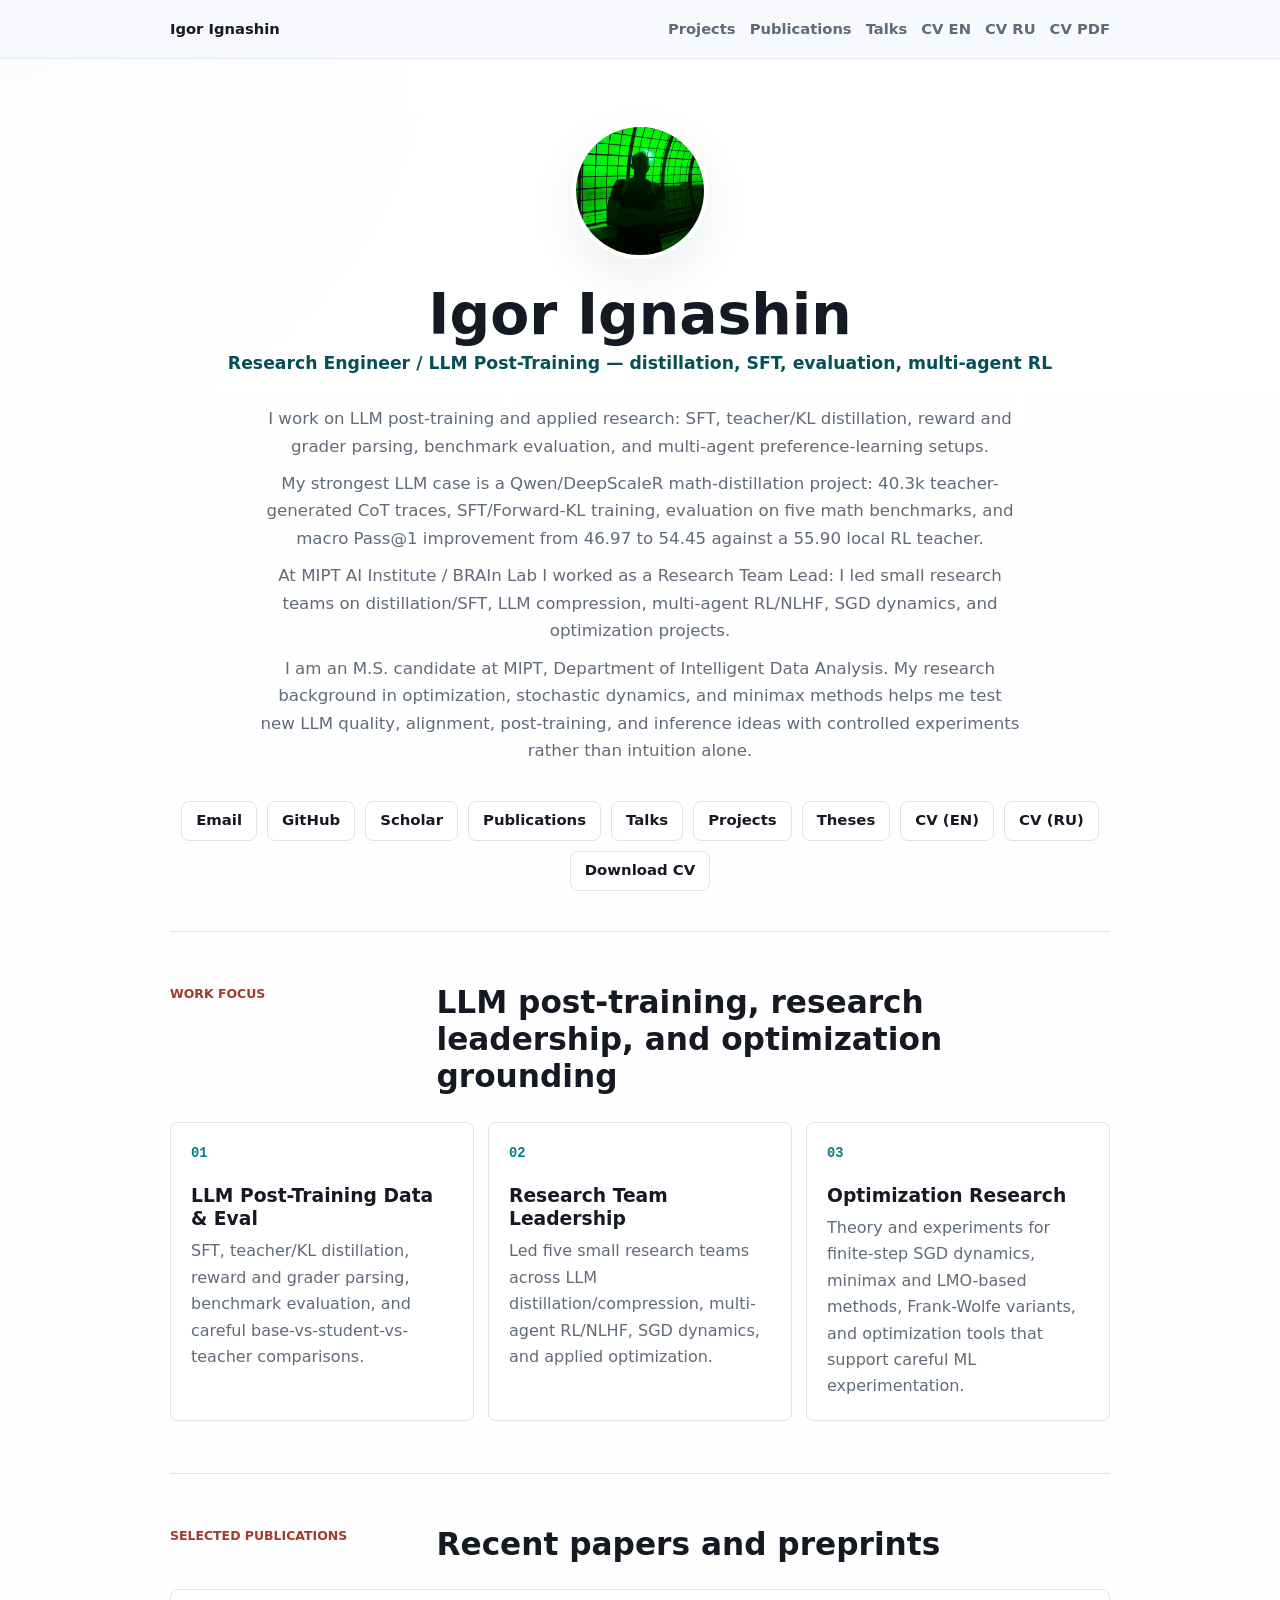
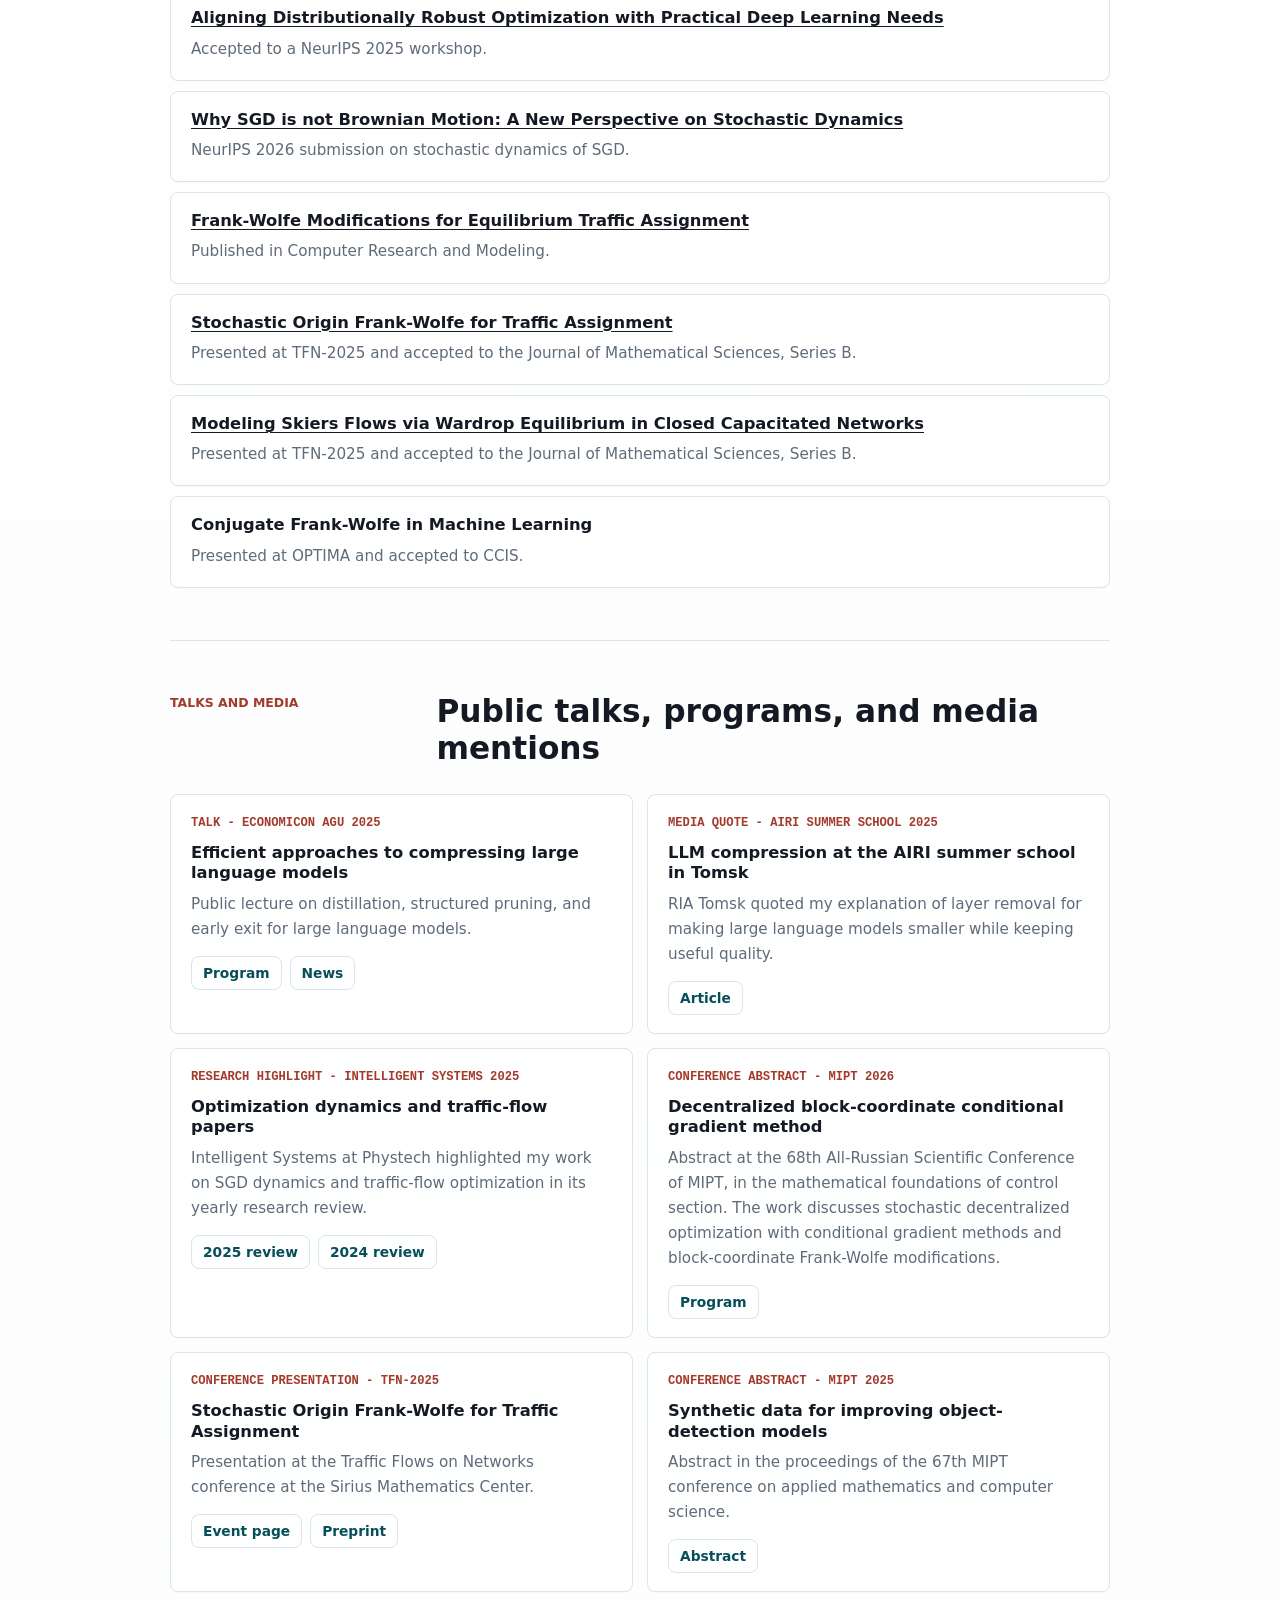
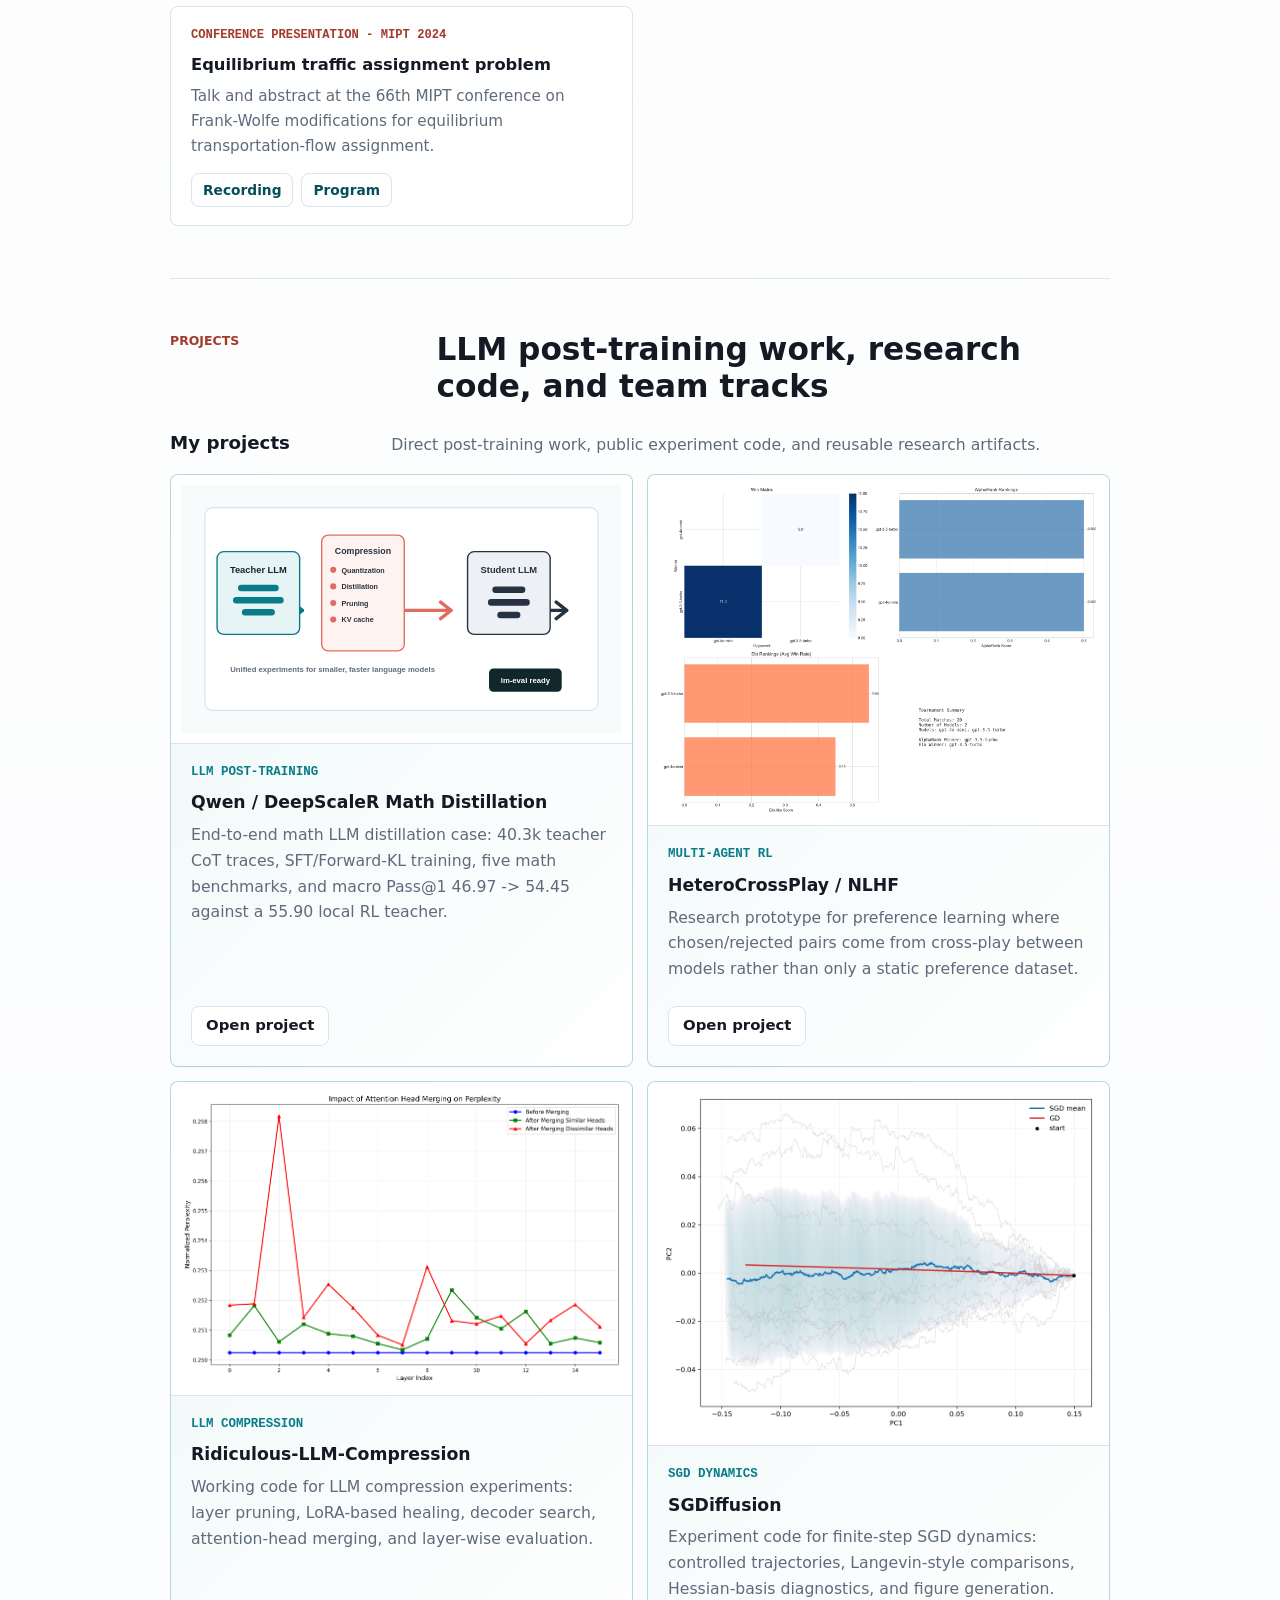
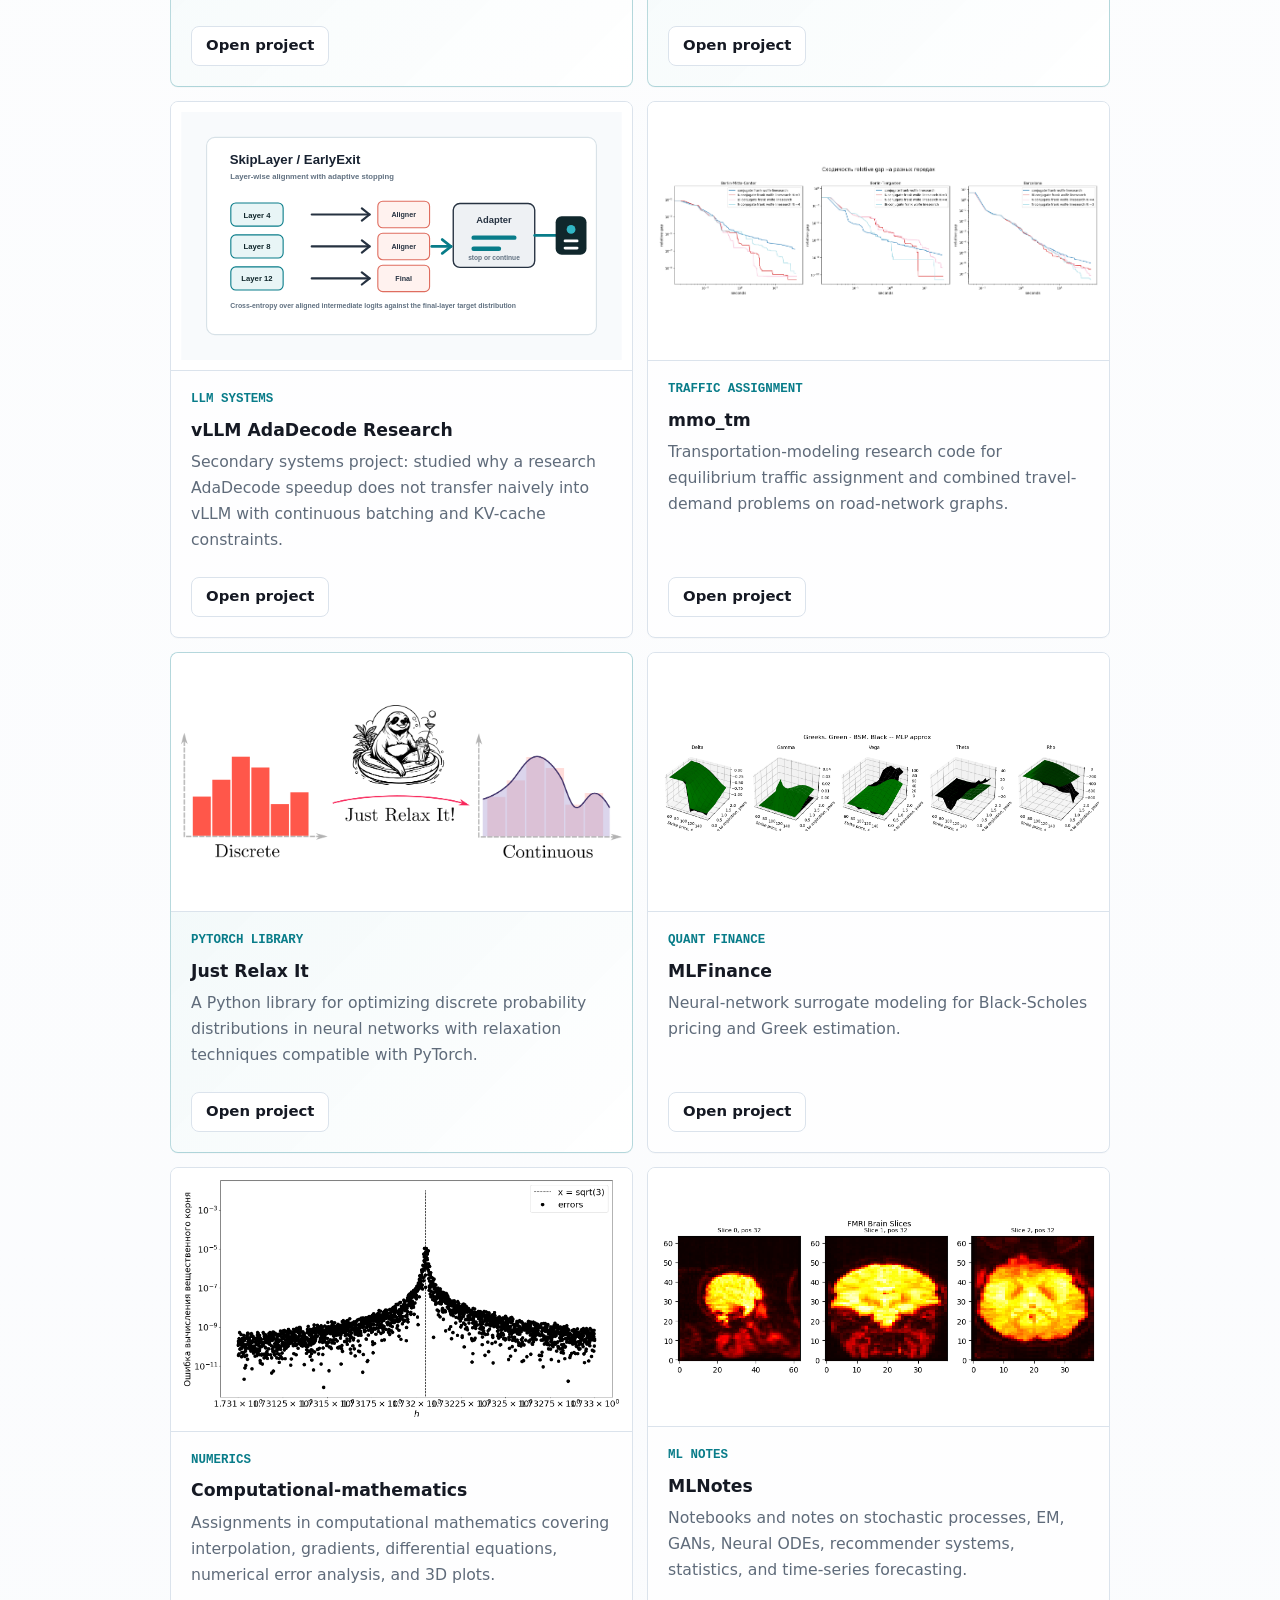
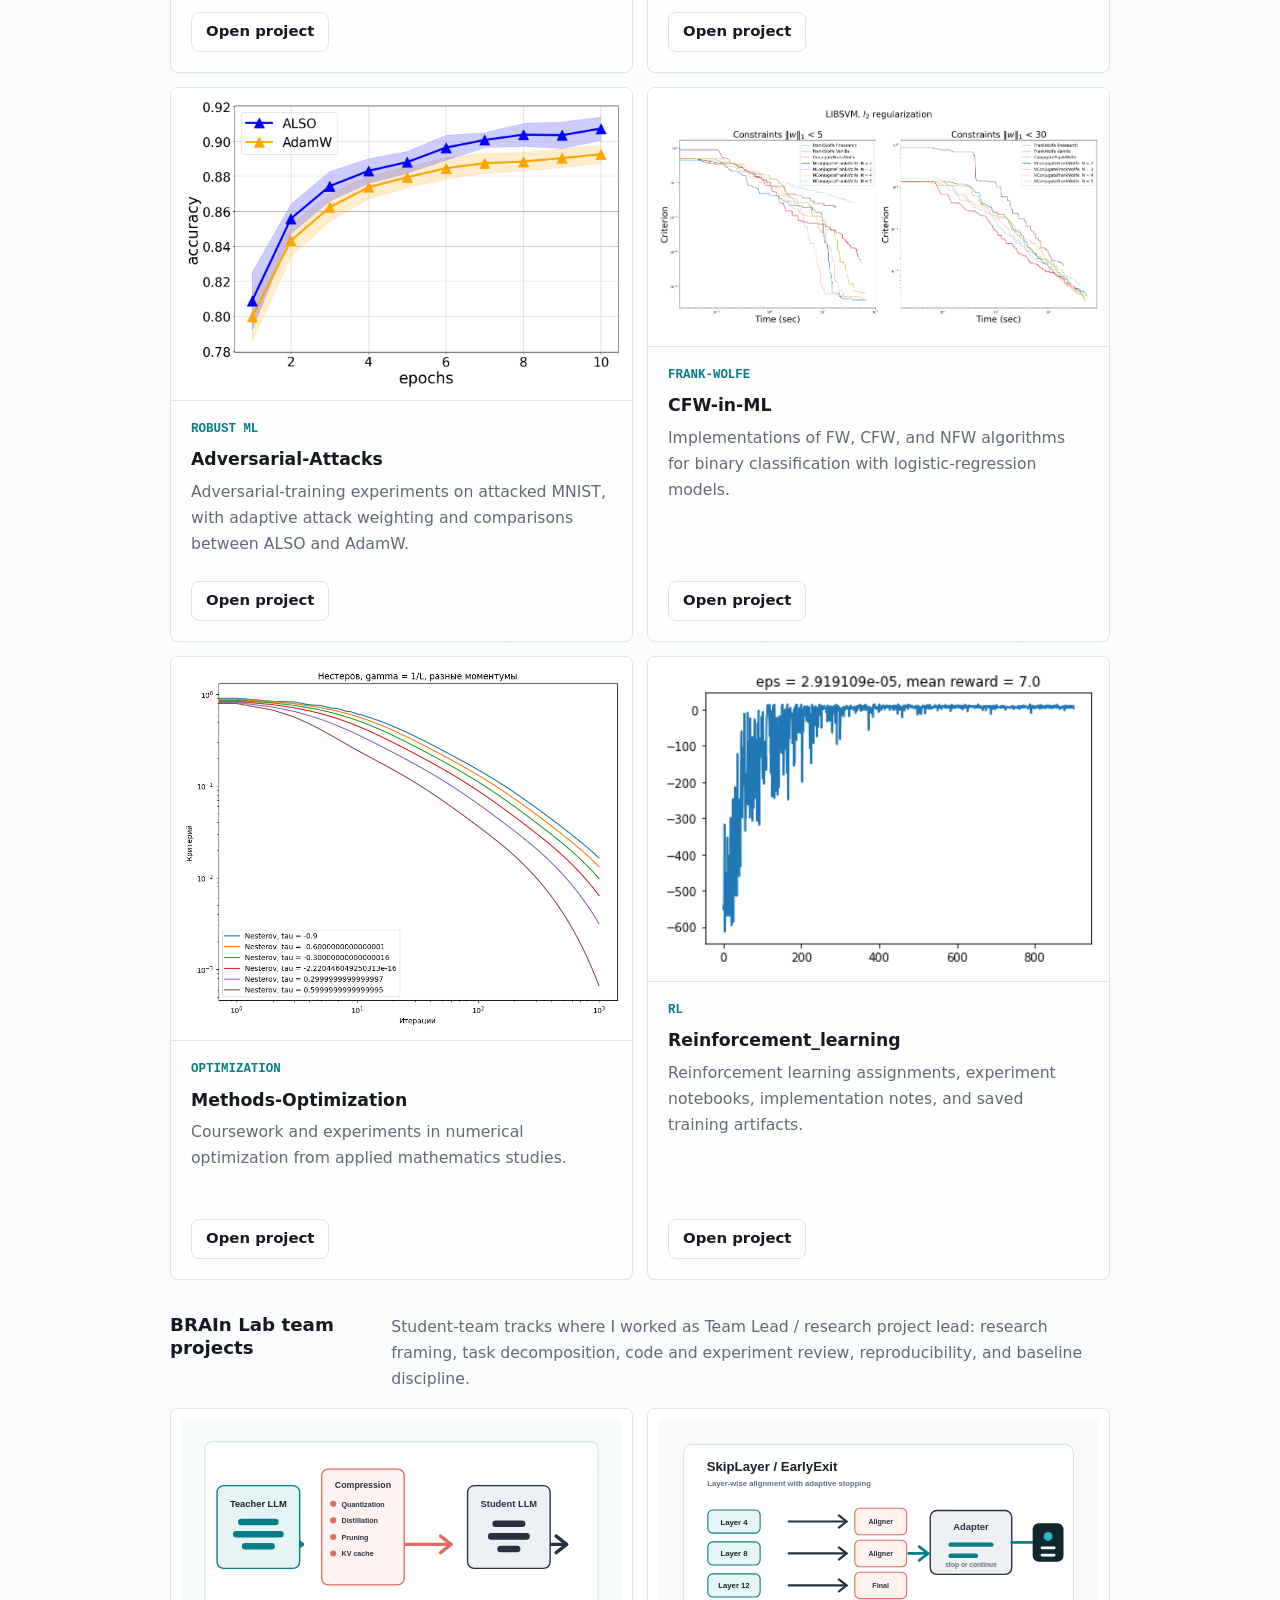
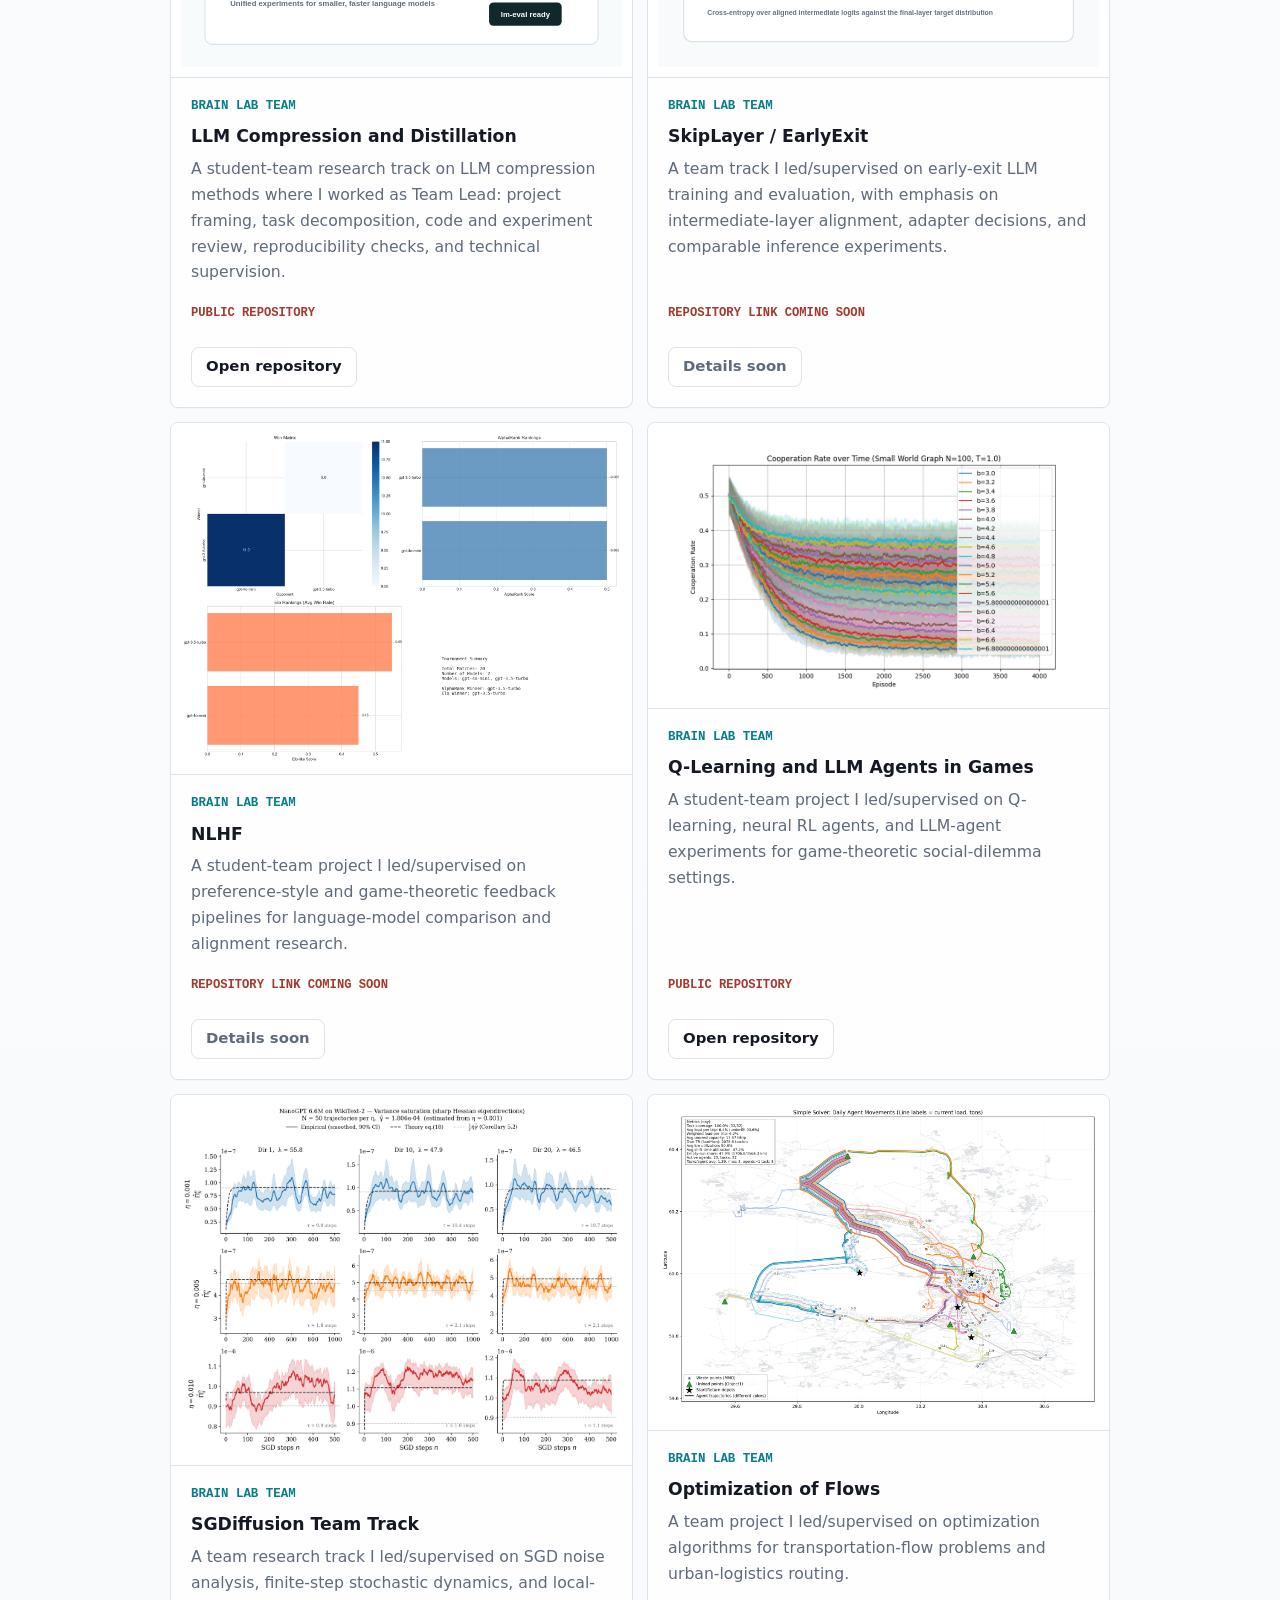
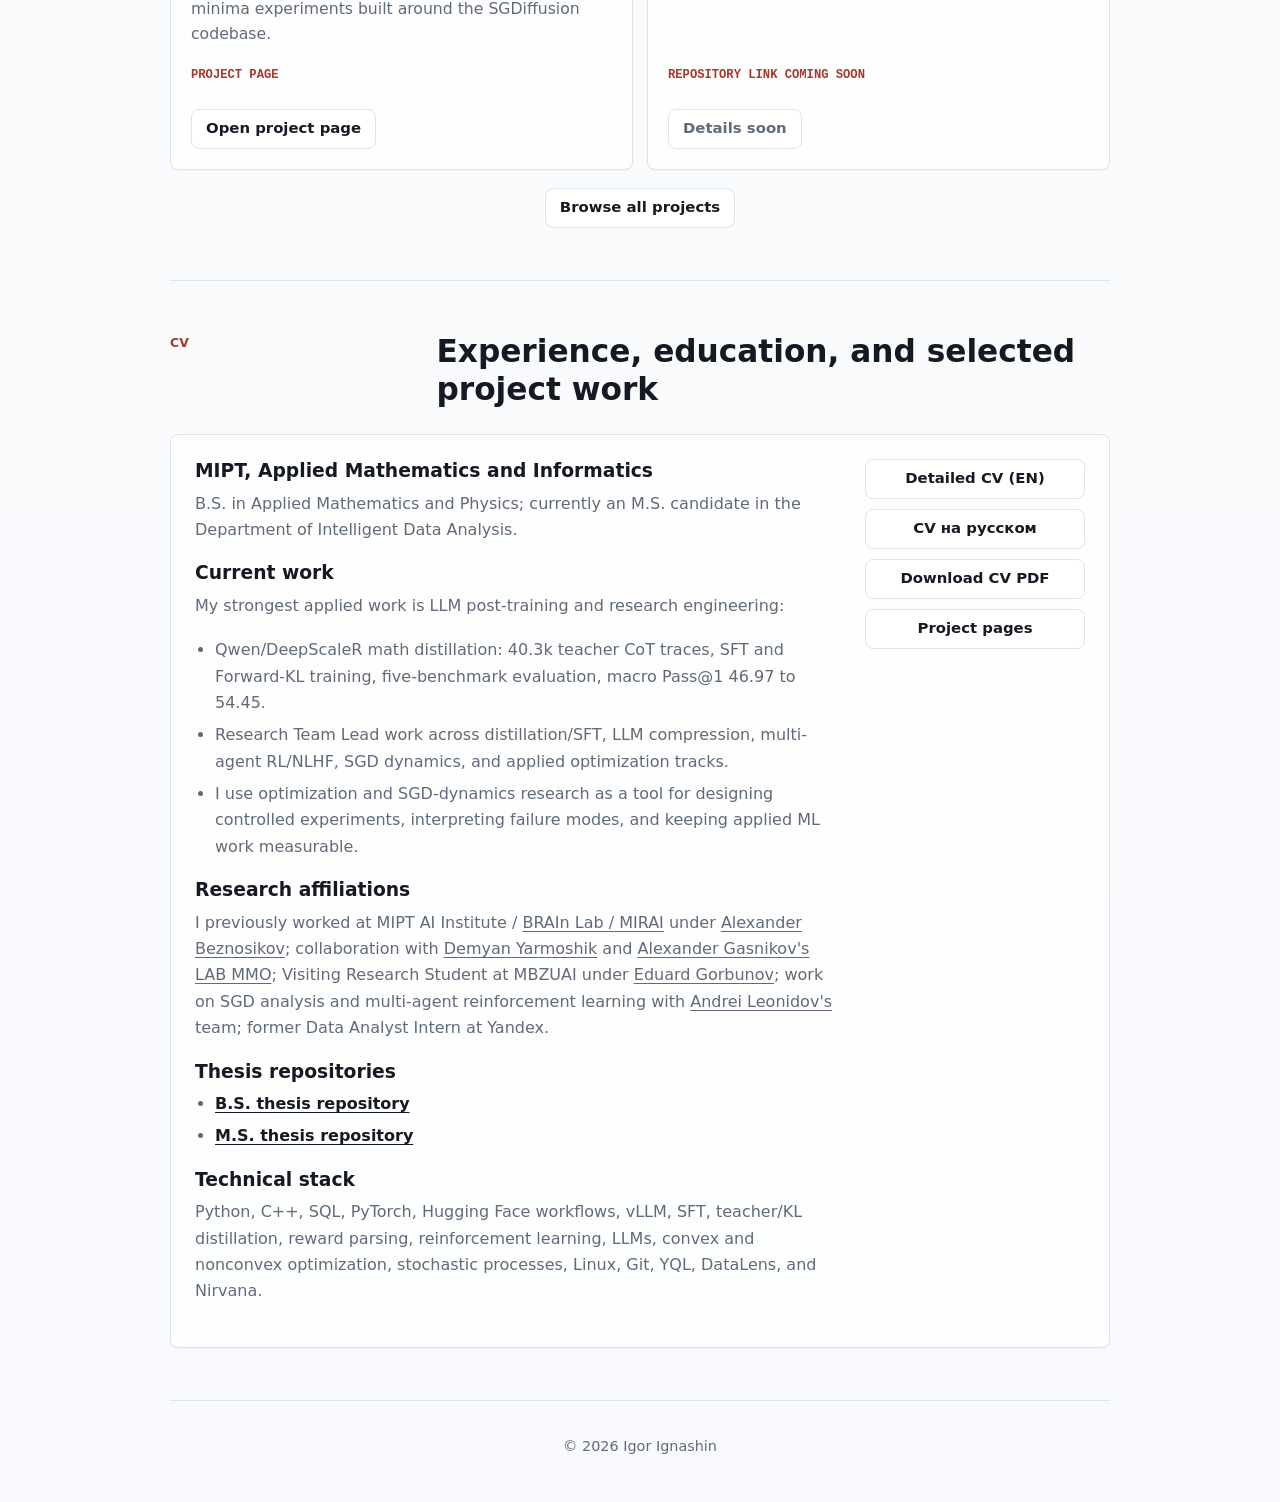
==== commit b567ca33: "Refocus profile on LLM post-training" ====
--- a/index.html
+++ b/index.html
@@ -6,12 +6,12 @@
     <title>Igor Ignashin</title>
     <meta
       name="description"
-      content="Personal page of Igor Ignashin: LLM post-training, SFT, inference acceleration, machine learning optimization, stochastic dynamics, and applied optimization projects."
+      content="Personal page of Igor Ignashin: research engineering for LLM post-training, distillation, SFT, multi-agent RL, evaluation, and optimization research."
     >
     <meta property="og:title" content="Igor Ignashin">
     <meta
       property="og:description"
-      content="ML and optimization researcher working on LLM post-training, SFT, inference acceleration, and stochastic optimization."
+      content="Research Engineer focused on LLM post-training, distillation, SFT, multi-agent RL, evaluation, and optimization research."
     >
     <meta property="og:type" content="website">
     <meta property="og:image" content="https://thunderstormxx.github.io/PersonalPage/figures/profile.png">
@@ -19,7 +19,7 @@
     <link rel="icon" href="figures/site-icon-16.png?v=avatar-icon-1" sizes="16x16" type="image/png">
     <link rel="apple-touch-icon" href="figures/site-icon-180.png?v=avatar-icon-1">
     <link rel="preconnect" href="https://github.com">
-    <link rel="stylesheet" href="assets/styles.css?v=cv-bilingual-2">
+    <link rel="stylesheet" href="assets/styles.css?v=posttraining-3">
   </head>
   <body>
     <header class="site-header">
@@ -31,6 +31,7 @@
           <a href="index.html#talks">Talks</a>
           <a href="cv-en.html">CV EN</a>
           <a href="cv-ru.html">CV RU</a>
+          <a href="assets/igor_ignashin_cv.pdf" download="Igor_Ignashin_CV.pdf">CV PDF</a>
         </div>
       </nav>
     </header>
@@ -45,45 +46,31 @@
           height="136"
         >
         <h1 id="page-title">Igor Ignashin</h1>
-        <p class="profile__role">ML researcher working on optimization and LLM pipelines</p>
+        <p class="profile__role">Research Engineer / LLM Post-Training — distillation, SFT, evaluation, multi-agent RL</p>
 
         <div class="profile__summary">
           <p>
-            I am an M.S. candidate at the Moscow Institute of Physics and
-            Technology (MIPT), Faculty of Applied Mathematics and Informatics,
-            Department of Intelligent Data Analysis.
+            I work on LLM post-training and applied research: SFT,
+            teacher/KL distillation, reward and grader parsing, benchmark
+            evaluation, and multi-agent preference-learning setups.
           </p>
           <p>
-            My work is split between optimization research and practical ML
-            systems. On the research side, I work on SGD dynamics, minimax and
-            LMO-based optimization, and traffic-assignment models. On the
-            systems side, I build training and evaluation pipelines for LLM
-            post-training and inference experiments.
+            My strongest LLM case is a Qwen/DeepScaleR math-distillation
+            project: 40.3k teacher-generated CoT traces, SFT/Forward-KL
+            training, evaluation on five math benchmarks, and macro Pass@1
+            improvement from 46.97 to 54.45 against a 55.90 local RL teacher.
           </p>
           <p>
-            Previously, at
-            MIPT AI Institute /
-            <a href="https://miriai.org/" target="_blank" rel="noreferrer">BRAIn Lab / MIRAI</a>
-            under the supervision of
-            <a href="https://www.hse.ru/org/persons/444324804/" target="_blank" rel="noreferrer">Alexander Beznosikov</a>,
-            I worked on teacher-generated math data for LLM post-training,
-            reward parsing, SFT/KL-distillation experiments, benchmark
-            reporting, and offline evaluation of early-exit/adaptive decoding ideas
-            in vLLM. I also collaborate with
-            <a href="https://www.hse.ru/org/persons/803294898/" target="_blank" rel="noreferrer">Demyan Yarmoshik</a>
-            at
-            <a href="https://labmmo.ru/" target="_blank" rel="noreferrer">LAB MMO</a>
-            in
-            <a href="https://ru.wikipedia.org/wiki/%D0%93%D0%B0%D1%81%D0%BD%D0%B8%D0%BA%D0%BE%D0%B2,_%D0%90%D0%BB%D0%B5%D0%BA%D1%81%D0%B0%D0%BD%D0%B4%D1%80_%D0%92%D0%BB%D0%B0%D0%B4%D0%B8%D0%BC%D0%B8%D1%80%D0%BE%D0%B2%D0%B8%D1%87" target="_blank" rel="noreferrer">Alexander Gasnikov's</a>
-            group. I recently also worked as a visiting research student at
-            MBZUAI under
-            <a href="https://scholar.google.com/citations?user=QPVriwoAAAAJ&amp;hl=ru&amp;oi=ao" target="_blank" rel="noreferrer">Eduard Gorbunov</a>.
+            At MIPT AI Institute / BRAIn Lab I worked as a Research Team Lead:
+            I led small research teams on distillation/SFT, LLM compression,
+            multi-agent RL/NLHF, SGD dynamics, and optimization projects.
           </p>
           <p>
-            I also collaborate on SGD analysis and multi-agent reinforcement
-            learning with
-            <a href="https://scholar.google.com/citations?user=RNnvD3wAAAAJ&amp;hl=en" target="_blank" rel="noreferrer">Andrei Leonidov's</a>
-            team.
+            I am an M.S. candidate at MIPT, Department of Intelligent Data
+            Analysis. My research background in optimization, stochastic
+            dynamics, and minimax methods helps me test new LLM quality,
+            alignment, post-training, and inference ideas with controlled
+            experiments rather than intuition alone.
           </p>
         </div>
 
@@ -97,38 +84,40 @@
           <a href="#cv">Theses</a>
           <a href="cv-en.html">CV (EN)</a>
           <a href="cv-ru.html">CV (RU)</a>
+          <a href="assets/igor_ignashin_cv.pdf" download="Igor_Ignashin_CV.pdf">Download CV</a>
         </nav>
       </section>
 
       <section class="section" id="focus" aria-labelledby="focus-title">
         <div class="section__header">
-          <p class="section__eyebrow">Research Focus</p>
-          <h2 id="focus-title">Optimization, stochastic dynamics, and practical ML systems</h2>
+          <p class="section__eyebrow">Work Focus</p>
+          <h2 id="focus-title">LLM post-training, research leadership, and optimization grounding</h2>
         </div>
         <div class="focus-grid" aria-label="Research focus areas">
           <article>
             <span>01</span>
-            <h3>Optimization Theory</h3>
-            <p>
-              Convergence analysis for minimax and LMO-based methods, including
-              Frank-Wolfe variants and optimizers used in deep learning.
+            <h3>LLM Post-Training Data &amp; Eval</h3>
+            <p>
+              SFT, teacher/KL distillation, reward and grader parsing,
+              benchmark evaluation, and careful base-vs-student-vs-teacher
+              comparisons.
             </p>
           </article>
           <article>
             <span>02</span>
-            <h3>Stochastic Dynamics</h3>
-            <p>
-              Experiments and theory for finite-step SGD dynamics beyond
-              Brownian-motion approximations and standard Langevin models.
+            <h3>Research Team Leadership</h3>
+            <p>
+              Led five small research teams across LLM distillation/compression,
+              multi-agent RL/NLHF, SGD dynamics, and applied optimization.
             </p>
           </article>
           <article>
             <span>03</span>
-            <h3>LLM Efficiency</h3>
-            <p>
-              Post-training and efficiency projects on SFT, teacher
-              distillation, pruning, early exit, multi-agent RL, and LLM
-              training dynamics.
+            <h3>Optimization Research</h3>
+            <p>
+              Theory and experiments for finite-step SGD dynamics, minimax and
+              LMO-based methods, Frank-Wolfe variants, and optimization tools
+              that support careful ML experimentation.
             </p>
           </article>
         </div>
@@ -282,19 +271,19 @@
       <section class="section" id="projects" aria-labelledby="projects-title">
         <div class="section__header">
           <p class="section__eyebrow">Projects</p>
-          <h2 id="projects-title">My work and team research</h2>
+          <h2 id="projects-title">LLM post-training work, research code, and team tracks</h2>
         </div>
         <div class="project-subsection">
           <div class="project-subsection__header">
             <h3>My projects</h3>
-            <p>Research and engineering projects where I am the main author or a direct contributor.</p>
+            <p>Direct post-training work, public experiment code, and reusable research artifacts.</p>
           </div>
           <div class="project-grid" data-project-grid="personal"></div>
         </div>
         <div class="project-subsection">
           <div class="project-subsection__header">
             <h3>BRAIn Lab team projects</h3>
-            <p>Projects I have led or supervised with student teams; public links are shown once the repository is ready.</p>
+            <p>Student-team tracks where I worked as Team Lead / research project lead: research framing, task decomposition, code and experiment review, reproducibility, and baseline discipline.</p>
           </div>
           <div class="project-grid" data-project-grid="team"></div>
         </div>
@@ -317,20 +306,24 @@
             </p>
             <h3>Current work</h3>
             <p>
-              My work is split between hands-on coding, experiment design, and
-              supervision of small project tracks. The most relevant practical
-              work for ML/LLM roles is:
+              My strongest applied work is LLM post-training and research
+              engineering:
             </p>
             <ul class="cv-list">
               <li>
-                LLM post-training pipelines: preparing teacher-generated math
-                datasets, parsing grader/reward outputs, running SFT/KL-style
-                experiments, and producing reproducible benchmark tables.
-              </li>
-              <li>
-                vLLM-based inference evaluation: setting up deterministic
-                multi-GPU offline runs, resumable JSONL outputs, and comparison
-                scripts for early-exit and adaptive decoding ideas.
+                Qwen/DeepScaleR math distillation: 40.3k teacher CoT traces,
+                SFT and Forward-KL training, five-benchmark evaluation, macro
+                Pass@1 46.97 to 54.45.
+              </li>
+              <li>
+                Research Team Lead work across distillation/SFT, LLM
+                compression, multi-agent RL/NLHF, SGD dynamics, and applied
+                optimization tracks.
+              </li>
+              <li>
+                I use optimization and SGD-dynamics research as a tool for
+                designing controlled experiments, interpreting failure modes,
+                and keeping applied ML work measurable.
               </li>
             </ul>
             <h3>Research affiliations</h3>
@@ -364,25 +357,18 @@
                 </a>
               </li>
             </ul>
-            <h3>School olympiads</h3>
-            <ul class="cv-list">
-              <li>Winner, Phystech Mathematics Olympiad.</li>
-              <li>Winner, Step into the Future Olympiads in Mathematics and Physics.</li>
-              <li>Winner, KFU Interregional Mathematics Olympiad.</li>
-              <li>Winner, municipal stage of the All-Russian School Olympiad in Mathematics.</li>
-            </ul>
             <h3>Technical stack</h3>
             <p>
-              Python, C++, SQL, PyTorch, JAX, vLLM, Hugging Face workflows,
-              SFT, teacher/KL distillation, reward parsing,
-              reinforcement learning, LLMs, convex and nonconvex optimization,
-              stochastic processes, multi-GPU server workflows, Linux, Git,
-              YQL, DataLens, and Nirvana.
+              Python, C++, SQL, PyTorch, Hugging Face workflows, vLLM,
+              SFT, teacher/KL distillation, reward parsing, reinforcement
+              learning, LLMs, convex and nonconvex optimization, stochastic
+              processes, Linux, Git, YQL, DataLens, and Nirvana.
             </p>
           </div>
           <div class="cv-panel__actions" aria-label="CV actions">
             <a href="cv-en.html">Detailed CV (EN)</a>
             <a href="cv-ru.html">CV на русском</a>
+            <a href="assets/igor_ignashin_cv.pdf" download="Igor_Ignashin_CV.pdf">Download CV PDF</a>
             <a href="projects.html">Project pages</a>
           </div>
         </div>
@@ -392,7 +378,7 @@
     <footer class="site-footer">
       <p>&copy; 2026 Igor Ignashin</p>
     </footer>
-    <script src="assets/project-data.js?v=project-copy-2"></script>
-    <script src="assets/project-page.js?v=project-copy-2"></script>
+    <script src="assets/project-data.js?v=posttraining-3"></script>
+    <script src="assets/project-page.js?v=posttraining-3"></script>
   </body>
 </html>
--- a/assets/styles.css
+++ b/assets/styles.css
@@ -201,6 +201,15 @@
   color: #ffffff;
 }
 
+.button-link--download {
+  border-color: rgb(163 58 43 / 0.32);
+  color: var(--accent-warm);
+}
+
+.button-link--download:hover {
+  color: var(--accent-warm);
+}
+
 .section {
   scroll-margin-top: 78px;
   padding: 52px 0;
@@ -672,6 +681,16 @@
 
 .note-card p + p {
   margin-top: 12px;
+}
+
+.note-card ul {
+  margin: 14px 0 0;
+  padding-left: 20px;
+  color: var(--muted);
+}
+
+.note-card li + li {
+  margin-top: 6px;
 }
 
 .cv-entry-list {
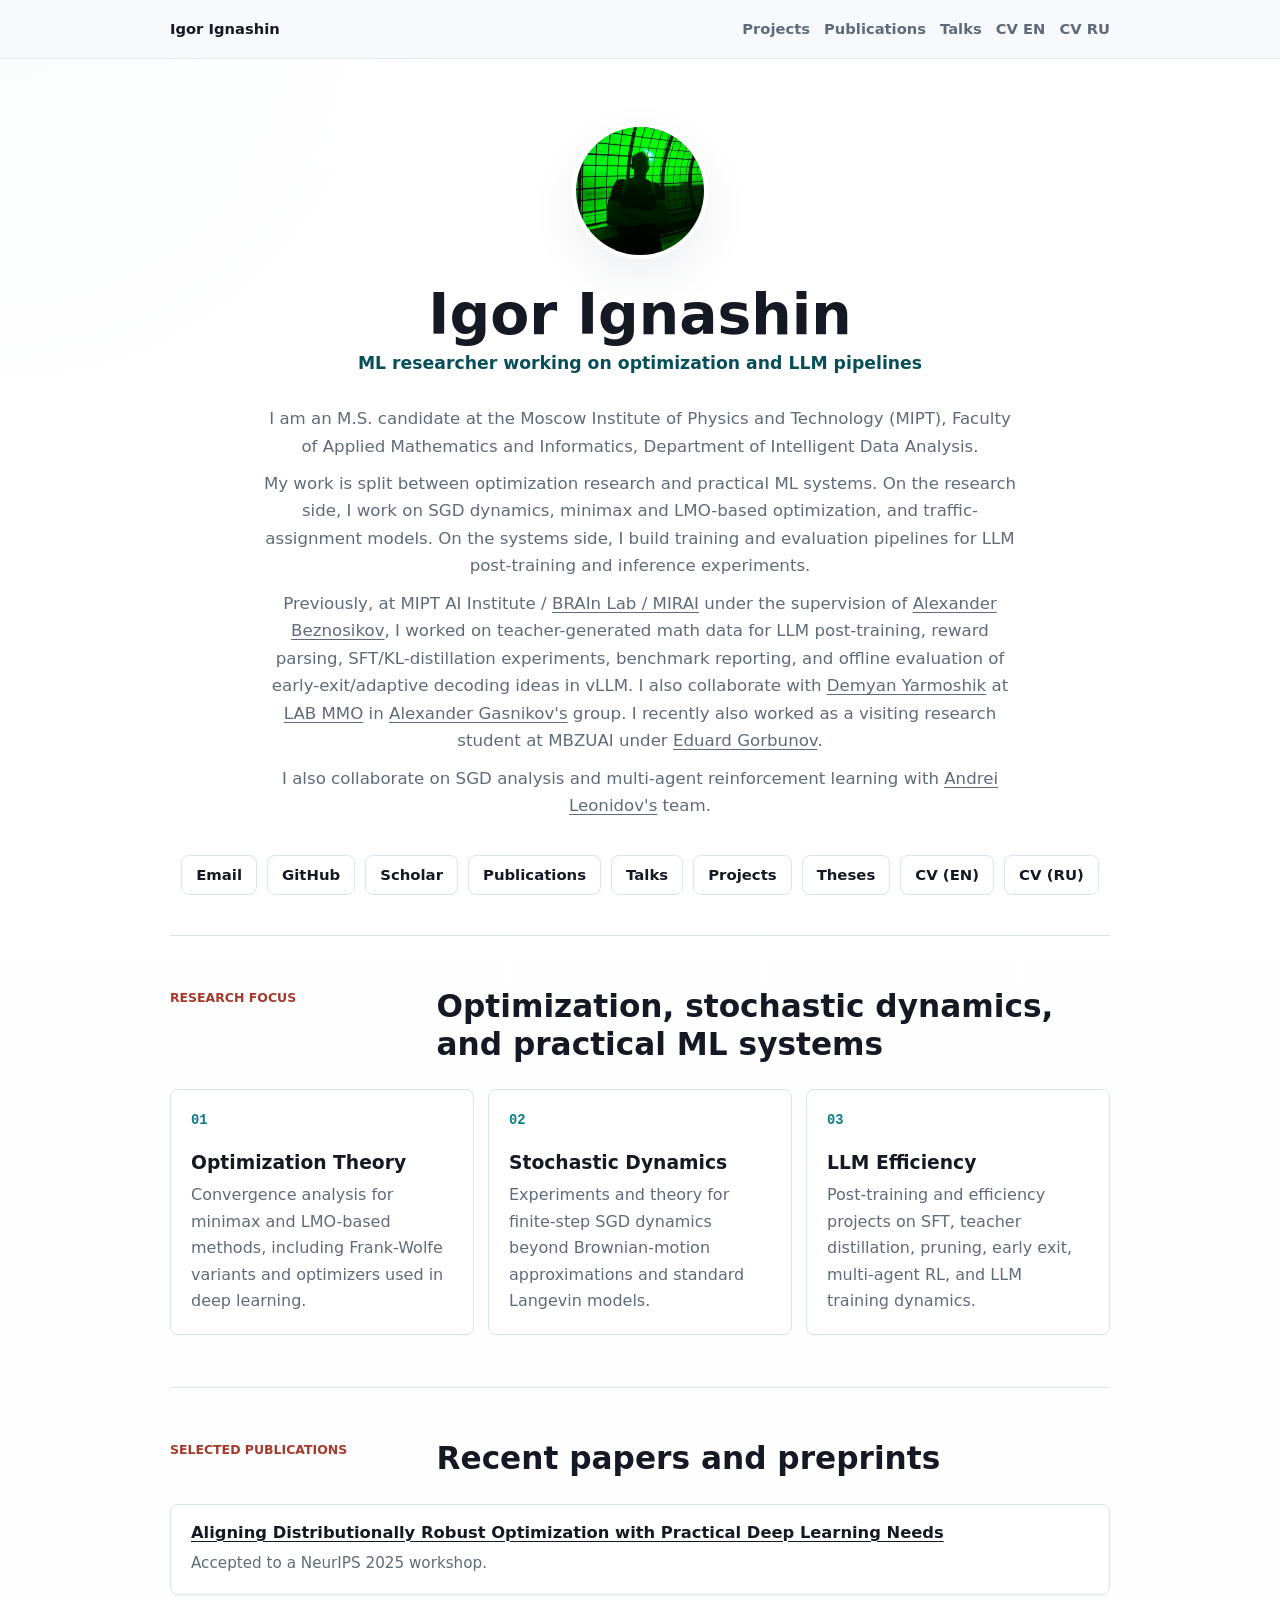
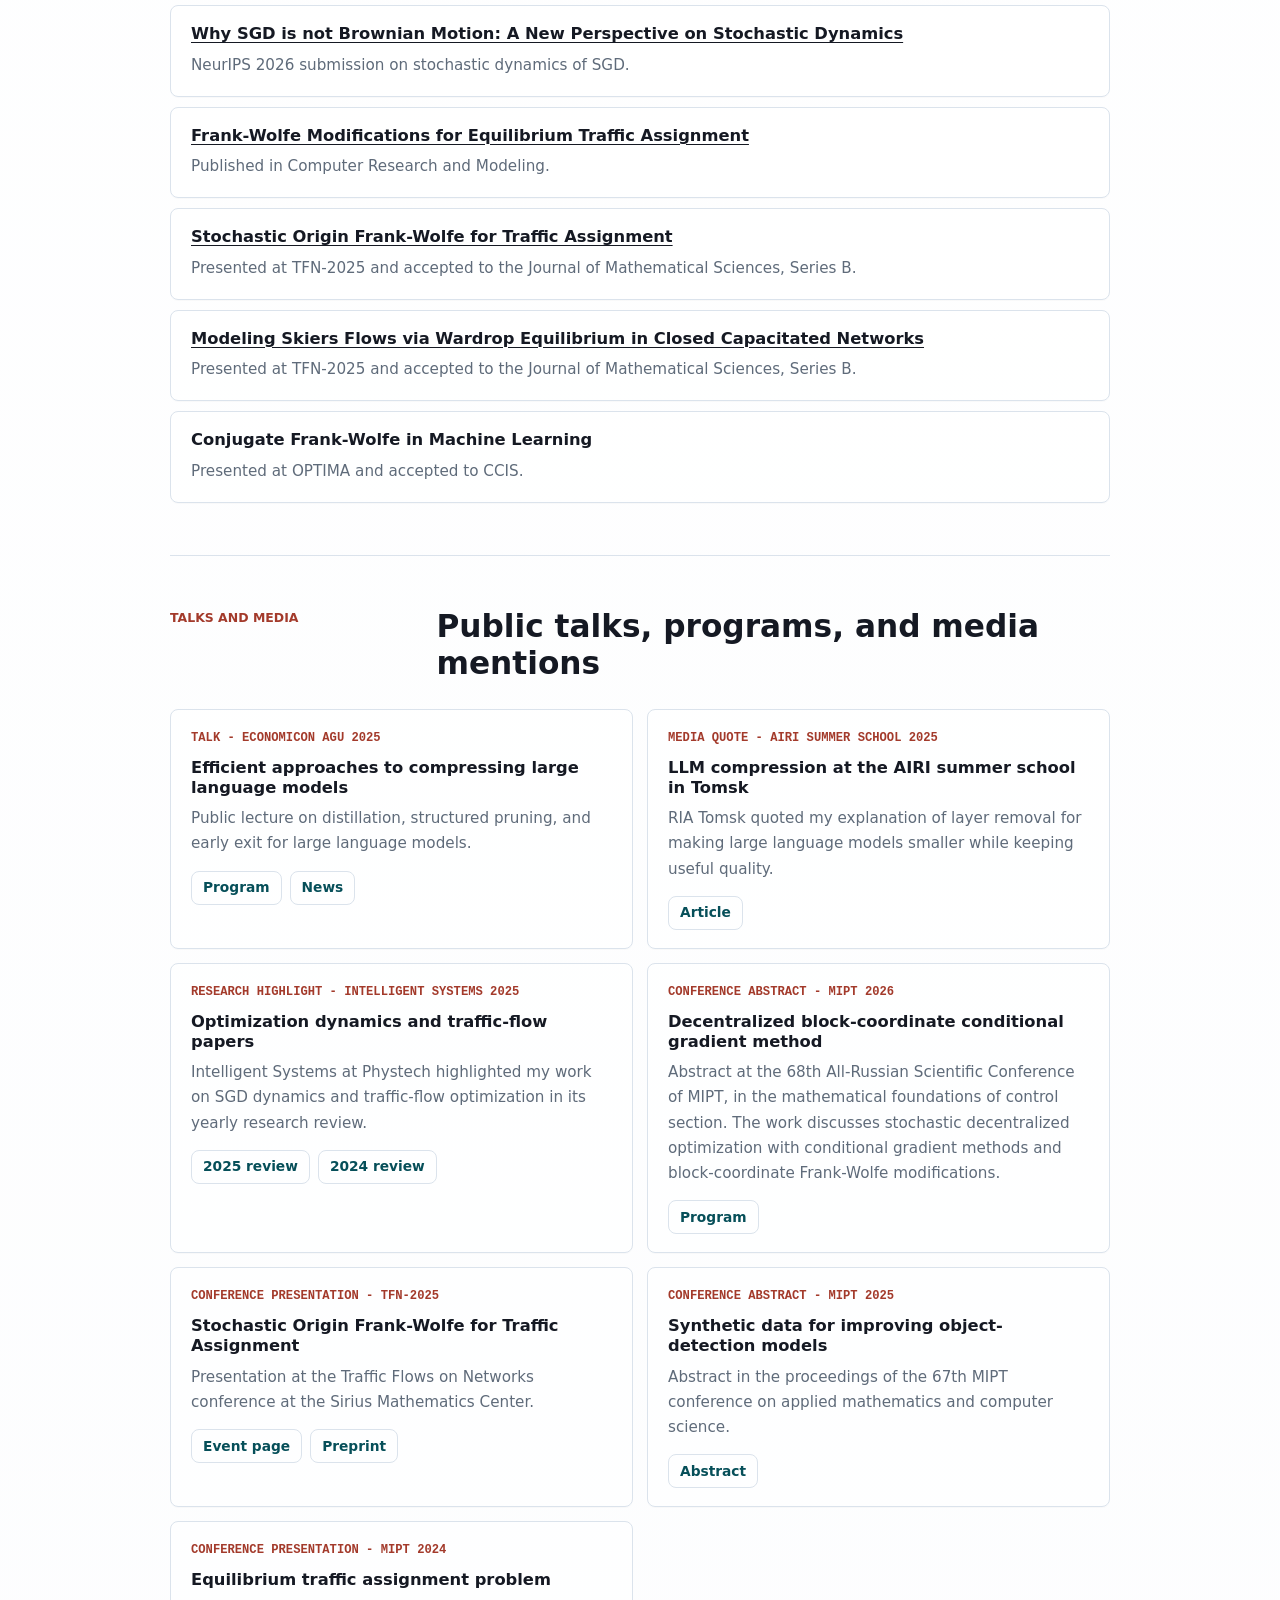
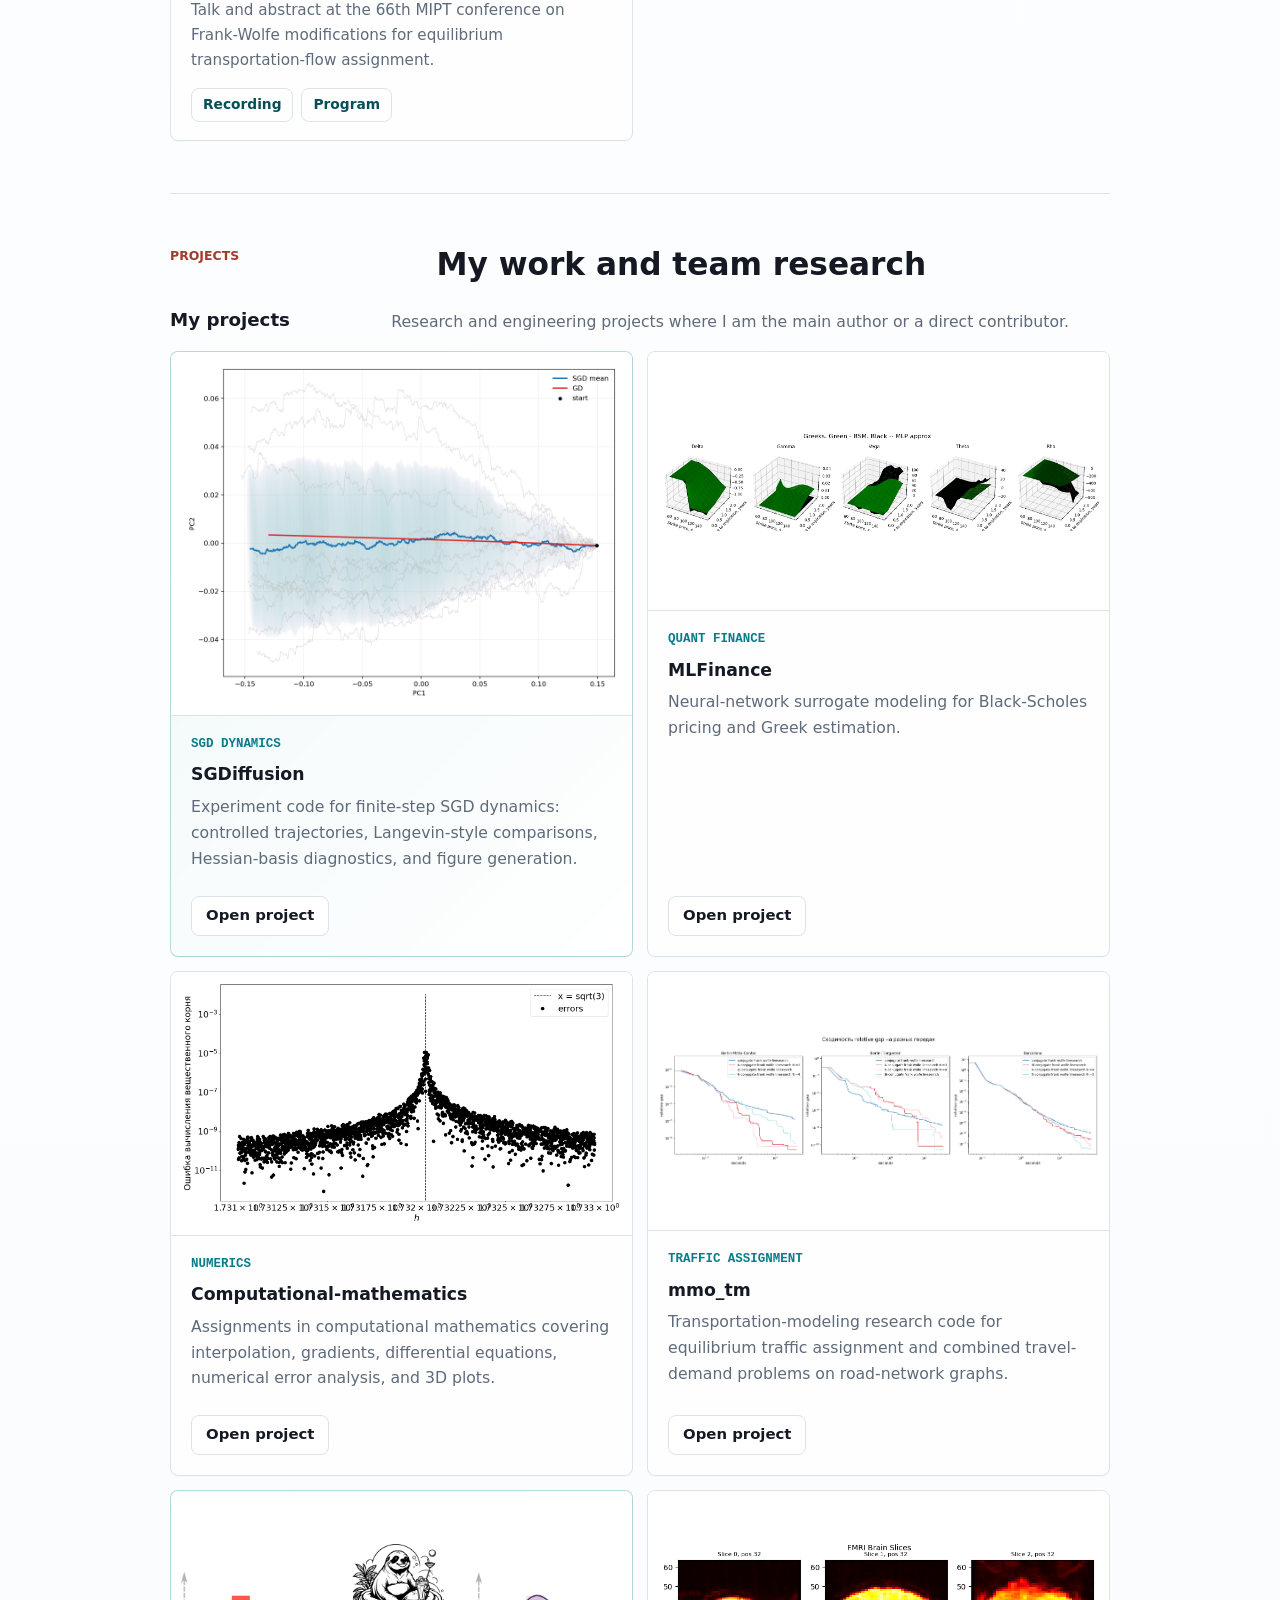
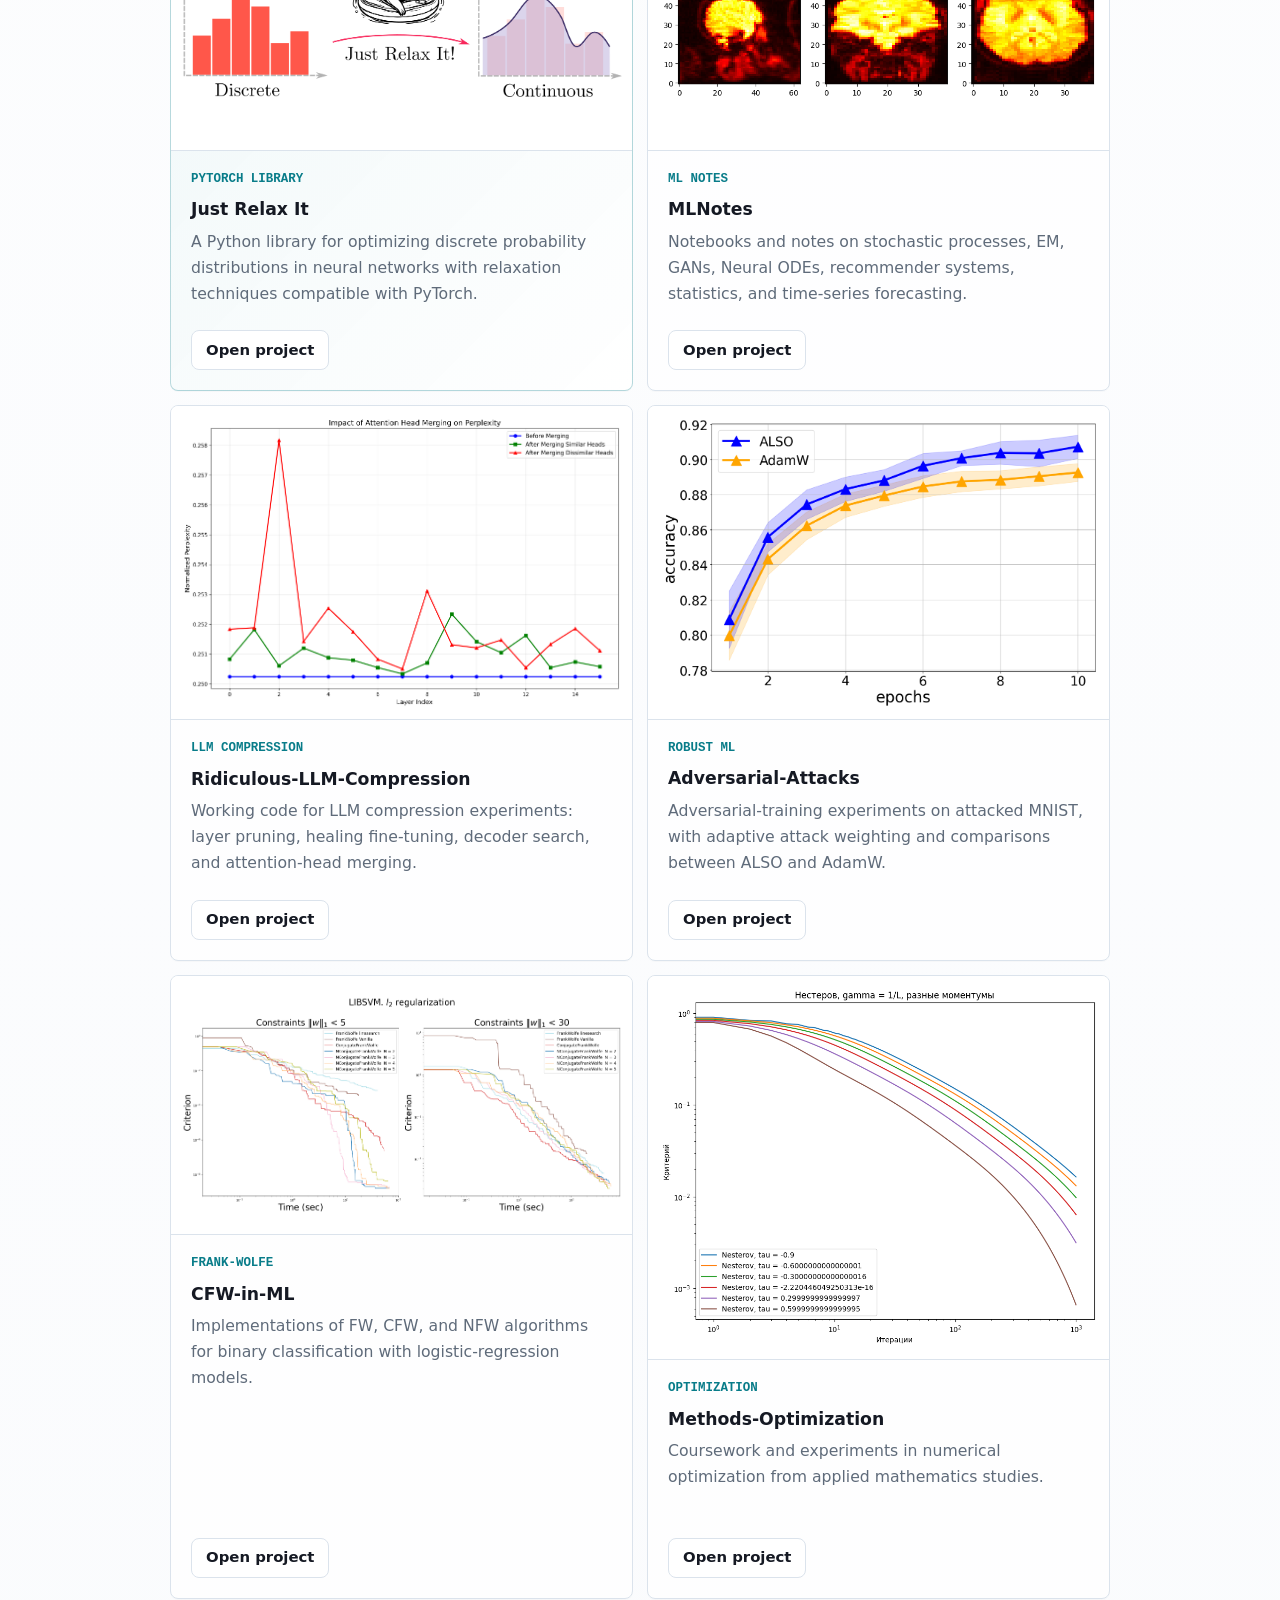
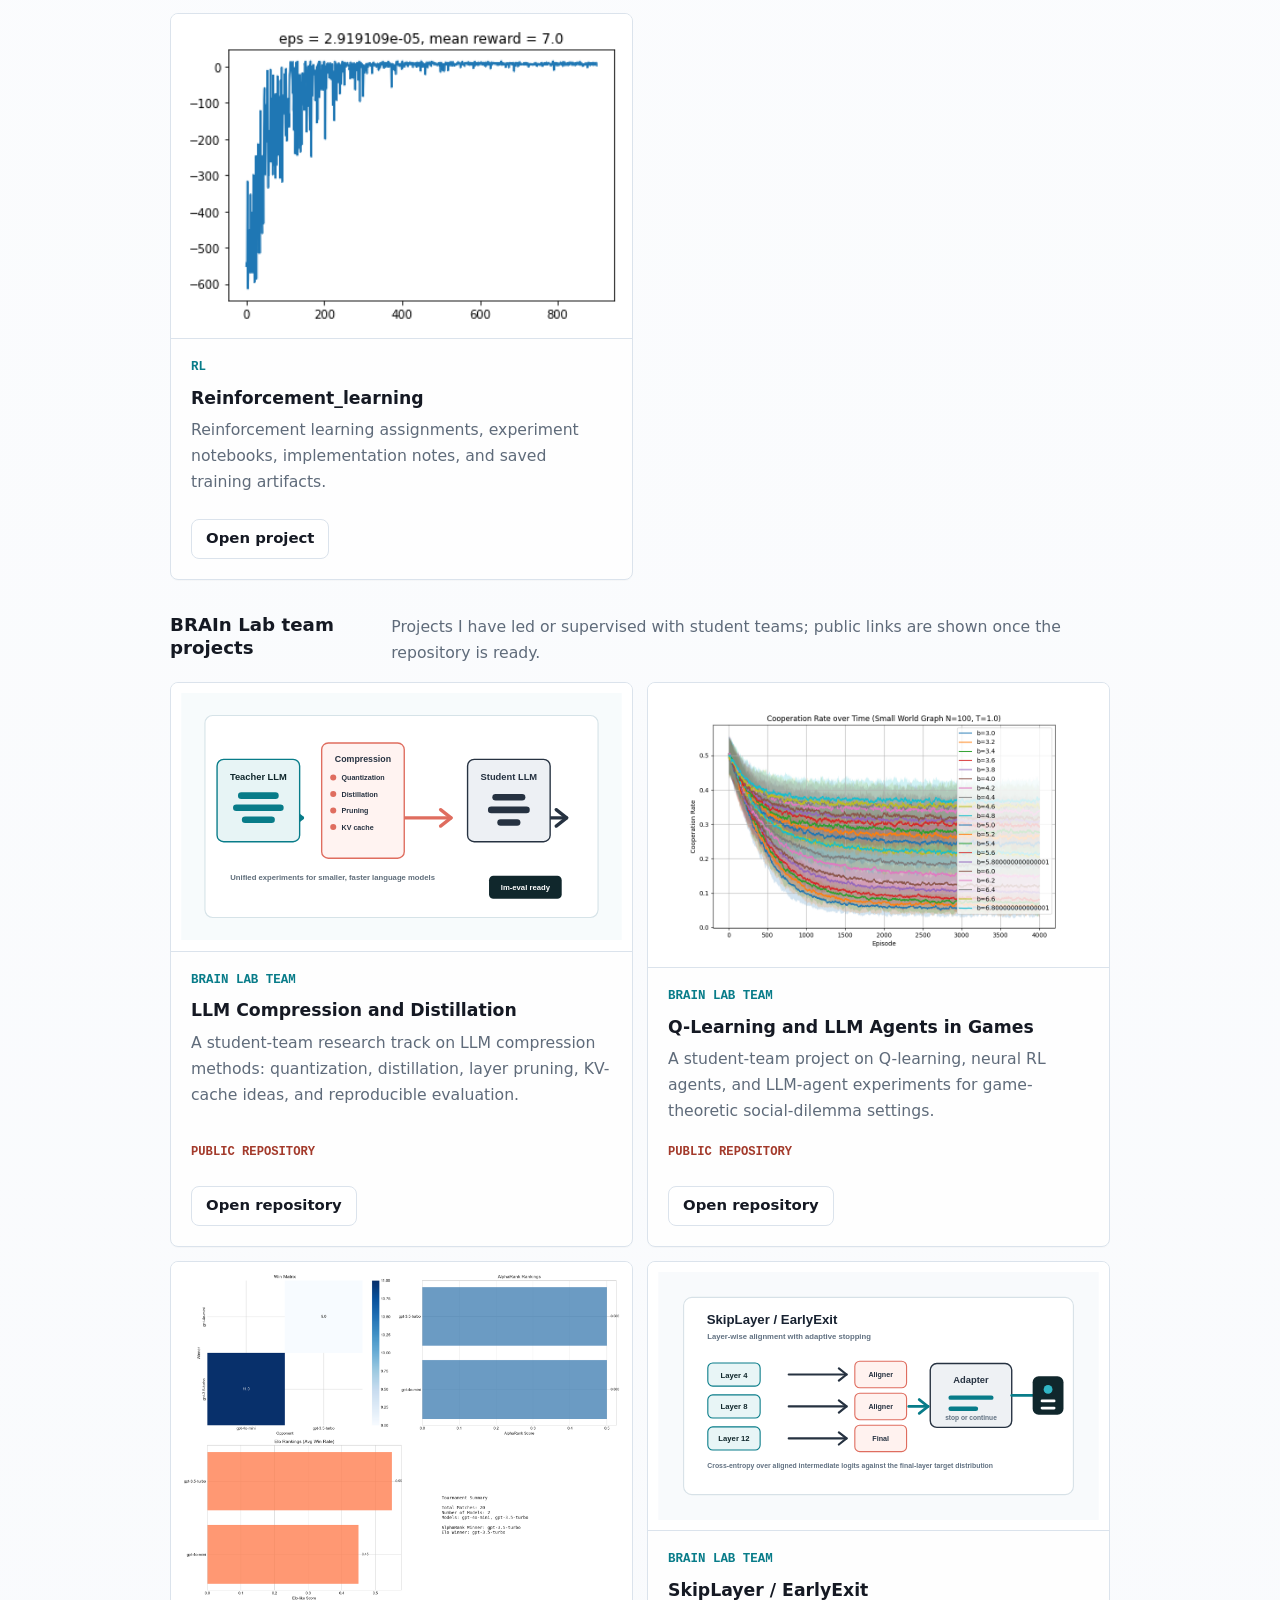
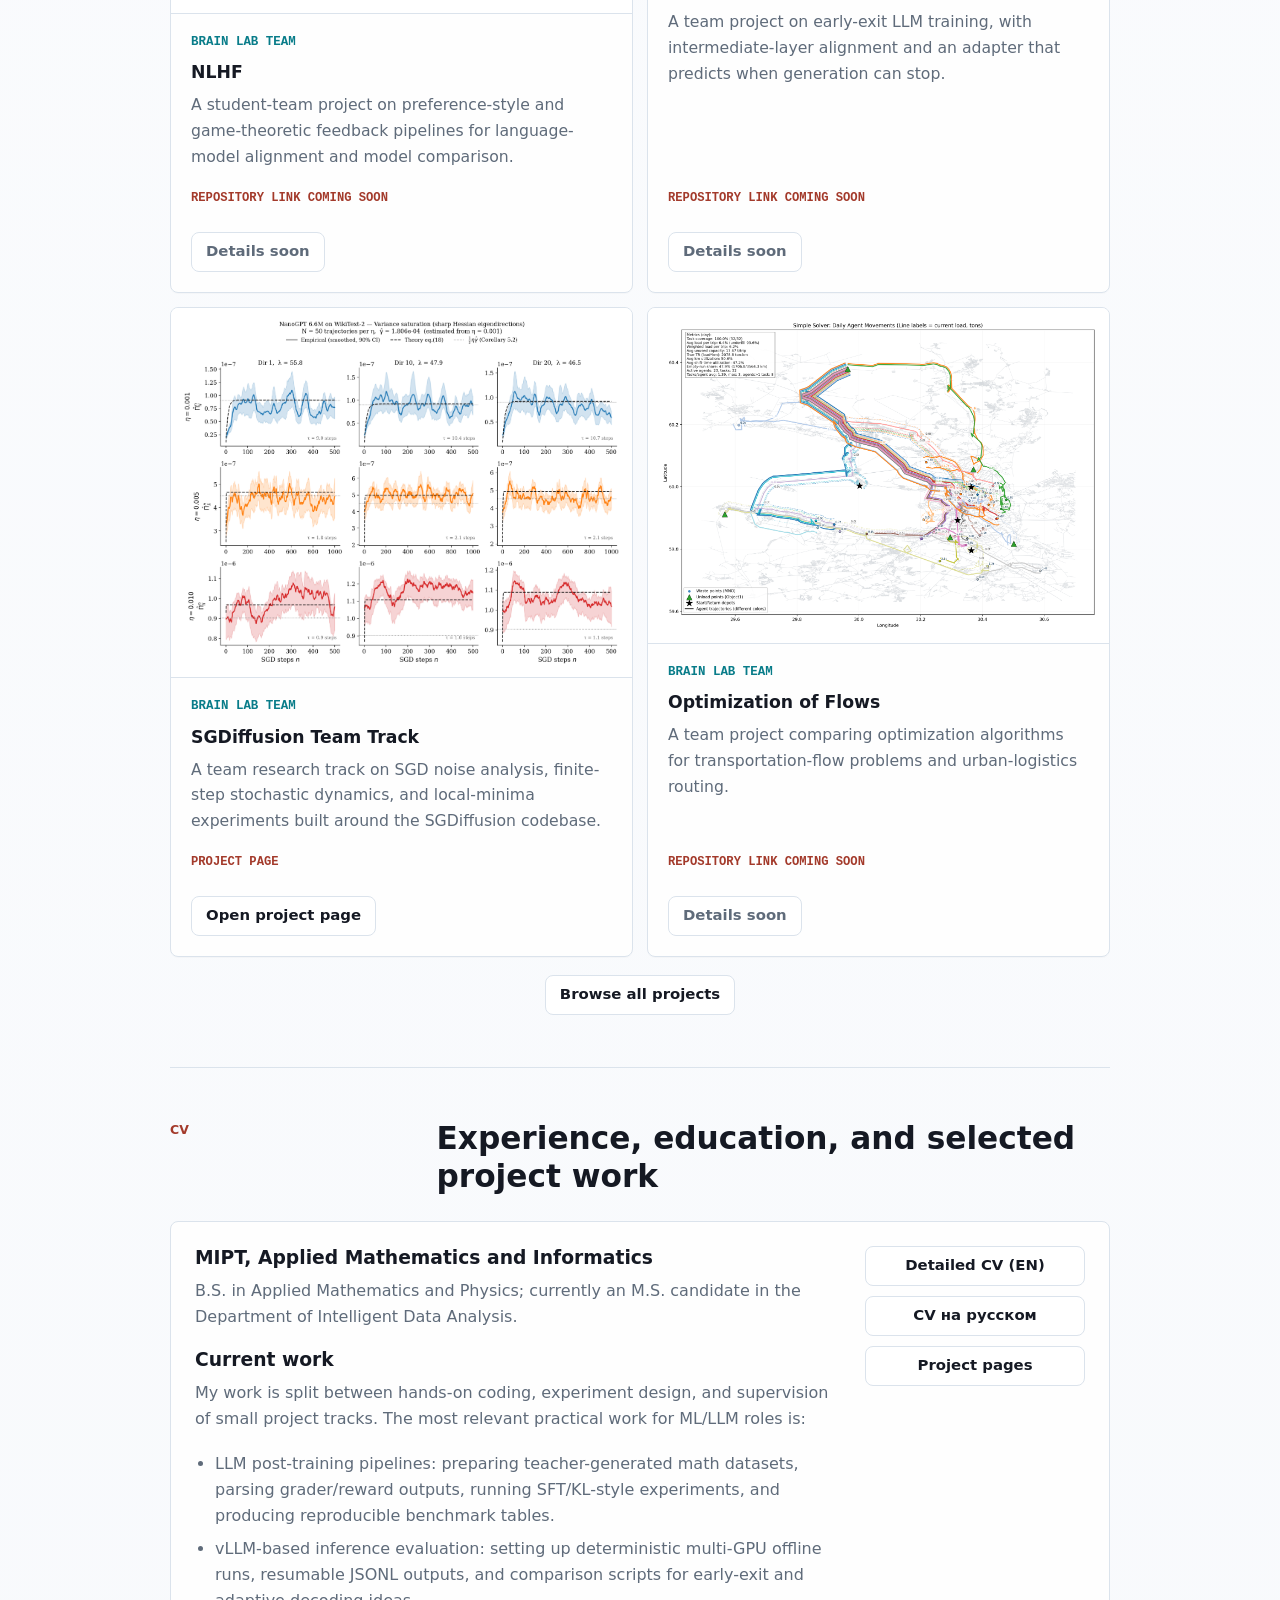
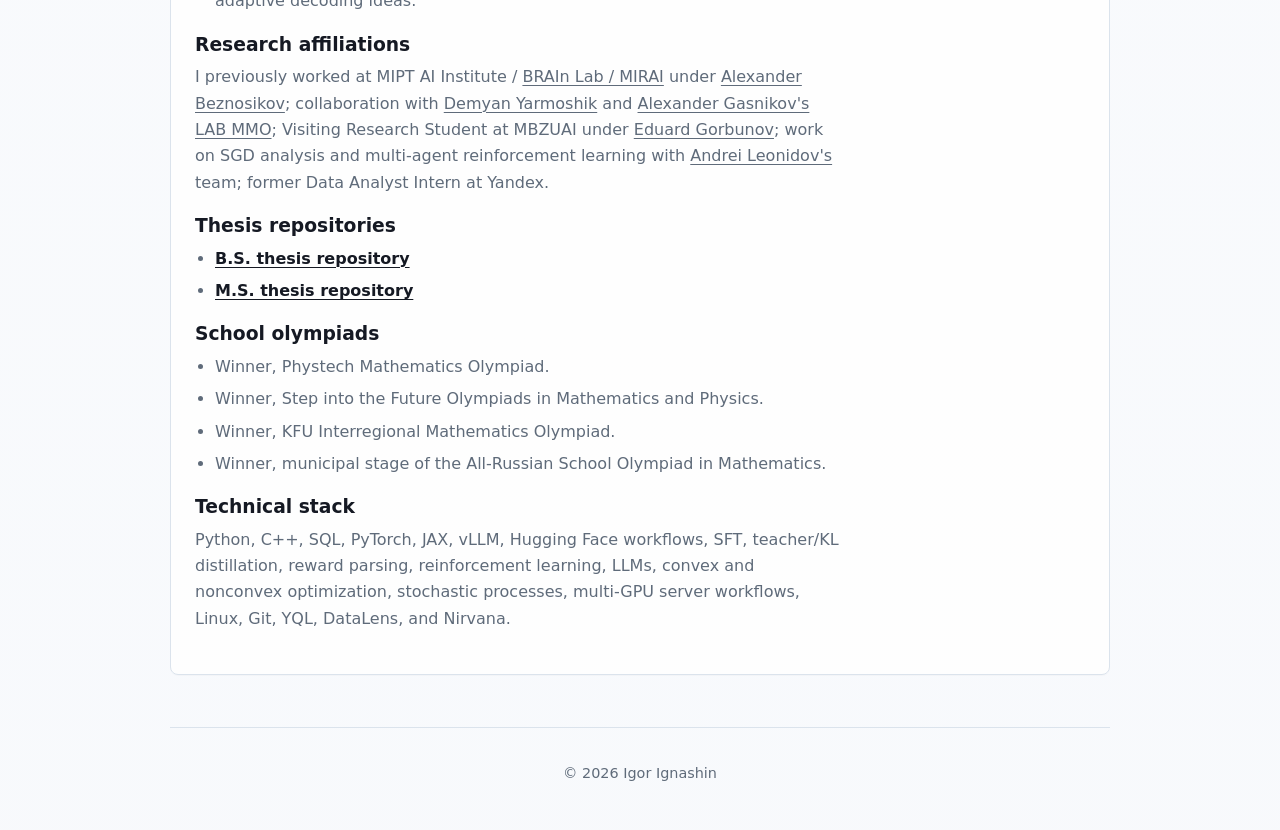
==== commit 2591a2fa: "Restore homepage and add CV PDFs" ====
--- a/index.html
+++ b/index.html
@@ -6,12 +6,12 @@
     <title>Igor Ignashin</title>
     <meta
       name="description"
-      content="Personal page of Igor Ignashin: research engineering for LLM post-training, distillation, SFT, multi-agent RL, evaluation, and optimization research."
+      content="Personal page of Igor Ignashin: LLM post-training, SFT, inference acceleration, machine learning optimization, stochastic dynamics, and applied optimization projects."
     >
     <meta property="og:title" content="Igor Ignashin">
     <meta
       property="og:description"
-      content="Research Engineer focused on LLM post-training, distillation, SFT, multi-agent RL, evaluation, and optimization research."
+      content="ML and optimization researcher working on LLM post-training, SFT, inference acceleration, and stochastic optimization."
     >
     <meta property="og:type" content="website">
     <meta property="og:image" content="https://thunderstormxx.github.io/PersonalPage/figures/profile.png">
@@ -19,7 +19,7 @@
     <link rel="icon" href="figures/site-icon-16.png?v=avatar-icon-1" sizes="16x16" type="image/png">
     <link rel="apple-touch-icon" href="figures/site-icon-180.png?v=avatar-icon-1">
     <link rel="preconnect" href="https://github.com">
-    <link rel="stylesheet" href="assets/styles.css?v=posttraining-3">
+    <link rel="stylesheet" href="assets/styles.css?v=cv-bilingual-2">
   </head>
   <body>
     <header class="site-header">
@@ -31,7 +31,6 @@
           <a href="index.html#talks">Talks</a>
           <a href="cv-en.html">CV EN</a>
           <a href="cv-ru.html">CV RU</a>
-          <a href="assets/igor_ignashin_cv.pdf" download="Igor_Ignashin_CV.pdf">CV PDF</a>
         </div>
       </nav>
     </header>
@@ -46,31 +45,45 @@
           height="136"
         >
         <h1 id="page-title">Igor Ignashin</h1>
-        <p class="profile__role">Research Engineer / LLM Post-Training — distillation, SFT, evaluation, multi-agent RL</p>
+        <p class="profile__role">ML researcher working on optimization and LLM pipelines</p>
 
         <div class="profile__summary">
           <p>
-            I work on LLM post-training and applied research: SFT,
-            teacher/KL distillation, reward and grader parsing, benchmark
-            evaluation, and multi-agent preference-learning setups.
+            I am an M.S. candidate at the Moscow Institute of Physics and
+            Technology (MIPT), Faculty of Applied Mathematics and Informatics,
+            Department of Intelligent Data Analysis.
           </p>
           <p>
-            My strongest LLM case is a Qwen/DeepScaleR math-distillation
-            project: 40.3k teacher-generated CoT traces, SFT/Forward-KL
-            training, evaluation on five math benchmarks, and macro Pass@1
-            improvement from 46.97 to 54.45 against a 55.90 local RL teacher.
+            My work is split between optimization research and practical ML
+            systems. On the research side, I work on SGD dynamics, minimax and
+            LMO-based optimization, and traffic-assignment models. On the
+            systems side, I build training and evaluation pipelines for LLM
+            post-training and inference experiments.
           </p>
           <p>
-            At MIPT AI Institute / BRAIn Lab I worked as a Research Team Lead:
-            I led small research teams on distillation/SFT, LLM compression,
-            multi-agent RL/NLHF, SGD dynamics, and optimization projects.
+            Previously, at
+            MIPT AI Institute /
+            <a href="https://miriai.org/" target="_blank" rel="noreferrer">BRAIn Lab / MIRAI</a>
+            under the supervision of
+            <a href="https://www.hse.ru/org/persons/444324804/" target="_blank" rel="noreferrer">Alexander Beznosikov</a>,
+            I worked on teacher-generated math data for LLM post-training,
+            reward parsing, SFT/KL-distillation experiments, benchmark
+            reporting, and offline evaluation of early-exit/adaptive decoding ideas
+            in vLLM. I also collaborate with
+            <a href="https://www.hse.ru/org/persons/803294898/" target="_blank" rel="noreferrer">Demyan Yarmoshik</a>
+            at
+            <a href="https://labmmo.ru/" target="_blank" rel="noreferrer">LAB MMO</a>
+            in
+            <a href="https://ru.wikipedia.org/wiki/%D0%93%D0%B0%D1%81%D0%BD%D0%B8%D0%BA%D0%BE%D0%B2,_%D0%90%D0%BB%D0%B5%D0%BA%D1%81%D0%B0%D0%BD%D0%B4%D1%80_%D0%92%D0%BB%D0%B0%D0%B4%D0%B8%D0%BC%D0%B8%D1%80%D0%BE%D0%B2%D0%B8%D1%87" target="_blank" rel="noreferrer">Alexander Gasnikov's</a>
+            group. I recently also worked as a visiting research student at
+            MBZUAI under
+            <a href="https://scholar.google.com/citations?user=QPVriwoAAAAJ&amp;hl=ru&amp;oi=ao" target="_blank" rel="noreferrer">Eduard Gorbunov</a>.
           </p>
           <p>
-            I am an M.S. candidate at MIPT, Department of Intelligent Data
-            Analysis. My research background in optimization, stochastic
-            dynamics, and minimax methods helps me test new LLM quality,
-            alignment, post-training, and inference ideas with controlled
-            experiments rather than intuition alone.
+            I also collaborate on SGD analysis and multi-agent reinforcement
+            learning with
+            <a href="https://scholar.google.com/citations?user=RNnvD3wAAAAJ&amp;hl=en" target="_blank" rel="noreferrer">Andrei Leonidov's</a>
+            team.
           </p>
         </div>
 
@@ -84,40 +97,38 @@
           <a href="#cv">Theses</a>
           <a href="cv-en.html">CV (EN)</a>
           <a href="cv-ru.html">CV (RU)</a>
-          <a href="assets/igor_ignashin_cv.pdf" download="Igor_Ignashin_CV.pdf">Download CV</a>
         </nav>
       </section>
 
       <section class="section" id="focus" aria-labelledby="focus-title">
         <div class="section__header">
-          <p class="section__eyebrow">Work Focus</p>
-          <h2 id="focus-title">LLM post-training, research leadership, and optimization grounding</h2>
+          <p class="section__eyebrow">Research Focus</p>
+          <h2 id="focus-title">Optimization, stochastic dynamics, and practical ML systems</h2>
         </div>
         <div class="focus-grid" aria-label="Research focus areas">
           <article>
             <span>01</span>
-            <h3>LLM Post-Training Data &amp; Eval</h3>
-            <p>
-              SFT, teacher/KL distillation, reward and grader parsing,
-              benchmark evaluation, and careful base-vs-student-vs-teacher
-              comparisons.
+            <h3>Optimization Theory</h3>
+            <p>
+              Convergence analysis for minimax and LMO-based methods, including
+              Frank-Wolfe variants and optimizers used in deep learning.
             </p>
           </article>
           <article>
             <span>02</span>
-            <h3>Research Team Leadership</h3>
-            <p>
-              Led five small research teams across LLM distillation/compression,
-              multi-agent RL/NLHF, SGD dynamics, and applied optimization.
+            <h3>Stochastic Dynamics</h3>
+            <p>
+              Experiments and theory for finite-step SGD dynamics beyond
+              Brownian-motion approximations and standard Langevin models.
             </p>
           </article>
           <article>
             <span>03</span>
-            <h3>Optimization Research</h3>
-            <p>
-              Theory and experiments for finite-step SGD dynamics, minimax and
-              LMO-based methods, Frank-Wolfe variants, and optimization tools
-              that support careful ML experimentation.
+            <h3>LLM Efficiency</h3>
+            <p>
+              Post-training and efficiency projects on SFT, teacher
+              distillation, pruning, early exit, multi-agent RL, and LLM
+              training dynamics.
             </p>
           </article>
         </div>
@@ -271,19 +282,19 @@
       <section class="section" id="projects" aria-labelledby="projects-title">
         <div class="section__header">
           <p class="section__eyebrow">Projects</p>
-          <h2 id="projects-title">LLM post-training work, research code, and team tracks</h2>
+          <h2 id="projects-title">My work and team research</h2>
         </div>
         <div class="project-subsection">
           <div class="project-subsection__header">
             <h3>My projects</h3>
-            <p>Direct post-training work, public experiment code, and reusable research artifacts.</p>
+            <p>Research and engineering projects where I am the main author or a direct contributor.</p>
           </div>
           <div class="project-grid" data-project-grid="personal"></div>
         </div>
         <div class="project-subsection">
           <div class="project-subsection__header">
             <h3>BRAIn Lab team projects</h3>
-            <p>Student-team tracks where I worked as Team Lead / research project lead: research framing, task decomposition, code and experiment review, reproducibility, and baseline discipline.</p>
+            <p>Projects I have led or supervised with student teams; public links are shown once the repository is ready.</p>
           </div>
           <div class="project-grid" data-project-grid="team"></div>
         </div>
@@ -306,24 +317,20 @@
             </p>
             <h3>Current work</h3>
             <p>
-              My strongest applied work is LLM post-training and research
-              engineering:
+              My work is split between hands-on coding, experiment design, and
+              supervision of small project tracks. The most relevant practical
+              work for ML/LLM roles is:
             </p>
             <ul class="cv-list">
               <li>
-                Qwen/DeepScaleR math distillation: 40.3k teacher CoT traces,
-                SFT and Forward-KL training, five-benchmark evaluation, macro
-                Pass@1 46.97 to 54.45.
+                LLM post-training pipelines: preparing teacher-generated math
+                datasets, parsing grader/reward outputs, running SFT/KL-style
+                experiments, and producing reproducible benchmark tables.
               </li>
               <li>
-                Research Team Lead work across distillation/SFT, LLM
-                compression, multi-agent RL/NLHF, SGD dynamics, and applied
-                optimization tracks.
-              </li>
-              <li>
-                I use optimization and SGD-dynamics research as a tool for
-                designing controlled experiments, interpreting failure modes,
-                and keeping applied ML work measurable.
+                vLLM-based inference evaluation: setting up deterministic
+                multi-GPU offline runs, resumable JSONL outputs, and comparison
+                scripts for early-exit and adaptive decoding ideas.
               </li>
             </ul>
             <h3>Research affiliations</h3>
@@ -357,18 +364,25 @@
                 </a>
               </li>
             </ul>
+            <h3>School olympiads</h3>
+            <ul class="cv-list">
+              <li>Winner, Phystech Mathematics Olympiad.</li>
+              <li>Winner, Step into the Future Olympiads in Mathematics and Physics.</li>
+              <li>Winner, KFU Interregional Mathematics Olympiad.</li>
+              <li>Winner, municipal stage of the All-Russian School Olympiad in Mathematics.</li>
+            </ul>
             <h3>Technical stack</h3>
             <p>
-              Python, C++, SQL, PyTorch, Hugging Face workflows, vLLM,
-              SFT, teacher/KL distillation, reward parsing, reinforcement
-              learning, LLMs, convex and nonconvex optimization, stochastic
-              processes, Linux, Git, YQL, DataLens, and Nirvana.
+              Python, C++, SQL, PyTorch, JAX, vLLM, Hugging Face workflows,
+              SFT, teacher/KL distillation, reward parsing,
+              reinforcement learning, LLMs, convex and nonconvex optimization,
+              stochastic processes, multi-GPU server workflows, Linux, Git,
+              YQL, DataLens, and Nirvana.
             </p>
           </div>
           <div class="cv-panel__actions" aria-label="CV actions">
             <a href="cv-en.html">Detailed CV (EN)</a>
             <a href="cv-ru.html">CV на русском</a>
-            <a href="assets/igor_ignashin_cv.pdf" download="Igor_Ignashin_CV.pdf">Download CV PDF</a>
             <a href="projects.html">Project pages</a>
           </div>
         </div>
@@ -378,7 +392,7 @@
     <footer class="site-footer">
       <p>&copy; 2026 Igor Ignashin</p>
     </footer>
-    <script src="assets/project-data.js?v=posttraining-3"></script>
-    <script src="assets/project-page.js?v=posttraining-3"></script>
+    <script src="assets/project-data.js?v=project-copy-2"></script>
+    <script src="assets/project-page.js?v=project-copy-2"></script>
   </body>
 </html>
--- a/assets/styles.css
+++ b/assets/styles.css
@@ -201,15 +201,6 @@
   color: #ffffff;
 }
 
-.button-link--download {
-  border-color: rgb(163 58 43 / 0.32);
-  color: var(--accent-warm);
-}
-
-.button-link--download:hover {
-  color: var(--accent-warm);
-}
-
 .section {
   scroll-margin-top: 78px;
   padding: 52px 0;
@@ -681,16 +672,6 @@
 
 .note-card p + p {
   margin-top: 12px;
-}
-
-.note-card ul {
-  margin: 14px 0 0;
-  padding-left: 20px;
-  color: var(--muted);
-}
-
-.note-card li + li {
-  margin-top: 6px;
 }
 
 .cv-entry-list {
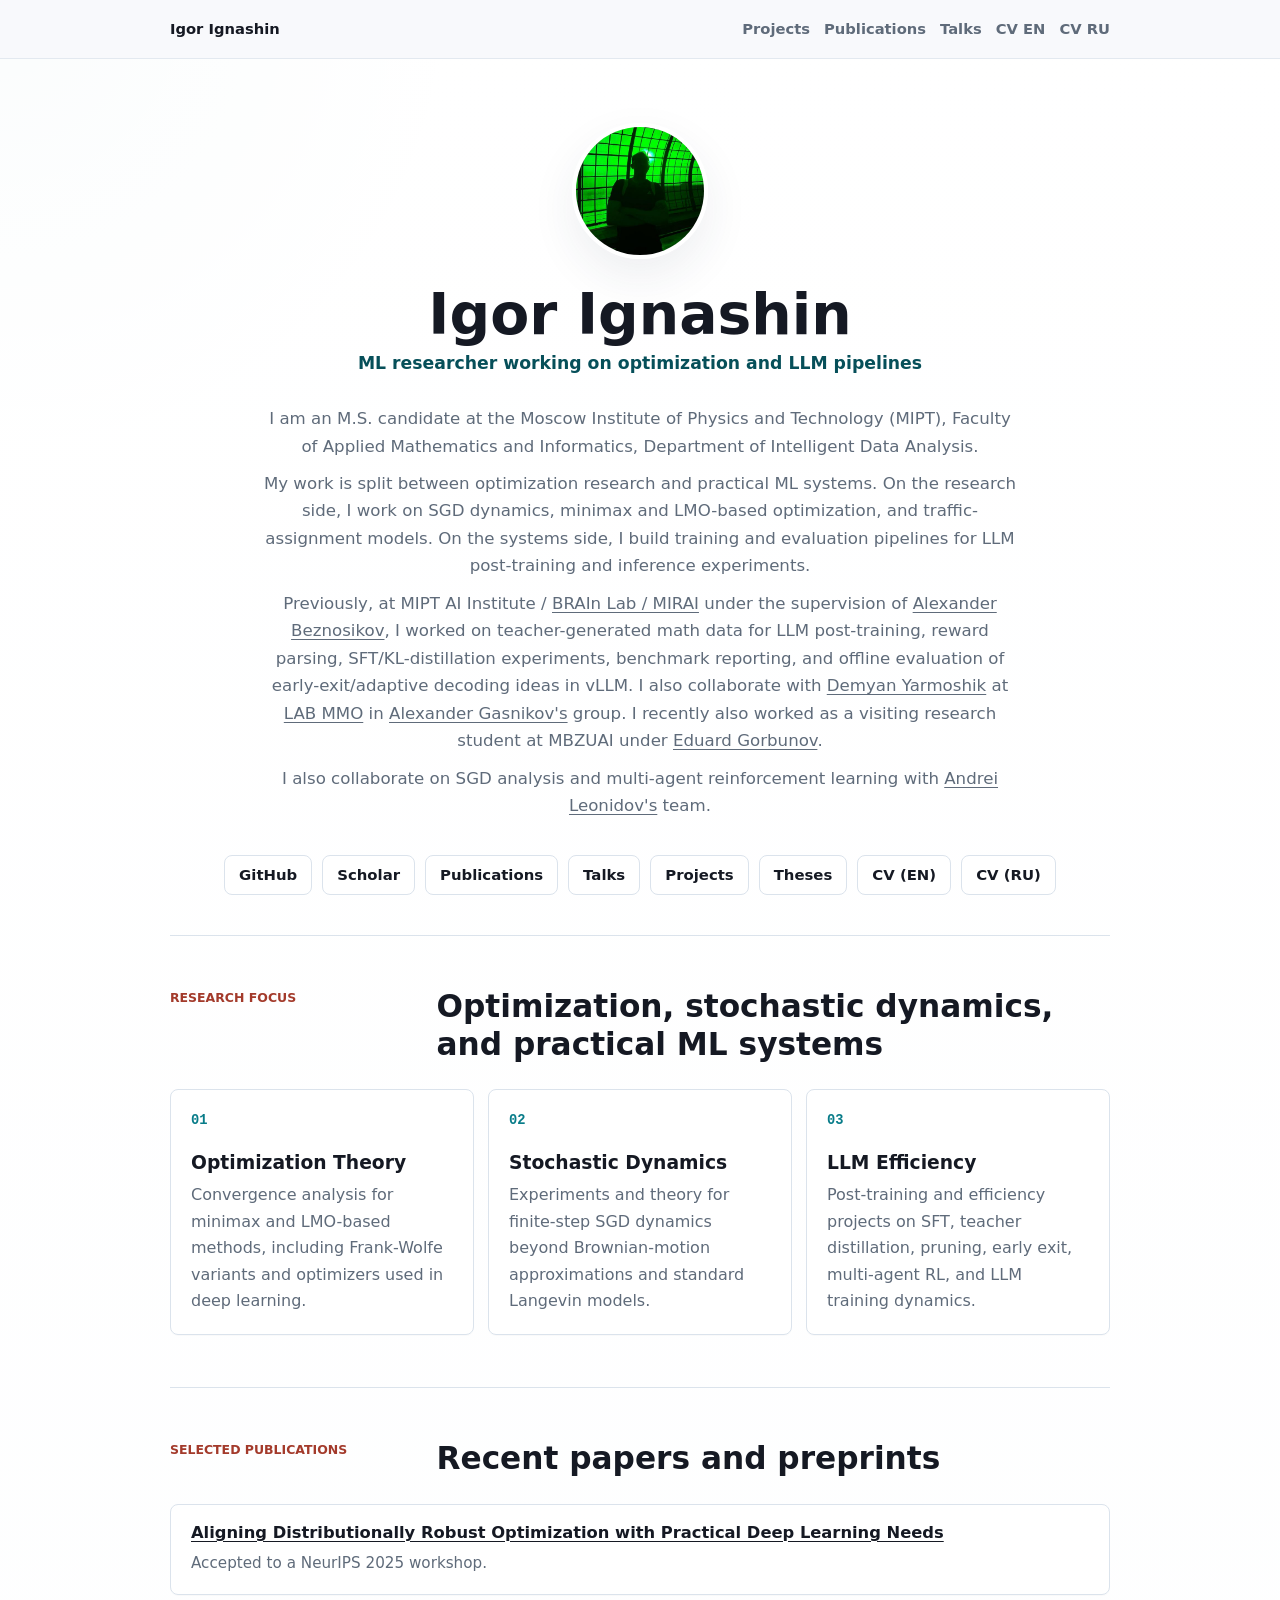
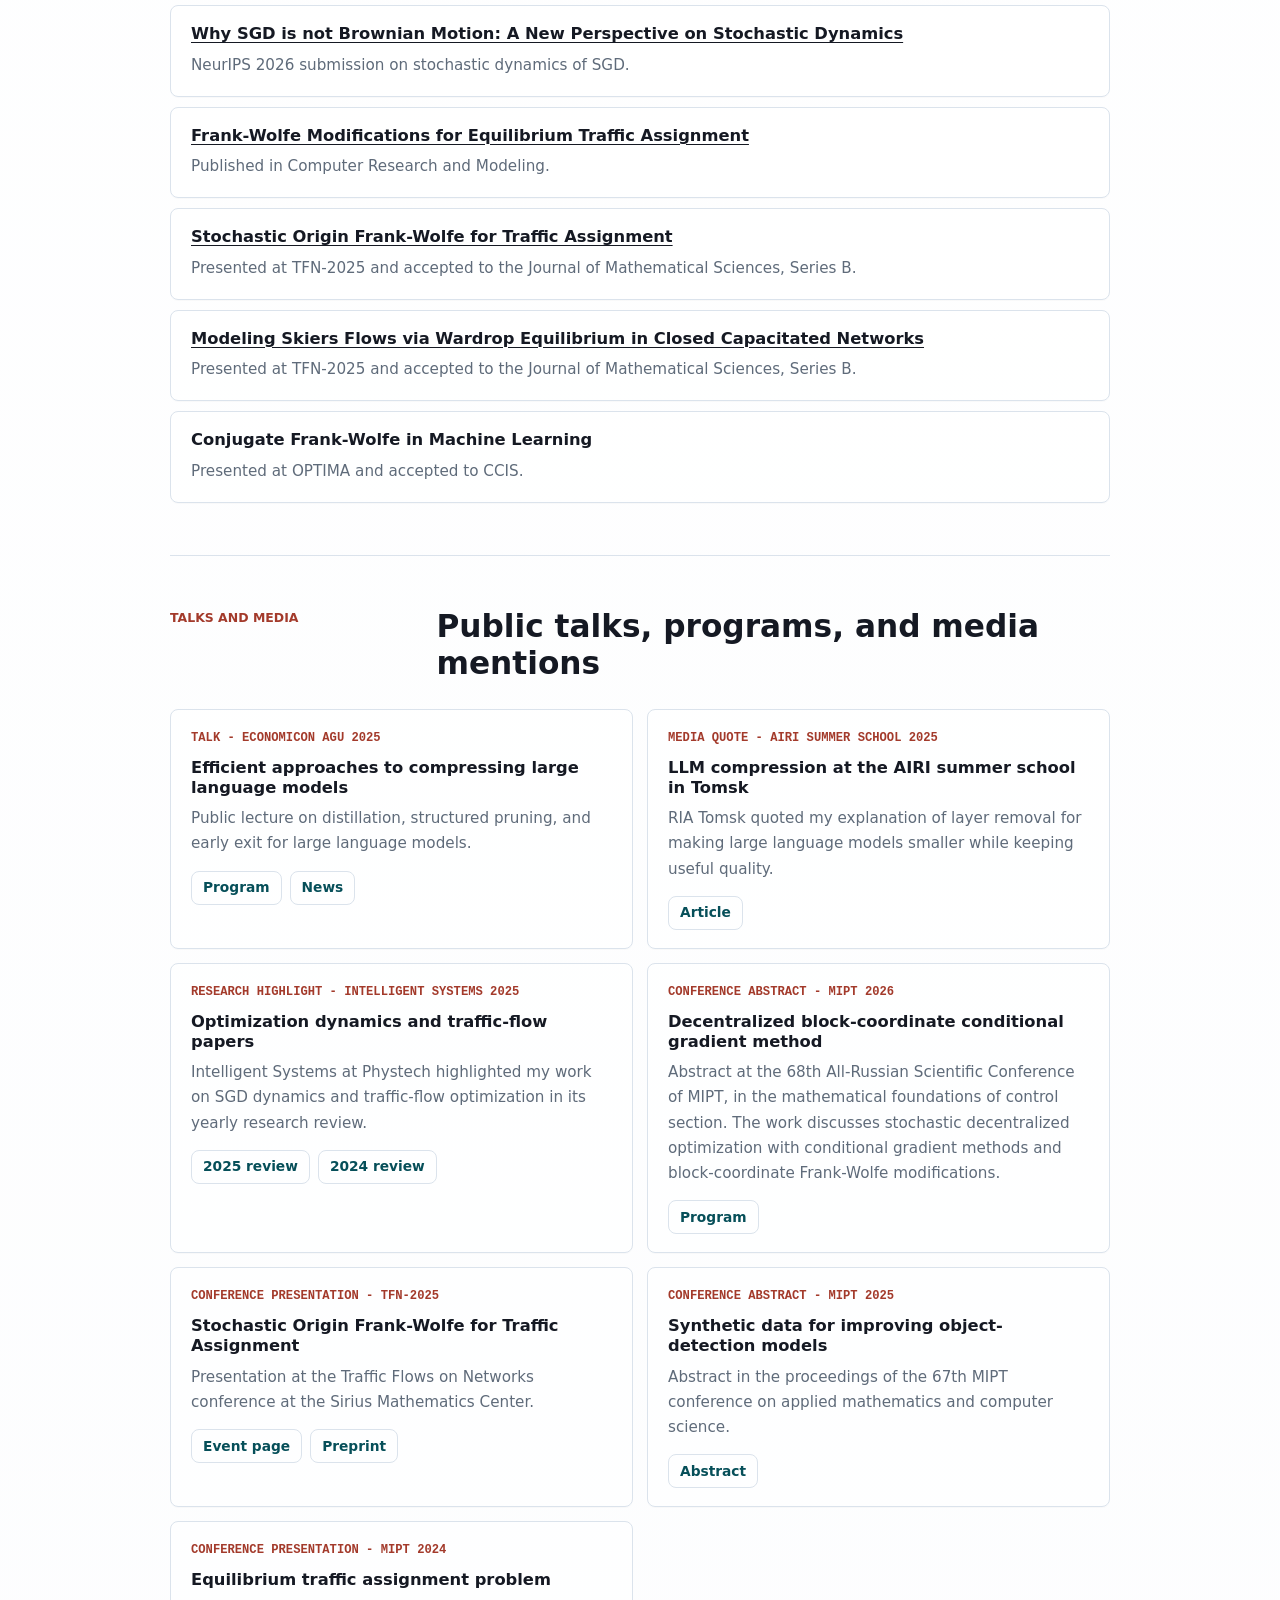
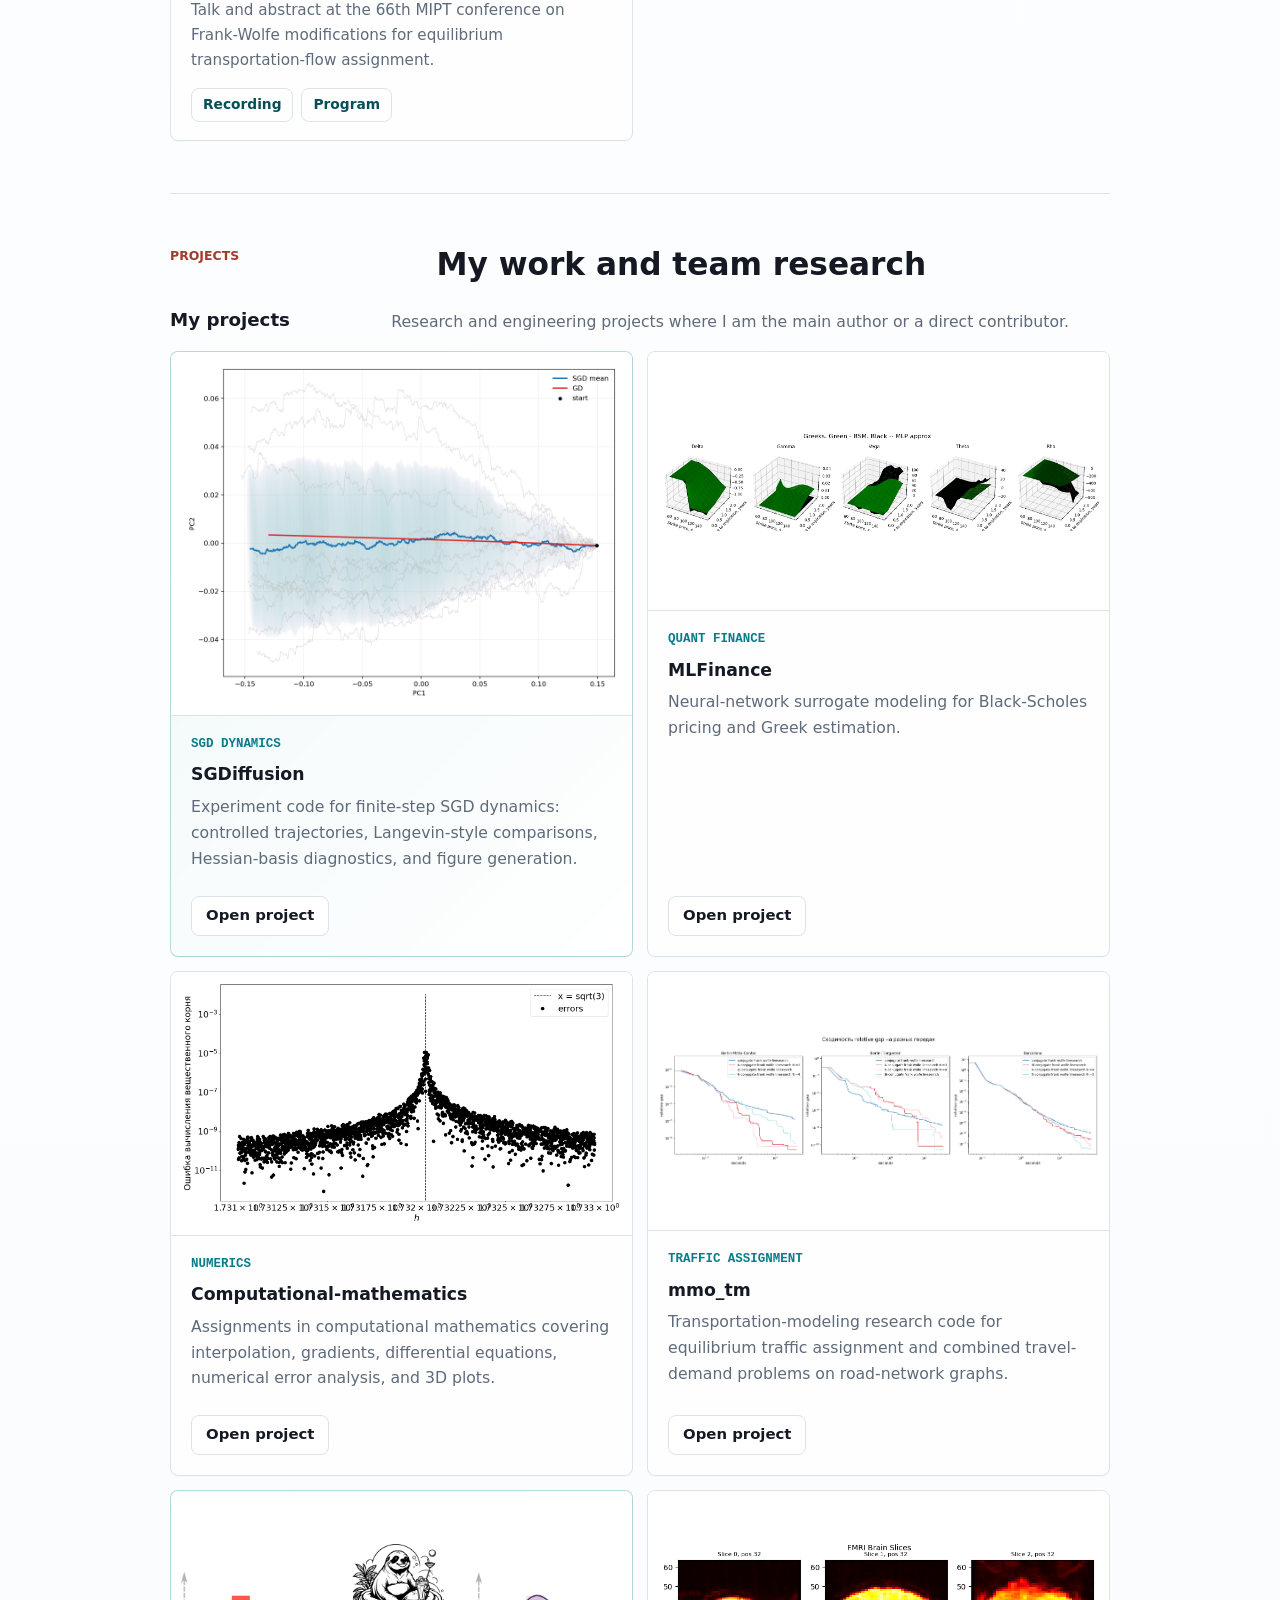
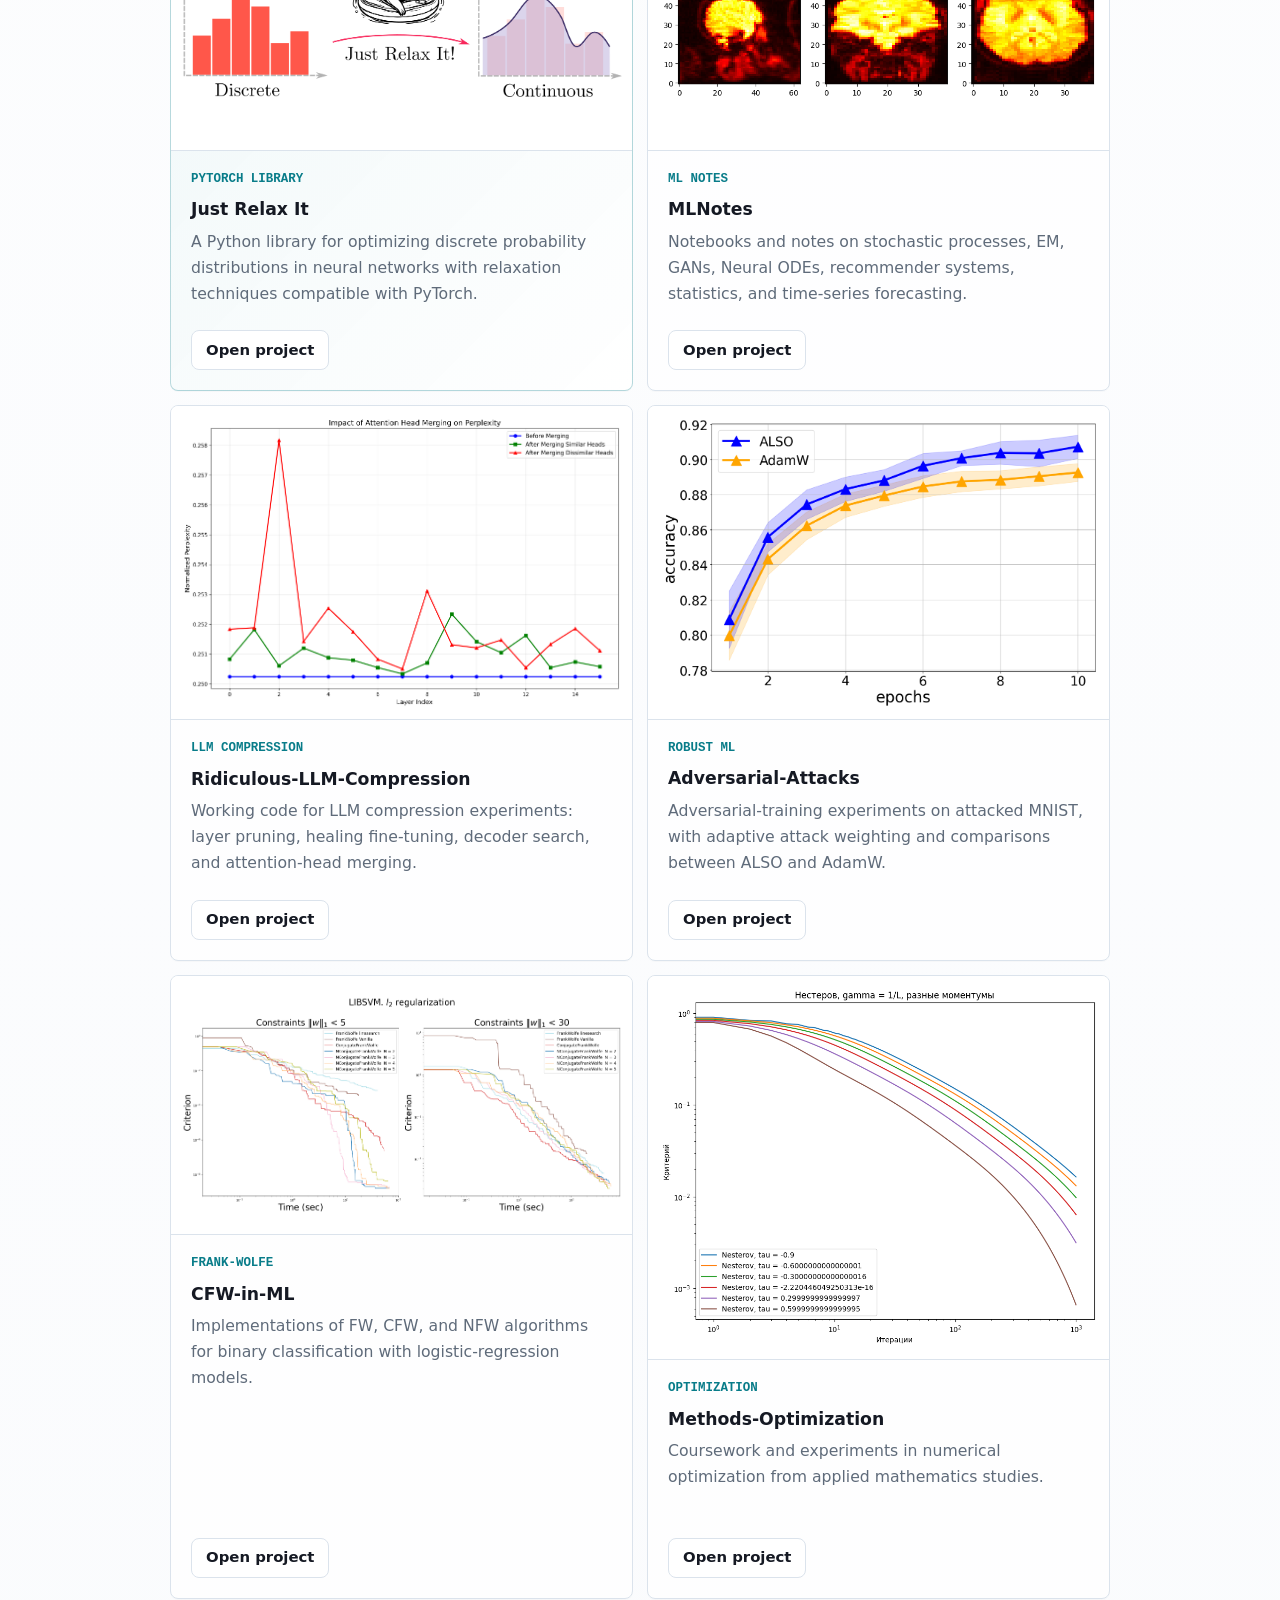
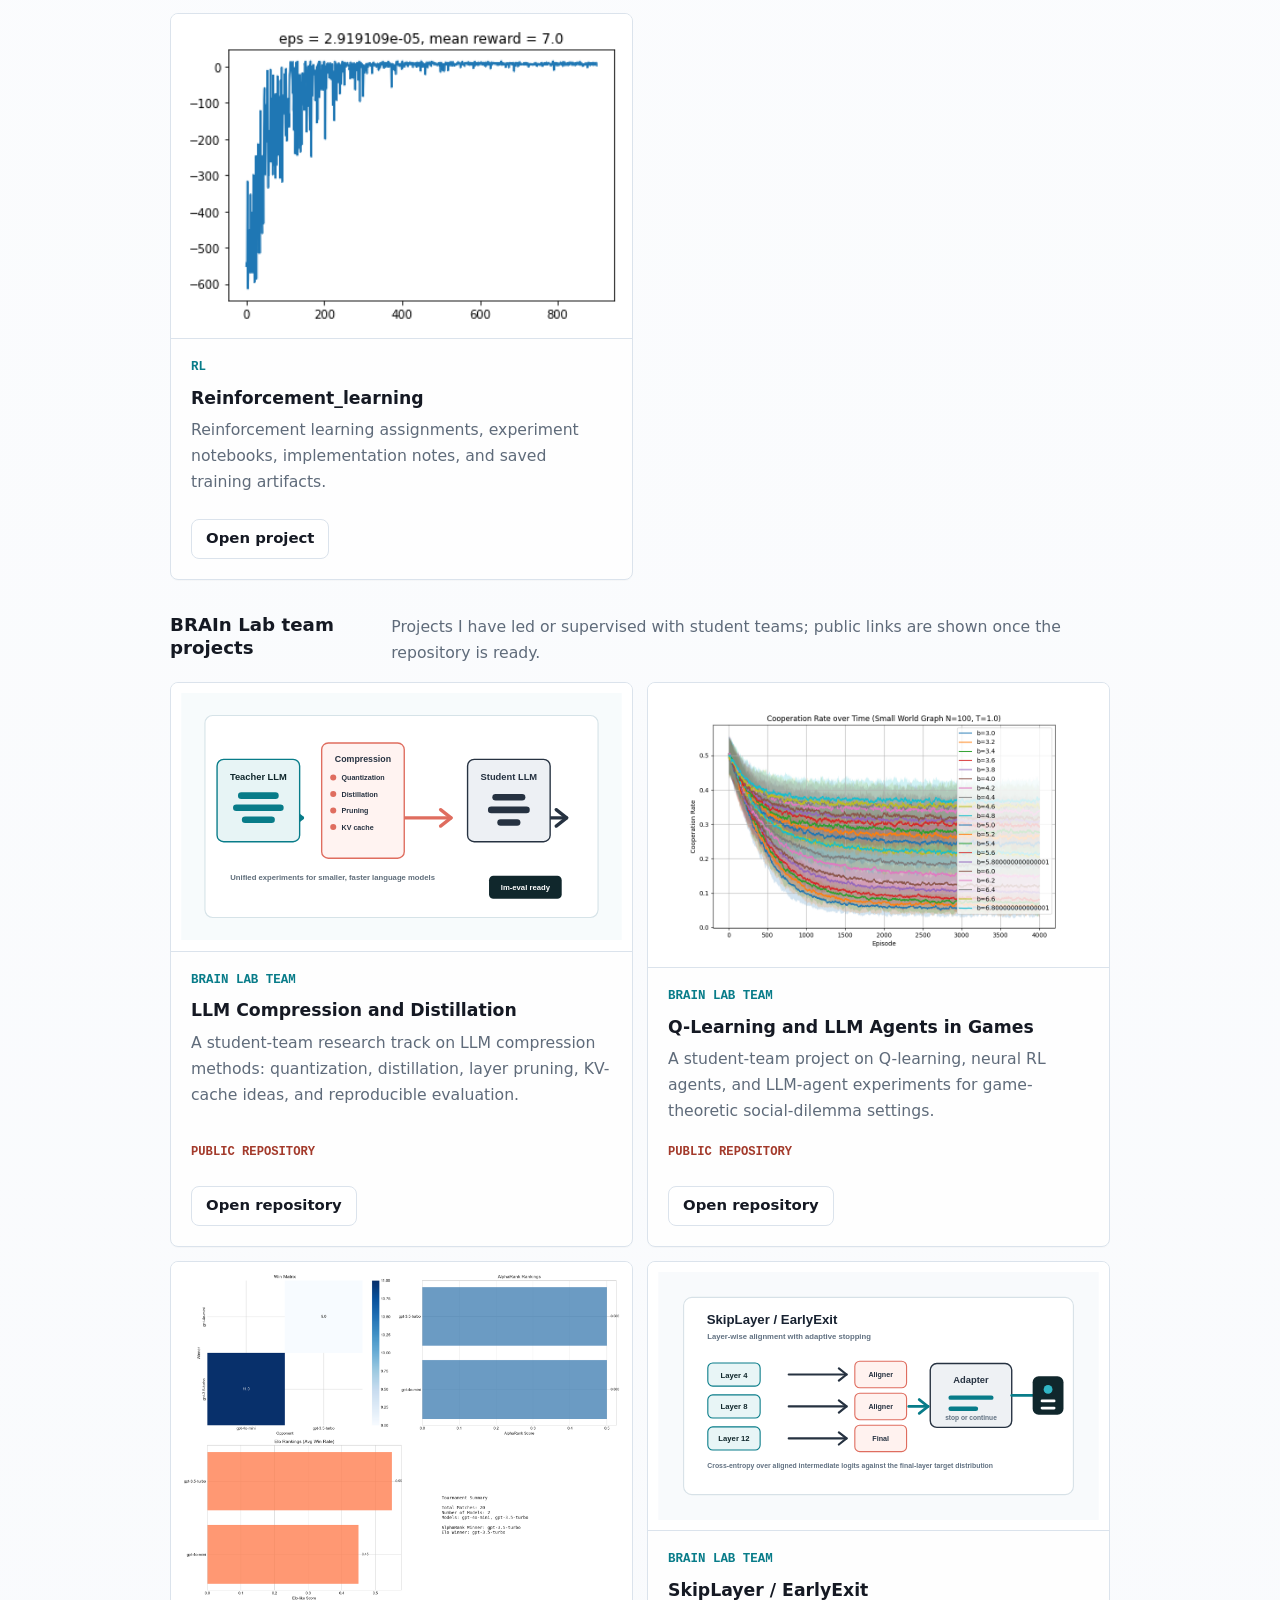
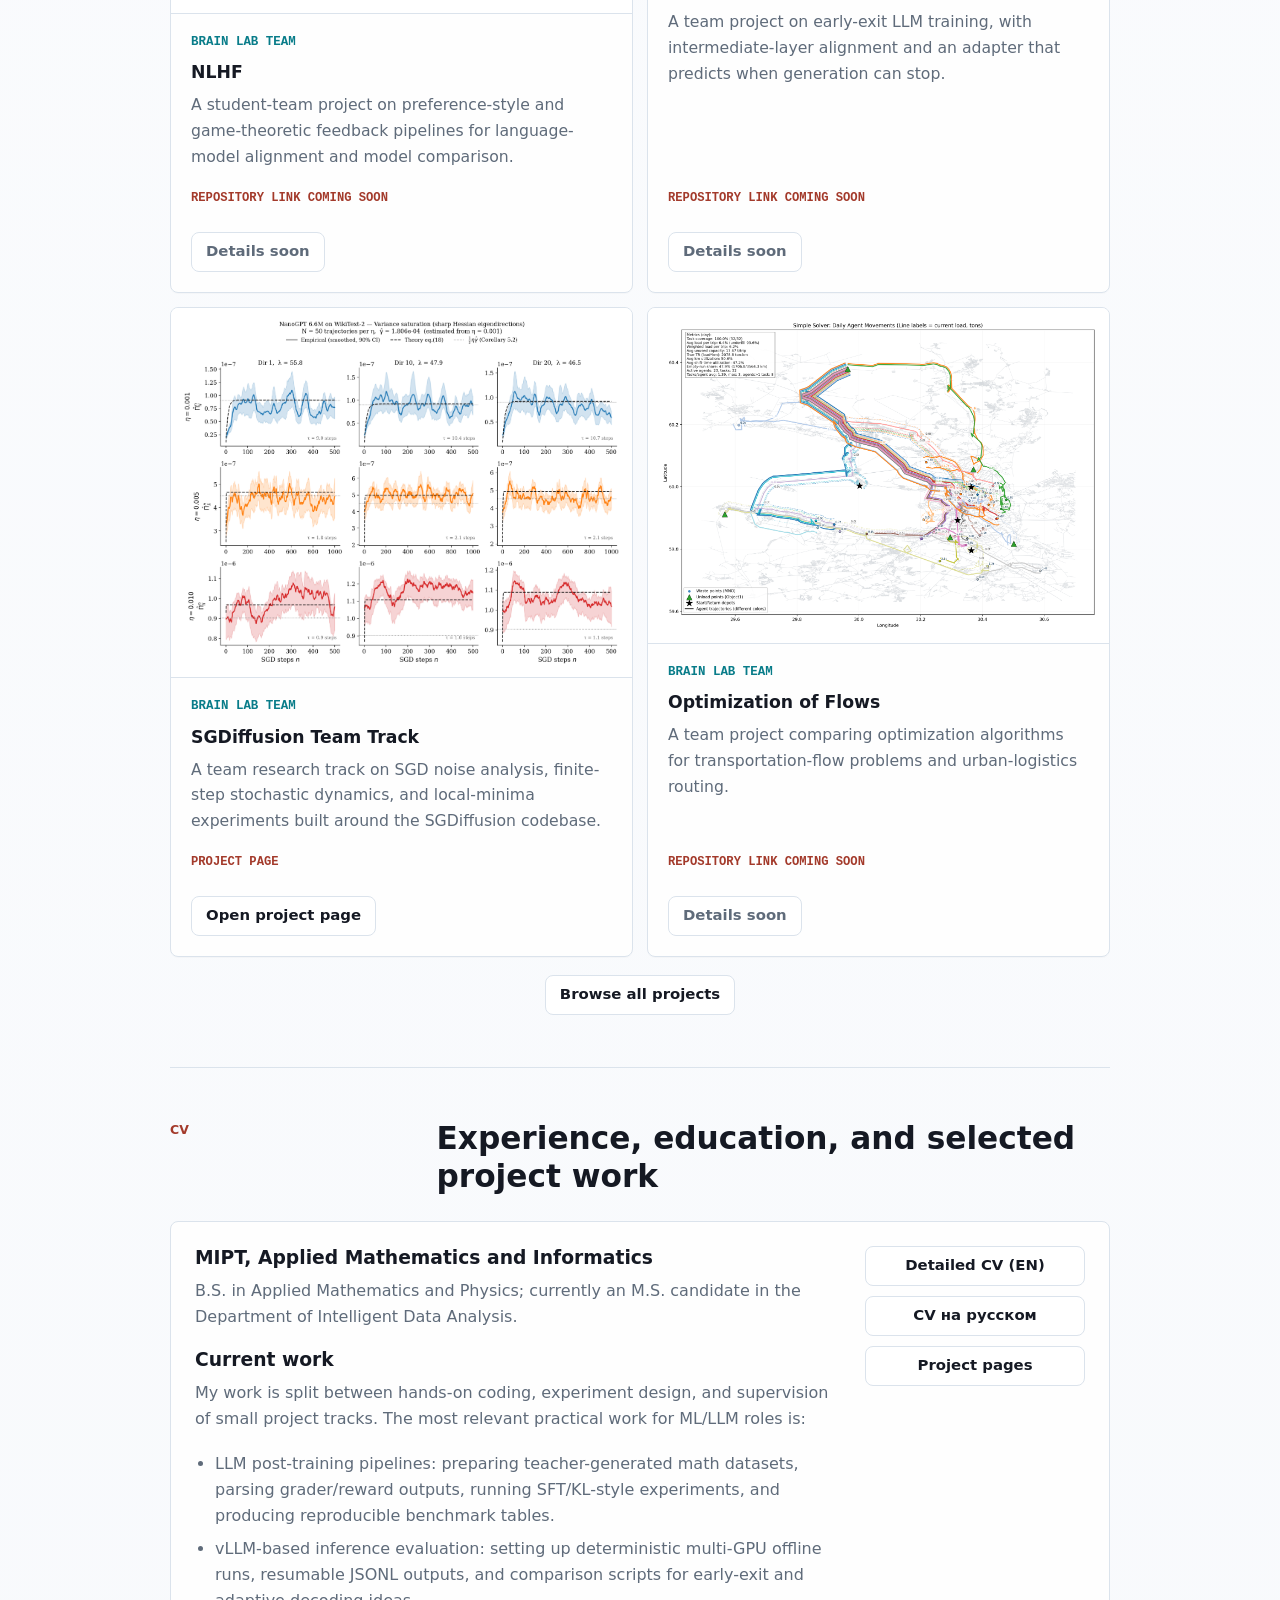
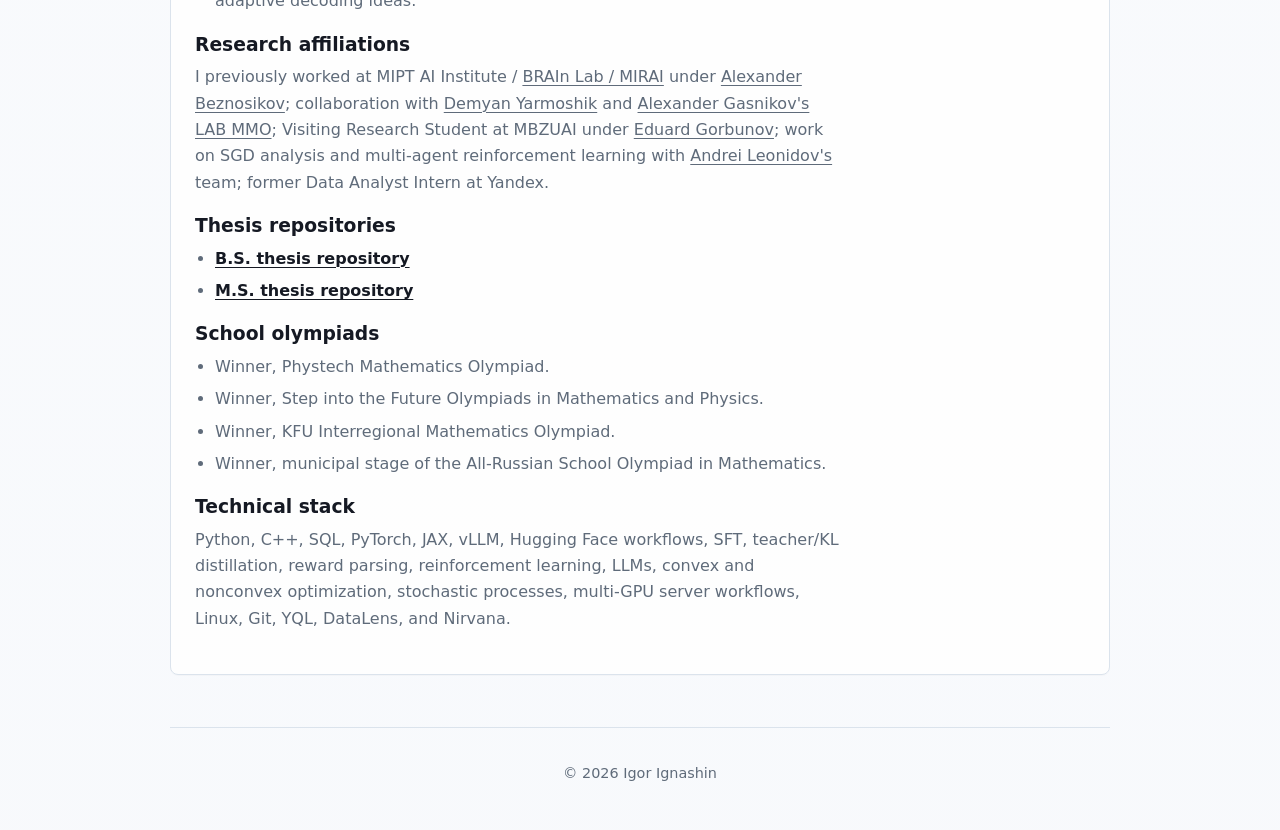
==== commit d3f1e01d: "Clean CV profile and contact details" ====
--- a/index.html
+++ b/index.html
@@ -88,7 +88,6 @@
         </div>
 
         <nav class="link-bar" aria-label="Primary links">
-          <a href="mailto:ignashin.in@phystech.edu">Email</a>
           <a href="https://github.com/ThunderstormXX" target="_blank" rel="noreferrer">GitHub</a>
           <a href="https://scholar.google.com/citations?hl=ru&amp;pli=1&amp;user=YXllYbsAAAAJ" target="_blank" rel="noreferrer">Scholar</a>
           <a href="#publications">Publications</a>
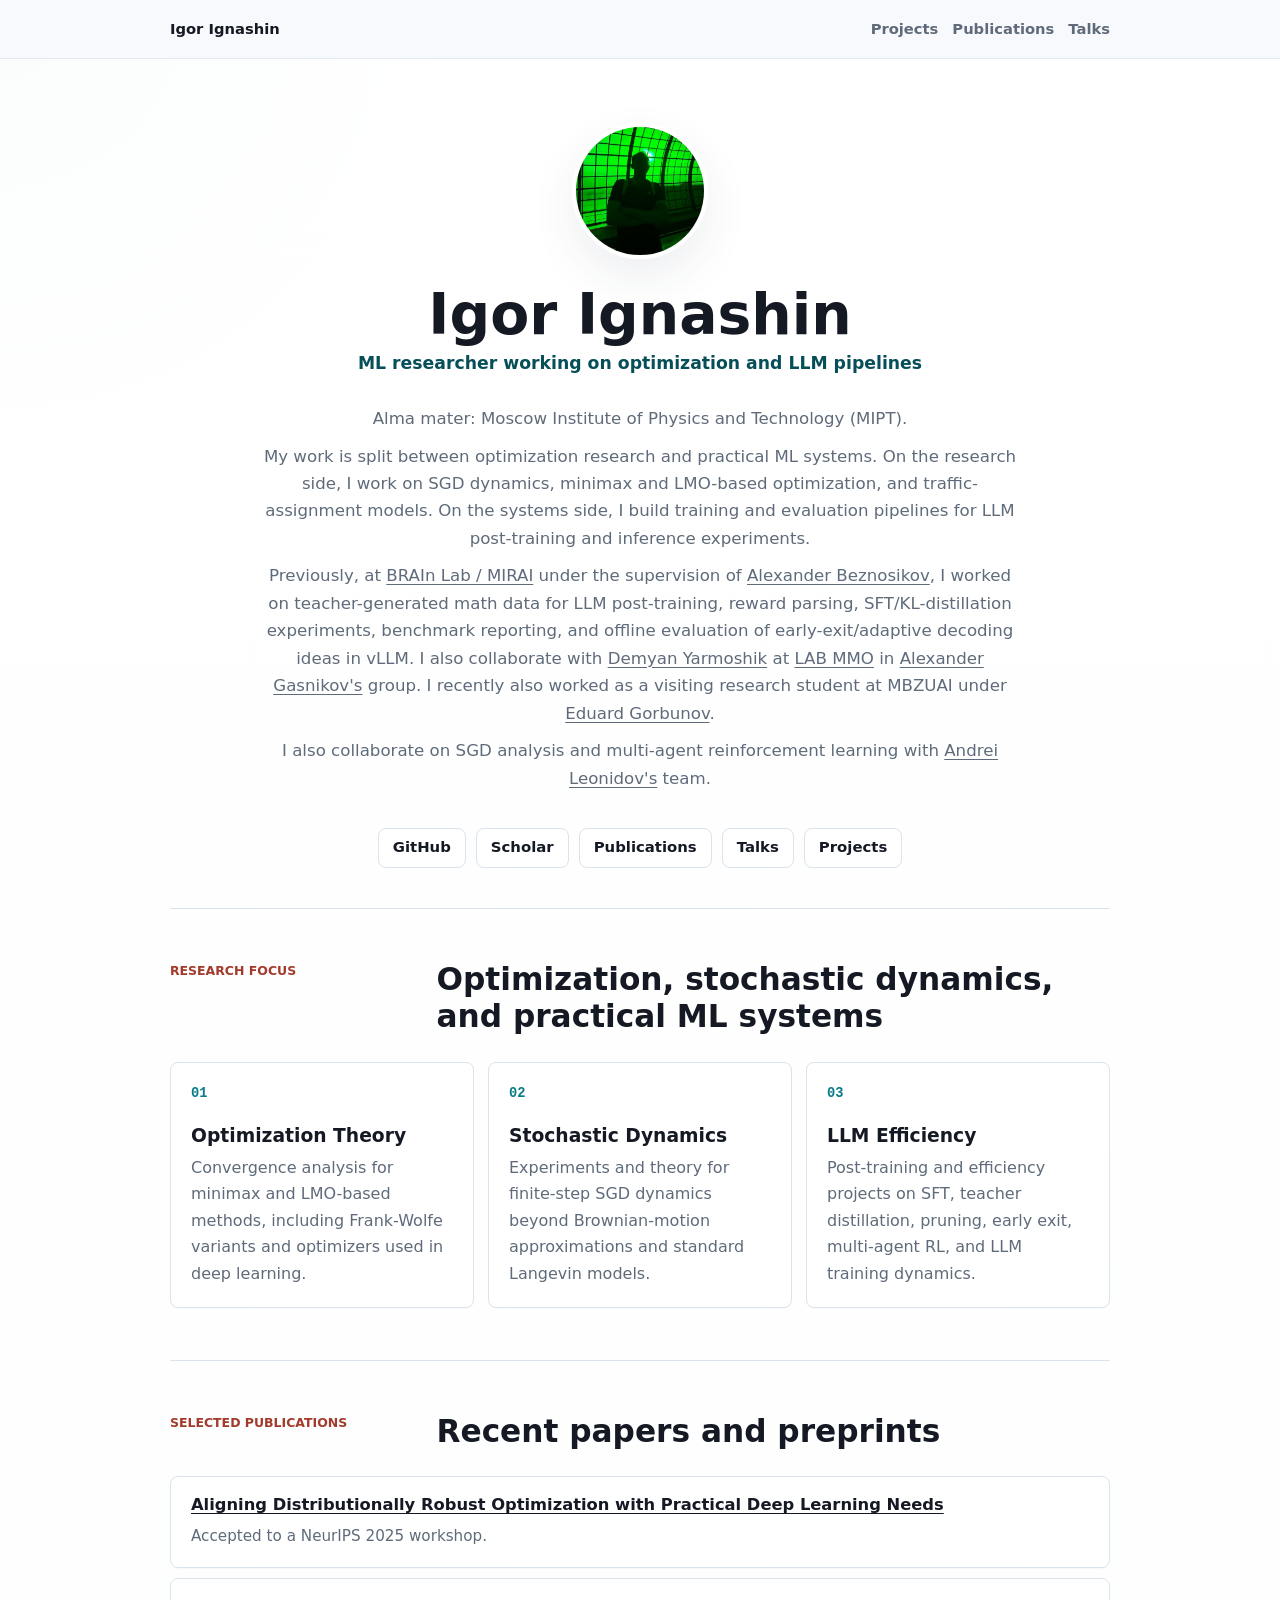
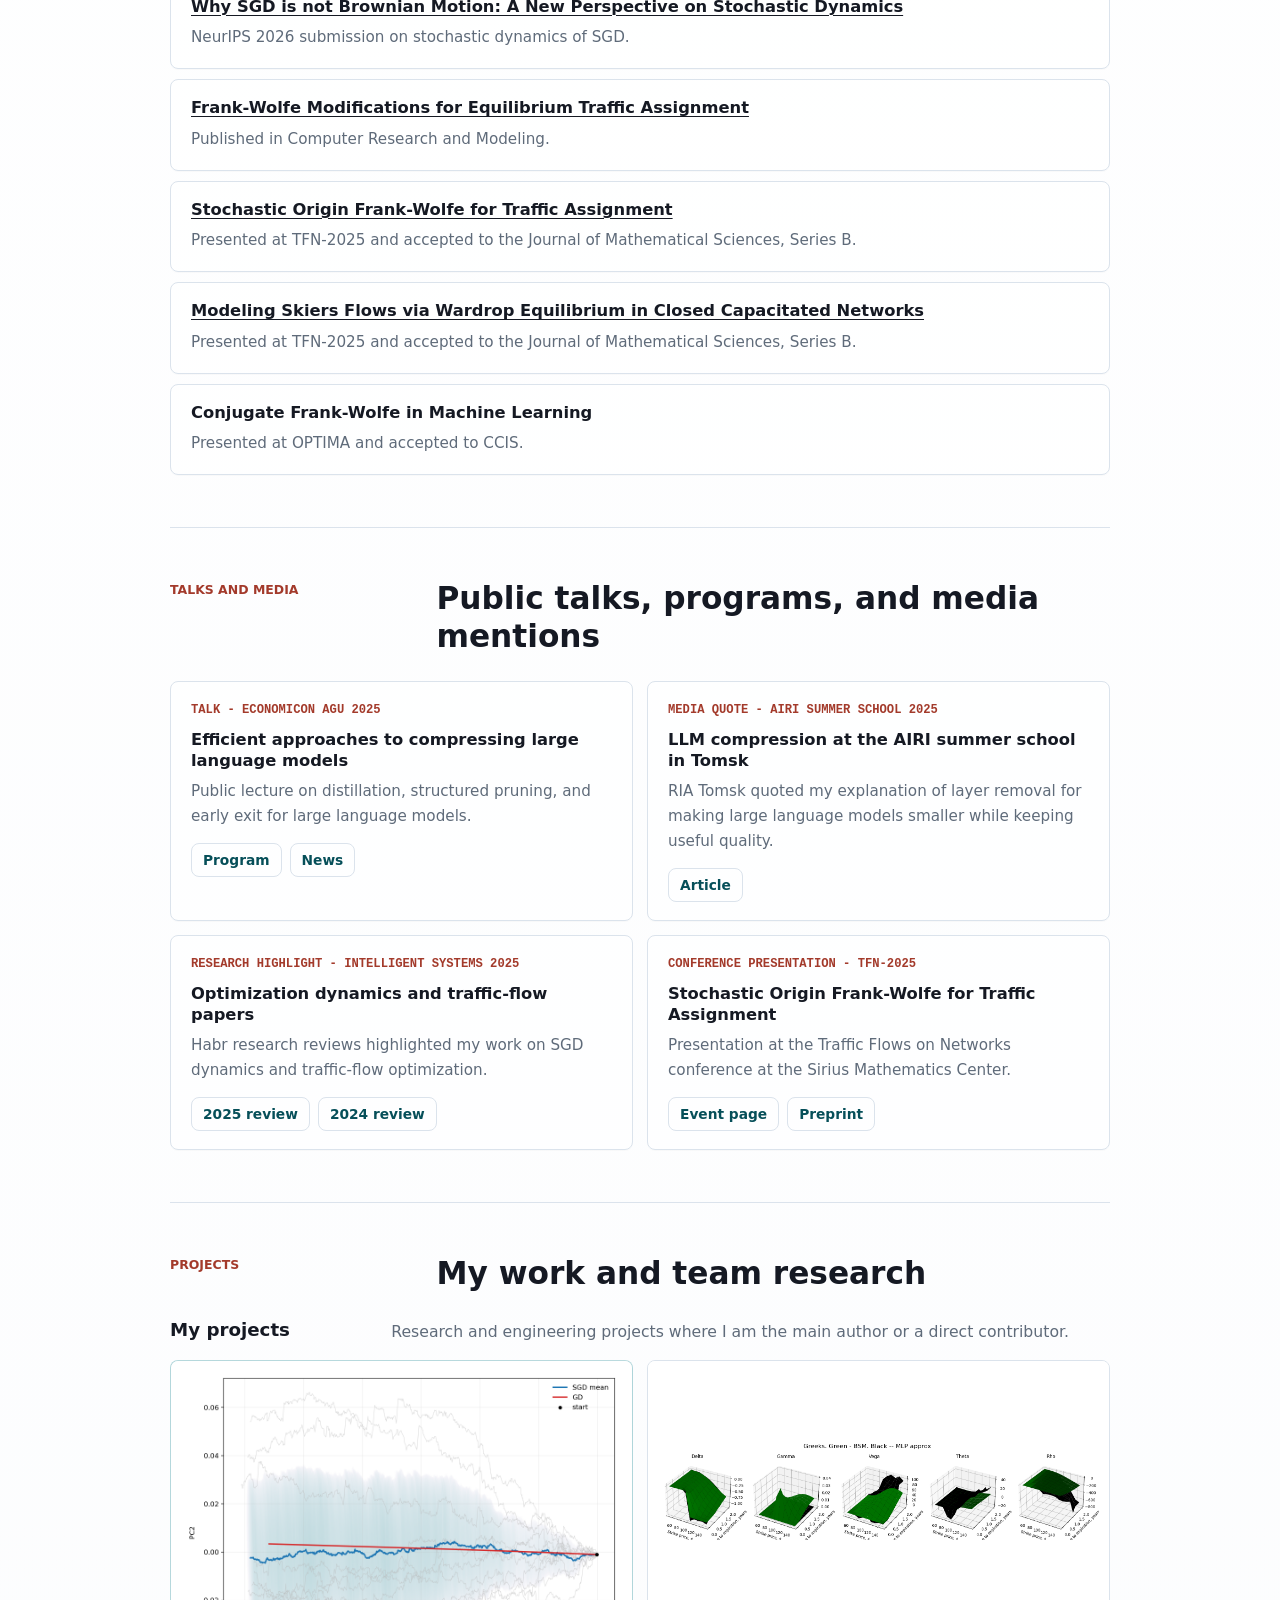
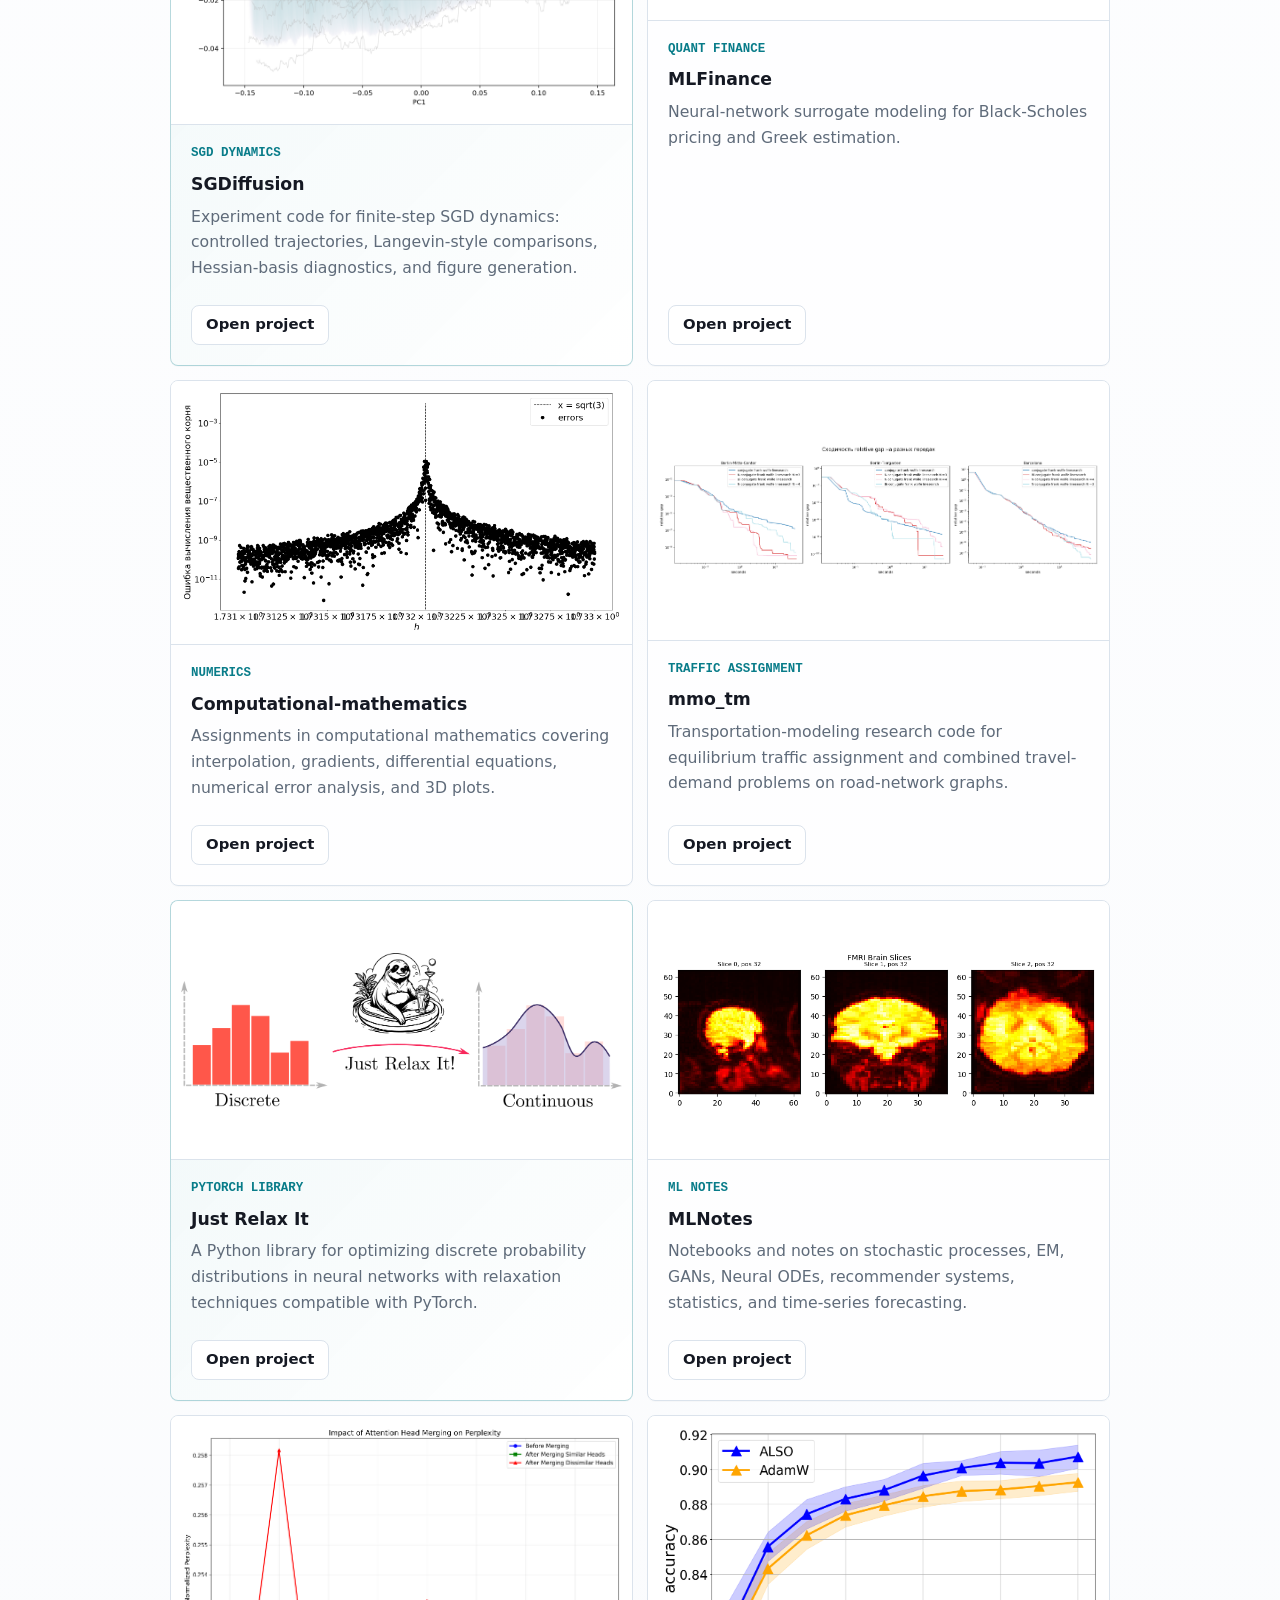
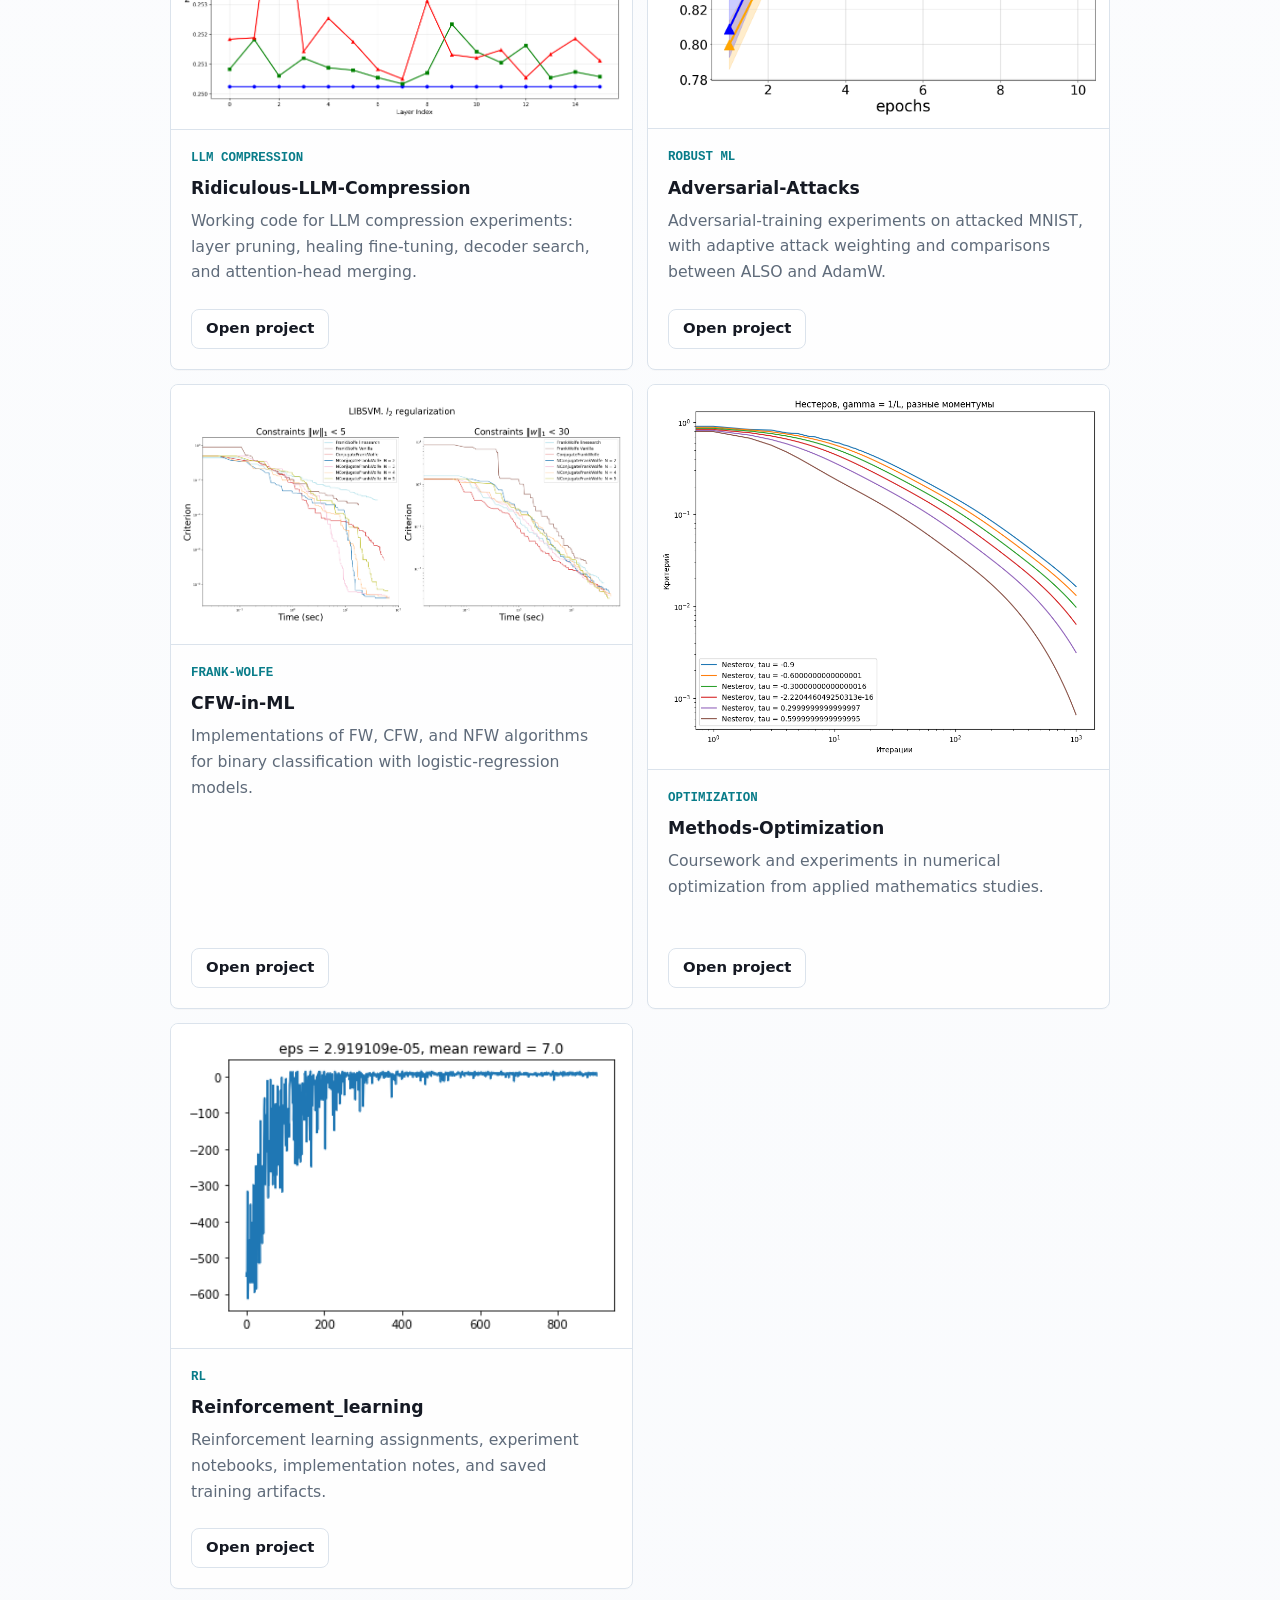
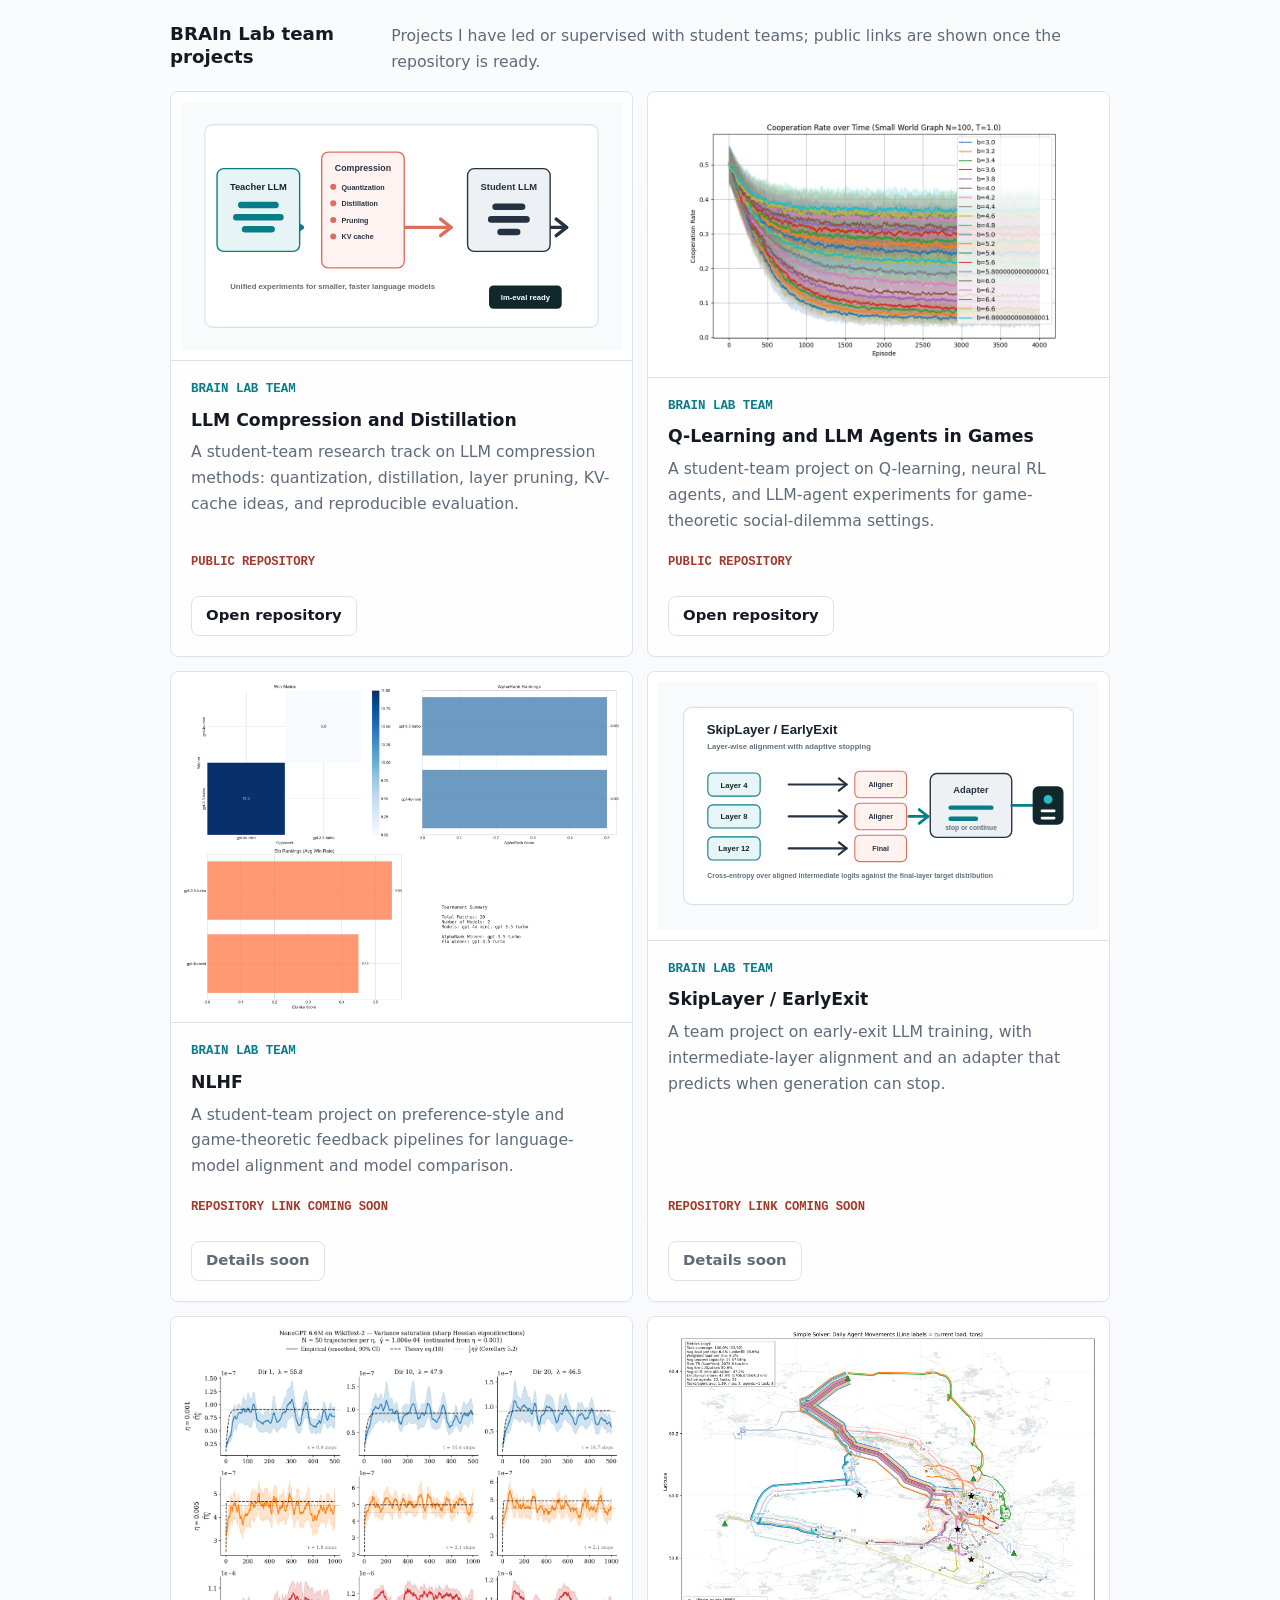
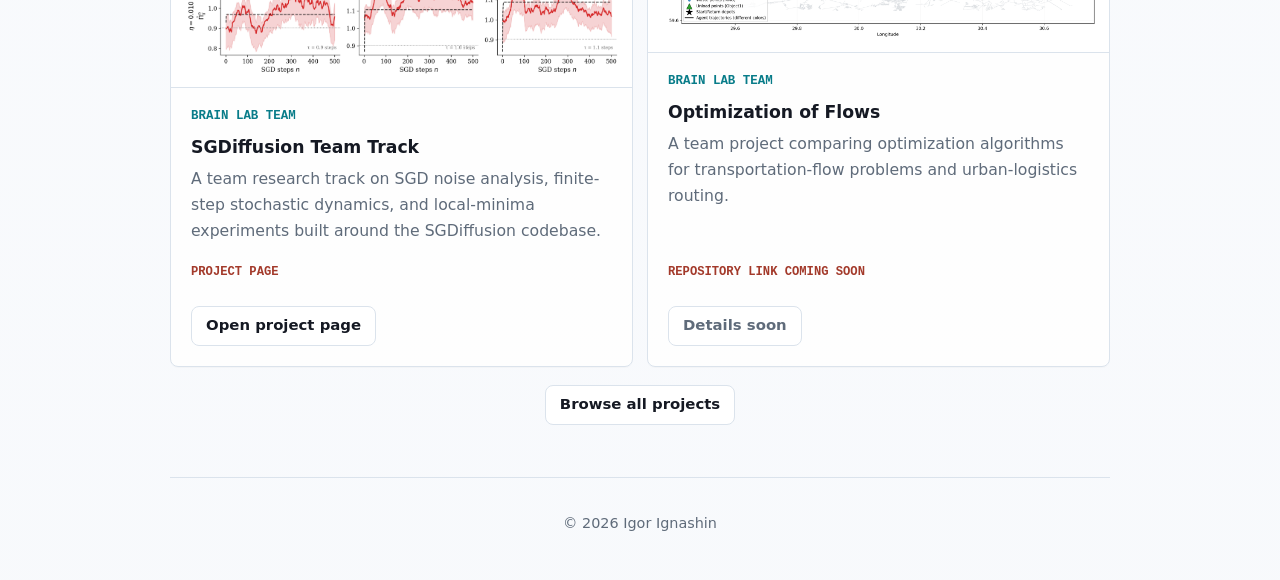
==== commit 340f74e6: "Remove CV pages and current MIPT status" ====
--- a/index.html
+++ b/index.html
@@ -19,7 +19,7 @@
     <link rel="icon" href="figures/site-icon-16.png?v=avatar-icon-1" sizes="16x16" type="image/png">
     <link rel="apple-touch-icon" href="figures/site-icon-180.png?v=avatar-icon-1">
     <link rel="preconnect" href="https://github.com">
-    <link rel="stylesheet" href="assets/styles.css?v=cv-bilingual-2">
+    <link rel="stylesheet" href="assets/styles.css?v=site-privacy-1">
   </head>
   <body>
     <header class="site-header">
@@ -29,8 +29,6 @@
           <a href="projects.html">Projects</a>
           <a href="index.html#publications">Publications</a>
           <a href="index.html#talks">Talks</a>
-          <a href="cv-en.html">CV EN</a>
-          <a href="cv-ru.html">CV RU</a>
         </div>
       </nav>
     </header>
@@ -49,9 +47,7 @@
 
         <div class="profile__summary">
           <p>
-            I am an M.S. candidate at the Moscow Institute of Physics and
-            Technology (MIPT), Faculty of Applied Mathematics and Informatics,
-            Department of Intelligent Data Analysis.
+            Alma mater: Moscow Institute of Physics and Technology (MIPT).
           </p>
           <p>
             My work is split between optimization research and practical ML
@@ -62,7 +58,6 @@
           </p>
           <p>
             Previously, at
-            MIPT AI Institute /
             <a href="https://miriai.org/" target="_blank" rel="noreferrer">BRAIn Lab / MIRAI</a>
             under the supervision of
             <a href="https://www.hse.ru/org/persons/444324804/" target="_blank" rel="noreferrer">Alexander Beznosikov</a>,
@@ -93,9 +88,6 @@
           <a href="#publications">Publications</a>
           <a href="#talks">Talks</a>
           <a href="projects.html">Projects</a>
-          <a href="#cv">Theses</a>
-          <a href="cv-en.html">CV (EN)</a>
-          <a href="cv-ru.html">CV (RU)</a>
         </nav>
       </section>
 
@@ -219,8 +211,8 @@
             <div class="talk__meta">Research highlight - Intelligent Systems 2025</div>
             <h3>Optimization dynamics and traffic-flow papers</h3>
             <p>
-              Intelligent Systems at Phystech highlighted my work on SGD dynamics
-              and traffic-flow optimization in its yearly research review.
+              Habr research reviews highlighted my work on SGD dynamics and
+              traffic-flow optimization.
             </p>
             <div class="talk__links">
               <a href="https://habr.com/en/articles/983138/" target="_blank" rel="noreferrer">2025 review</a>
@@ -228,19 +220,6 @@
             </div>
           </article>
           <article class="talk">
-            <div class="talk__meta">Conference abstract - MIPT 2026</div>
-            <h3>Decentralized block-coordinate conditional gradient method</h3>
-            <p>
-              Abstract at the 68th All-Russian Scientific Conference of MIPT,
-              in the mathematical foundations of control section. The work
-              discusses stochastic decentralized optimization with conditional
-              gradient methods and block-coordinate Frank-Wolfe modifications.
-            </p>
-            <div class="talk__links">
-              <a href="https://conf.mipt.ru/view/conference/view_division/3655841" target="_blank" rel="noreferrer">Program</a>
-            </div>
-          </article>
-          <article class="talk">
             <div class="talk__meta">Conference presentation - TFN-2025</div>
             <h3>Stochastic Origin Frank-Wolfe for Traffic Assignment</h3>
             <p>
@@ -250,29 +229,6 @@
             <div class="talk__links">
               <a href="https://siriusmathcenter.ru/056w" target="_blank" rel="noreferrer">Event page</a>
               <a href="https://arxiv.org/pdf/2509.23840" target="_blank" rel="noreferrer">Preprint</a>
-            </div>
-          </article>
-          <article class="talk">
-            <div class="talk__meta">Conference abstract - MIPT 2025</div>
-            <h3>Synthetic data for improving object-detection models</h3>
-            <p>
-              Abstract in the proceedings of the 67th MIPT conference on
-              applied mathematics and computer science.
-            </p>
-            <div class="talk__links">
-              <a href="https://www.ipu.ru/node/82628" target="_blank" rel="noreferrer">Abstract</a>
-            </div>
-          </article>
-          <article class="talk">
-            <div class="talk__meta">Conference presentation - MIPT 2024</div>
-            <h3>Equilibrium traffic assignment problem</h3>
-            <p>
-              Talk and abstract at the 66th MIPT conference on Frank-Wolfe
-              modifications for equilibrium transportation-flow assignment.
-            </p>
-            <div class="talk__links">
-              <a href="https://www.youtube.com/live/WnIRaRl730A" target="_blank" rel="noreferrer">Recording</a>
-              <a href="https://conf60.mipt.ru/event/4828/conference/view_division/3227558" target="_blank" rel="noreferrer">Program</a>
             </div>
           </article>
         </div>
@@ -299,91 +255,6 @@
         </div>
         <div class="section-actions">
           <a class="button-link" href="projects.html">Browse all projects</a>
-        </div>
-      </section>
-
-      <section class="section" id="cv" aria-labelledby="cv-title">
-        <div class="section__header">
-          <p class="section__eyebrow">CV</p>
-          <h2 id="cv-title">Experience, education, and selected project work</h2>
-        </div>
-        <div class="cv-panel">
-          <div class="cv-panel__content">
-            <h3>MIPT, Applied Mathematics and Informatics</h3>
-            <p>
-              B.S. in Applied Mathematics and Physics; currently an M.S.
-              candidate in the Department of Intelligent Data Analysis.
-            </p>
-            <h3>Current work</h3>
-            <p>
-              My work is split between hands-on coding, experiment design, and
-              supervision of small project tracks. The most relevant practical
-              work for ML/LLM roles is:
-            </p>
-            <ul class="cv-list">
-              <li>
-                LLM post-training pipelines: preparing teacher-generated math
-                datasets, parsing grader/reward outputs, running SFT/KL-style
-                experiments, and producing reproducible benchmark tables.
-              </li>
-              <li>
-                vLLM-based inference evaluation: setting up deterministic
-                multi-GPU offline runs, resumable JSONL outputs, and comparison
-                scripts for early-exit and adaptive decoding ideas.
-              </li>
-            </ul>
-            <h3>Research affiliations</h3>
-            <p>
-              I previously worked at
-              MIPT AI Institute /
-              <a href="https://miriai.org/" target="_blank" rel="noreferrer">BRAIn Lab / MIRAI</a>
-              under
-              <a href="https://www.hse.ru/org/persons/444324804/" target="_blank" rel="noreferrer">Alexander Beznosikov</a>;
-              collaboration with
-              <a href="https://www.hse.ru/org/persons/803294898/" target="_blank" rel="noreferrer">Demyan Yarmoshik</a>
-              and
-              <a href="https://ru.wikipedia.org/wiki/%D0%93%D0%B0%D1%81%D0%BD%D0%B8%D0%BA%D0%BE%D0%B2,_%D0%90%D0%BB%D0%B5%D0%BA%D1%81%D0%B0%D0%BD%D0%B4%D1%80_%D0%92%D0%BB%D0%B0%D0%B4%D0%B8%D0%BC%D0%B8%D1%80%D0%BE%D0%B2%D0%B8%D1%87" target="_blank" rel="noreferrer">Alexander Gasnikov's</a>
-              <a href="https://labmmo.ru/" target="_blank" rel="noreferrer">LAB MMO</a>;
-              Visiting Research Student at MBZUAI under
-              <a href="https://scholar.google.com/citations?user=QPVriwoAAAAJ&amp;hl=ru&amp;oi=ao" target="_blank" rel="noreferrer">Eduard Gorbunov</a>;
-              work on SGD analysis and multi-agent reinforcement learning with
-              <a href="https://scholar.google.com/citations?user=RNnvD3wAAAAJ&amp;hl=en" target="_blank" rel="noreferrer">Andrei Leonidov's</a>
-              team; former Data Analyst Intern at Yandex.
-            </p>
-            <h3>Thesis repositories</h3>
-            <ul class="cv-link-list">
-              <li>
-                <a href="https://github.com/intsystems/Ignashin-BS-Thesis" target="_blank" rel="noreferrer">
-                  B.S. thesis repository
-                </a>
-              </li>
-              <li>
-                <a href="https://github.com/intsystems/Ignashin_MS_thesis" target="_blank" rel="noreferrer">
-                  M.S. thesis repository
-                </a>
-              </li>
-            </ul>
-            <h3>School olympiads</h3>
-            <ul class="cv-list">
-              <li>Winner, Phystech Mathematics Olympiad.</li>
-              <li>Winner, Step into the Future Olympiads in Mathematics and Physics.</li>
-              <li>Winner, KFU Interregional Mathematics Olympiad.</li>
-              <li>Winner, municipal stage of the All-Russian School Olympiad in Mathematics.</li>
-            </ul>
-            <h3>Technical stack</h3>
-            <p>
-              Python, C++, SQL, PyTorch, JAX, vLLM, Hugging Face workflows,
-              SFT, teacher/KL distillation, reward parsing,
-              reinforcement learning, LLMs, convex and nonconvex optimization,
-              stochastic processes, multi-GPU server workflows, Linux, Git,
-              YQL, DataLens, and Nirvana.
-            </p>
-          </div>
-          <div class="cv-panel__actions" aria-label="CV actions">
-            <a href="cv-en.html">Detailed CV (EN)</a>
-            <a href="cv-ru.html">CV на русском</a>
-            <a href="projects.html">Project pages</a>
-          </div>
         </div>
       </section>
     </main>
--- a/assets/styles.css
+++ b/assets/styles.css
@@ -143,8 +143,7 @@
   margin: 0 auto 10px;
 }
 
-.link-bar,
-.cv-panel__actions {
+.link-bar {
   display: flex;
   flex-wrap: wrap;
   justify-content: center;
@@ -157,7 +156,6 @@
 }
 
 .link-bar a,
-.cv-panel__actions a,
 .button-link,
 .project-card__action {
   display: inline-flex;
@@ -182,7 +180,6 @@
 }
 
 .link-bar a:hover,
-.cv-panel__actions a:hover,
 .button-link:hover,
 .project-card:not(.project-card--placeholder):hover .project-card__action {
   border-color: rgb(8 124 137 / 0.45);
@@ -244,7 +241,6 @@
 
 .focus-grid article,
 .project-card,
-.cv-panel,
 .publication,
 .talk {
   border: 1px solid var(--border);
@@ -270,8 +266,7 @@
 .focus-grid h3,
 .project-card__title,
 .publication h3,
-.talk h3,
-.cv-panel h3 {
+.talk h3 {
   margin: 0 0 8px;
   line-height: 1.25;
 }
@@ -279,8 +274,7 @@
 .focus-grid p,
 .project-card__text,
 .publication p,
-.talk p,
-.cv-panel p {
+.talk p {
   margin: 0;
   color: var(--muted);
 }
@@ -611,46 +605,6 @@
   color: var(--accent-strong);
 }
 
-.cv-panel {
-  display: grid;
-  grid-template-columns: minmax(0, 1fr) 220px;
-  gap: 26px;
-  padding: 24px;
-}
-
-.cv-panel h3 + p {
-  margin-bottom: 18px;
-}
-
-.cv-panel ul {
-  margin: 0 0 18px;
-  padding-left: 20px;
-  color: var(--muted);
-}
-
-.cv-panel li + li {
-  margin-top: 6px;
-}
-
-.cv-link-list a {
-  color: var(--text);
-  font-weight: 800;
-}
-
-.cv-link-list a:hover {
-  color: var(--accent-strong);
-}
-
-.cv-panel__actions {
-  align-content: start;
-  align-items: start;
-  justify-content: flex-end;
-}
-
-.cv-panel__actions a {
-  width: 100%;
-}
-
 .lang-switch {
   display: flex;
   flex-wrap: wrap;
@@ -658,8 +612,7 @@
   margin-top: 18px;
 }
 
-.note-card,
-.cv-entry {
+.note-card {
   border: 1px solid var(--border);
   border-radius: var(--radius);
   background: rgb(255 255 255 / 0.82);
@@ -672,64 +625,6 @@
 
 .note-card p + p {
   margin-top: 12px;
-}
-
-.cv-entry-list {
-  display: grid;
-  gap: 14px;
-}
-
-.cv-entry {
-  padding: 20px;
-}
-
-.cv-entry__meta {
-  margin-bottom: 10px;
-  color: var(--accent-warm);
-  font-family: ui-monospace, SFMono-Regular, Menlo, Monaco, Consolas, monospace;
-  font-size: 0.76rem;
-  font-weight: 800;
-  text-transform: uppercase;
-}
-
-.cv-entry h4 {
-  margin: 0 0 6px;
-  font-size: 0.98rem;
-  line-height: 1.3;
-}
-
-.cv-entry p,
-.cv-entry li {
-  color: var(--muted);
-}
-
-.cv-entry p,
-.cv-entry ul {
-  margin: 0;
-}
-
-.cv-entry ul {
-  padding-left: 20px;
-}
-
-.cv-entry li + li {
-  margin-top: 6px;
-}
-
-.cv-entry__projects {
-  display: grid;
-  gap: 12px;
-  margin-top: 14px;
-}
-
-.cv-entry__project {
-  padding-top: 12px;
-  border-top: 1px solid var(--border);
-}
-
-.cv-entry__project:first-child {
-  padding-top: 0;
-  border-top: 0;
 }
 
 .site-footer {
@@ -769,13 +664,10 @@
 
   .focus-grid article,
   .project-card,
-  .cv-panel,
   .note-card,
-  .cv-entry,
   .publication,
   .talk,
   .link-bar a,
-  .cv-panel__actions a,
   .button-link,
   .project-card__action,
   .project-detail__body section,
@@ -828,7 +720,6 @@
   .focus-grid,
   .project-grid,
   .talk-list,
-  .cv-panel,
   .project-detail__body,
   .project-nav {
     grid-template-columns: 1fr;
@@ -845,10 +736,6 @@
 
   .project-detail__body section:first-child {
     grid-column: auto;
-  }
-
-  .cv-panel__actions {
-    justify-content: stretch;
   }
 
   .link-bar a {
